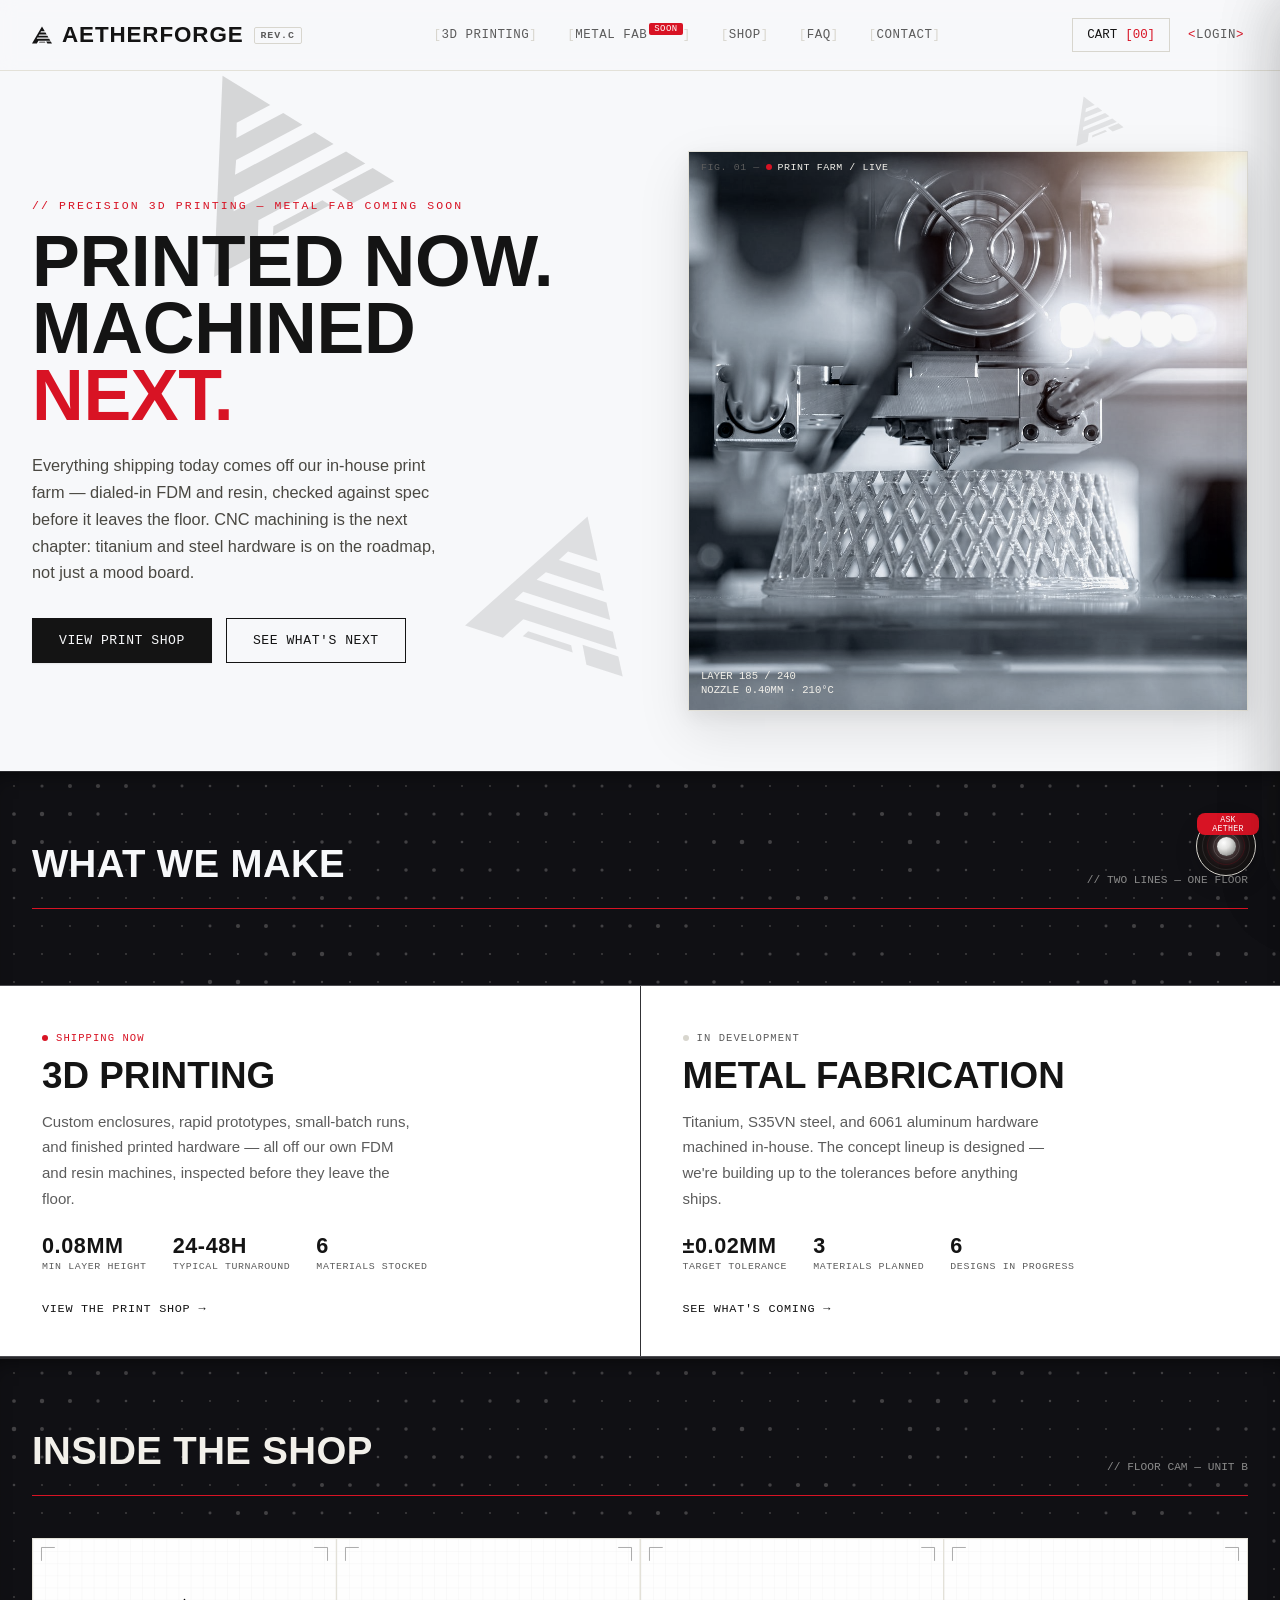
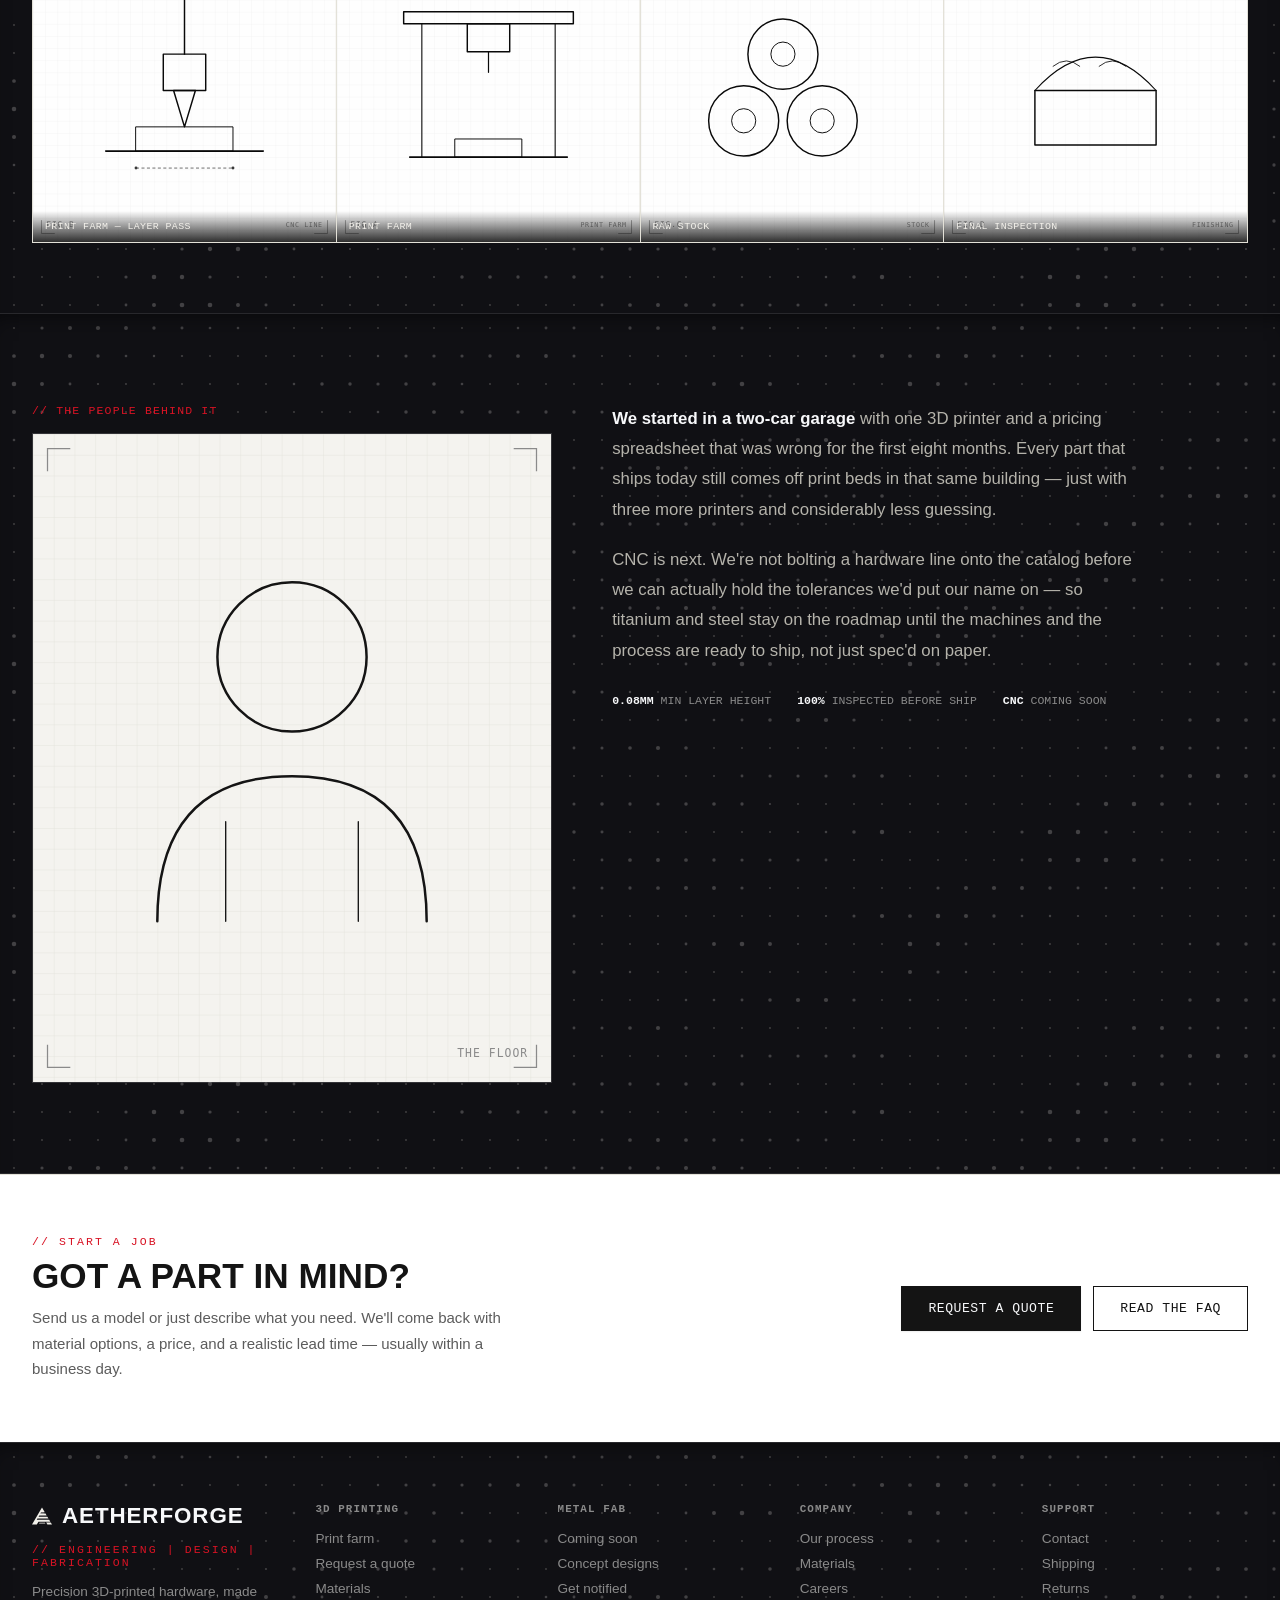
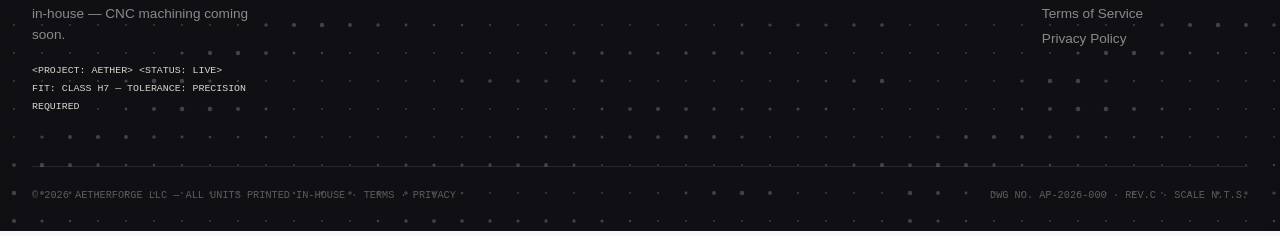
==== index.html @ 7ed47fed "Add files via upload" ====
<!DOCTYPE html>
<html lang="en">
<head>
<meta charset="UTF-8">
<meta name="viewport" content="width=device-width, initial-scale=1.0">
<title>AETHERFORGE — Precision 3D Printing (Metal Fab Coming Soon)</title>
<meta name="description" content="In-house 3D printing shop — dialed-in FDM and resin, 24-48h turnaround, shipped from our own floor. CNC metal work coming soon.">
<head>
<meta charset="UTF-8">
<meta name="viewport" content="width=device-width, initial-scale=1.0">
<!-- Baseline CSP: this is a single-file static site with no build step, so
     inline <script> is now FORBIDDEN (all JS lives in /assets), inline
     <style>/style= is still allowed; everything else is locked to the hosts this page
     actually talks to — Google Fonts,
     Formspree (capture forms), and the AETHER chat proxy on Vercel. -->
<meta http-equiv="Content-Security-Policy" content="default-src 'self'; script-src 'self'; style-src 'self' 'unsafe-inline' https://fonts.googleapis.com; font-src https://fonts.gstatic.com; img-src 'self' data:; connect-src 'self' https://formspree.io https://aether-tts-proxy.vercel.app https://zxzoxzzbktlxdoacxupa.supabase.co; form-action 'self' https://formspree.io; base-uri 'self'; object-src 'none';">

<!-- Open Graph / social link previews. og:image is a placeholder photo (1200x630,
     the standard OG ratio) — swap for a real branded image when you have one. -->
<meta property="og:type" content="website">
<meta property="og:url" content="https://www.aetherforgeco.com/">
<meta property="og:title" content="AETHERFORGE — Precision 3D Printing">
<meta property="og:description" content="In-house 3D printing shop — dialed-in FDM and resin, 24-48h turnaround, shipped from our own floor. CNC metal work coming soon.">
<meta property="og:image" content="https://www.aetherforgeco.com/images/hero-print.jpg">
<meta property="og:image:width" content="1100">
<meta property="og:image:height" content="1100">
<meta name="twitter:card" content="summary_large_image">
<meta name="twitter:title" content="AETHERFORGE — Precision 3D Printing">
<meta name="twitter:description" content="In-house 3D printing shop — dialed-in FDM and resin, 24-48h turnaround, shipped from our own floor. CNC metal work coming soon.">
<meta name="twitter:image" content="https://www.aetherforgeco.com/images/hero-print.jpg">
<link rel="icon" type="image/png" sizes="32x32" href="[data-uri]">
<link rel="icon" type="image/png" sizes="16x16" href="[data-uri]">
<link rel="apple-touch-icon" sizes="180x180" href="[data-uri]">
<link rel="preconnect" href="https://fonts.googleapis.com">
<link href="https://fonts.googleapis.com/css2?family=Rajdhani:wght@500;600;700&family=Inter:wght@400;500;600&family=JetBrains+Mono:wght@400;500;700&display=swap" rel="stylesheet">
<!--
  // AETHERFORGE.SITE — BUILD LOG
  // rev.C — if you're reading the source, you're the kind of person we build for.
  // three of us started this in a garage with one CNC and no idea how to price titanium.
  // we're always looking for machinists who read HTML comments. hiring@aetherforge.example
-->
<link rel="stylesheet" href="assets/site.css">
</head>
<body>

<header>
  <nav>
    <a href="index.html" class="logo" style="cursor:pointer;"><span class="logo__mark"><svg viewBox="0 0 72.84 62.11" xmlns="http://www.w3.org/2000/svg">
  <path d="M 17.46 62.11 L 23.49 51.61 L 66.72 51.61 L 62.63 44.66 L 17.17 44.66 L 19.72 40.19 L 59.96 40.19 L 55.98 33.35 L 23.72 33.35 L 26.56 28.88 L 53.35 28.88 L 49.29 21.98 L 30.33 21.98 L 33.00 17.23 L 46.57 17.23 L 36.42 0.00 L 0.00 62.11 Z" fill="#141414"/>
  <path d="M 25.57 58.80 L 48.66 58.80 L 47.03 56.02 L 27.20 56.02 Z" fill="#141414"/>
  <path d="M 51.73 54.28 L 56.08 62.11 L 72.84 62.11 L 68.29 54.28 Z" fill="#141414"/>
</svg></span>AETHERFORGE <span class="logo__rev" id="revStamp">REV.C</span></a>
    <div class="navlinks">
      <a href="printing.html">3D PRINTING</a>
      <a href="metal-fab.html">METAL FAB<span class="nav-badge">SOON</span></a>
      <a href="shop.html">SHOP</a>
      <a href="faq.html">FAQ</a>
      <a href="index.html#contact">CONTACT</a>
    </div>
    <div class="nav-actions">
      <button class="cart-btn" id="cartBtn" aria-label="Cart">CART <span class="cart-count" id="cartCount">[00]</span></button>
      <button class="account-link" id="accountBtn" style="display:none;" aria-label="Account">LOGIN</button>
    </div>
    <button class="hamburger-btn" id="hamburgerBtn" aria-label="Open menu" aria-expanded="false">
      <span></span><span></span><span></span>
    </button>
  </nav>
</header>

<div class="mobile-nav-overlay" id="mobileNavOverlay"></div>
<div class="mobile-nav-drawer" id="mobileNavDrawer">
  <div class="mobile-nav-drawer__header">
    <div class="mono" style="font-size:0.7rem; color:var(--af-grey); letter-spacing:0.1em;">// MENU</div>
    <button class="cart-drawer__close" id="mobileNavClose">CLOSE // ESC</button>
  </div>
  <div class="mobile-nav-drawer__links">
    <a href="printing.html">3D PRINTING</a>
    <a href="metal-fab.html">METAL FAB<span class="nav-badge">SOON</span></a>
    <a href="shop.html">SHOP</a>
    <a href="faq.html">FAQ</a>
    <a href="index.html#contact">CONTACT</a>
    <a href="account.html">MY ACCOUNT</a>
  </div>
</div>


<section class="hero">
  <div class="hero__left">
    <div class="eyebrow">// PRECISION 3D PRINTING — METAL FAB COMING SOON</div>
    <h1>PRINTED NOW.<br>MACHINED<br><span class="accent">NEXT.</span></h1>
    <p class="lede">Everything shipping today comes off our in-house print farm — dialed-in FDM and resin, checked against spec before it leaves the floor. CNC machining is the next chapter: titanium and steel hardware is on the roadmap, not just a mood board.</p>
    <div class="hero__cta">
      <a href="printing.html#printCatalog" class="btn">VIEW PRINT SHOP</a>
      <a href="metal-fab.html" class="btn btn--ghost">SEE WHAT'S NEXT</a>
    </div>
  </div>

  <div class="hero__right">
    <div class="blueprint" id="blueprint">
      <div class="blueprint__frame-label">FIG. 01 — <span><span class="live-dot"></span>PRINT FARM / LIVE</span></div>
      <div class="blueprint__crosshair" id="crosshair"></div>
      <div class="blueprint__coord" id="coordReadout">X 000.0 · Y 000.0</div>
      <img src="images/hero-print.jpg" alt="3D printer actively printing a lattice-pattern part" class="hero-photo hero-photo--color">
      <div class="print-visual__readout" style="position:absolute; bottom:12px; left:12px;">
        <div id="layerReadout">LAYER 184 / 240</div>
        <div>NOZZLE 0.40MM · <span id="tempReadout">210°C</span></div>
      </div>
    </div>
  </div>
</section>


<section class="route-cards-wrap dark-zone">
  <div class="section-inner" style="padding-top:70px; padding-bottom:34px;">
    <div class="section-head reveal">
      <h2>What We Make</h2>
      <div class="tag mono">// TWO LINES — ONE FLOOR</div>
    </div>
  </div>
  <div class="route-cards reveal">
    <a class="route-card" href="printing.html">
      <div class="route-card__label is-live"><span class="dot"></span>SHIPPING NOW</div>
      <h3>3D Printing</h3>
      <p>Custom enclosures, rapid prototypes, small-batch runs, and finished printed hardware — all off our own FDM and resin machines, inspected before they leave the floor.</p>
      <div class="route-card__meta">
        <div><strong>0.08MM</strong>Min layer height</div>
        <div><strong>24-48H</strong>Typical turnaround</div>
        <div><strong>6</strong>Materials stocked</div>
      </div>
      <span class="route-card__go">VIEW THE PRINT SHOP <span class="arr">→</span></span>
    </a>
    <a class="route-card" href="metal-fab.html">
      <div class="route-card__label is-soon"><span class="dot"></span>IN DEVELOPMENT</div>
      <h3>Metal Fabrication</h3>
      <p>Titanium, S35VN steel, and 6061 aluminum hardware machined in-house. The concept lineup is designed — we're building up to the tolerances before anything ships.</p>
      <div class="route-card__meta">
        <div><strong>±0.02MM</strong>Target tolerance</div>
        <div><strong>3</strong>Materials planned</div>
        <div><strong>6</strong>Designs in progress</div>
      </div>
      <span class="route-card__go">SEE WHAT'S COMING <span class="arr">→</span></span>
    </a>
  </div>
</section>

<section class="gallery-strip">
  <div class="section-inner" style="padding-top:70px; padding-bottom:70px;">
    <div class="section-head reveal" style="border-color:var(--af-grey-dim);">
      <h2 style="color:#f2f0ea;">Inside The Shop</h2>
      <div class="tag mono" style="color:#8a8a8a;">// FLOOR CAM — UNIT B</div>
    </div>
    <div class="gallery-grid reveal-stagger">
      <div class="gallery-item">
        <img src="assets/img/gallery-cnc.svg" alt="Print farm running on the shop floor" loading="lazy">
        <div class="gallery-item__cap">PRINT FARM — LAYER PASS</div>
      </div>
      <div class="gallery-item">
        <img src="assets/img/gallery-printfarm.svg" alt="Print farm running" loading="lazy">
        <div class="gallery-item__cap">PRINT FARM</div>
      </div>
      <div class="gallery-item">
        <img src="assets/img/gallery-material.svg" alt="Raw material stock" loading="lazy">
        <div class="gallery-item__cap">RAW STOCK</div>
      </div>
      <div class="gallery-item">
        <img src="assets/img/gallery-finishing.svg" alt="Finished parts inspection" loading="lazy">
        <div class="gallery-item__cap">FINAL INSPECTION</div>
      </div>
    </div>
  </div>
</section>

<section id="manifesto" class="manifesto">
  <div class="section-inner">
    <div class="manifesto__people">
      <div class="manifesto__people-label">// THE PEOPLE BEHIND IT</div>
      <img src="assets/img/team-photo.svg" alt="The people behind Aetherforge — photo coming soon" class="manifesto__photo">
    </div>
    <div class="manifesto__body reveal">
      <p><strong>We started in a two-car garage</strong> with one 3D printer and a pricing spreadsheet that was wrong for the first eight months. Every part that ships today still comes off print beds in that same building — just with three more printers and considerably less guessing.</p>
      <p>CNC is next. We're not bolting a hardware line onto the catalog before we can actually hold the tolerances we'd put our name on — so titanium and steel stay on the roadmap until the machines and the process are ready to ship, not just spec'd on paper.</p>
      <div class="tol-list">
        <div><b>0.08MM</b> MIN LAYER HEIGHT</div>
        <div><b>100%</b> INSPECTED BEFORE SHIP</div>
        <div><b>CNC</b> COMING SOON</div>
      </div>
    </div>
  </div>
</section>


<section class="cta-band">
  <div class="cta-band__inner">
    <div class="cta-band__copy">
      <div class="eyebrow">// START A JOB</div>
      <h2>Got a part in mind?</h2>
      <p>Send us a model or just describe what you need. We'll come back with material options, a price, and a realistic lead time — usually within a business day.</p>
    </div>
    <div class="cta-band__actions">
      <a href="printing.html#printCatalog" class="btn">REQUEST A QUOTE</a>
      <a href="faq.html" class="btn btn--ghost">READ THE FAQ</a>
    </div>
  </div>
</section>

<footer id="contact" class="dark-zone-footer">
  <div class="footer-inner">
    <div class="footer-top">
      <div class="footer-brand">
        <div class="logo"><span class="logo__mark"><svg viewBox="0 0 72.84 62.11" xmlns="http://www.w3.org/2000/svg">
  <path d="M 17.46 62.11 L 23.49 51.61 L 66.72 51.61 L 62.63 44.66 L 17.17 44.66 L 19.72 40.19 L 59.96 40.19 L 55.98 33.35 L 23.72 33.35 L 26.56 28.88 L 53.35 28.88 L 49.29 21.98 L 30.33 21.98 L 33.00 17.23 L 46.57 17.23 L 36.42 0.00 L 0.00 62.11 Z" fill="#141414"/>
  <path d="M 25.57 58.80 L 48.66 58.80 L 47.03 56.02 L 27.20 56.02 Z" fill="#141414"/>
  <path d="M 51.73 54.28 L 56.08 62.11 L 72.84 62.11 L 68.29 54.28 Z" fill="#141414"/>
</svg></span>AETHERFORGE</div>
        <div class="eyebrow" style="margin:6px 0 12px;">// Engineering | Design | Fabrication</div>
        <p>Precision 3D-printed hardware, made in-house — CNC machining coming soon.</p>
        <div class="mono" style="font-size:0.62rem; color:var(--af-grey-dim); margin-top:16px; line-height:1.8;">
          &lt;PROJECT: AETHER&gt; &lt;STATUS: LIVE&gt;<br>
          FIT: CLASS H7 — TOLERANCE: PRECISION REQUIRED
        </div>
      </div>
      <div class="footer-col">
        <h4>3D Printing</h4>
        <a href="printing.html">Print farm</a>
        <a href="printing.html#printCatalog">Request a quote</a>
        <a href="printing.html#printCatalog">Materials</a>
      </div>
      <div class="footer-col">
        <h4>Metal Fab</h4>
        <a href="metal-fab.html">Coming soon</a>
        <a href="metal-fab.html">Concept designs</a>
        <a href="metal-fab.html#contact">Get notified</a>
      </div>
      <div class="footer-col">
        <h4>Company</h4>
        <a href="index.html#manifesto">Our process</a>
        <a href="metal-fab.html#materials">Materials</a>
        <a href="index.html#contact">Careers</a>
      </div>
      <div class="footer-col">
        <h4>Support</h4>
        <a href="index.html#contact">Contact</a>
        <a href="faq.html">Shipping</a>
        <a href="faq.html">Returns</a>
        <a href="/terms.html">Terms of Service</a>
        <a href="/privacy.html">Privacy Policy</a>
      </div>
    </div>
    <div class="footer-bottom">
      <div>© 2026 AETHERFORGE LLC — ALL UNITS PRINTED IN-HOUSE · <a href="/terms.html" style="color:inherit;">TERMS</a> · <a href="/privacy.html" style="color:inherit;">PRIVACY</a></div>
      <div class="coords mono" title="you found it">DWG NO. AF-2026-000 · REV.C · SCALE N.T.S.</div>
    </div>
  </div>
</footer>

<div class="cart-overlay-bg" id="cartOverlayBg"></div>

<div class="cart-drawer" id="cartDrawer">
  <div class="cart-drawer__header">
    <h3>Cart</h3>
    <button class="cart-drawer__close" id="cartClose">CLOSE // ESC</button>
  </div>
  <div class="cart-drawer__items" id="cartItems"></div>
  <div class="cart-drawer__footer">
    <div class="cart-subtotal"><span>SUBTOTAL</span><span id="cartSubtotal">$0</span></div>
    <button class="btn" id="checkoutBtn">PROCEED TO CHECKOUT</button>
    <button class="btn btn--ghost" id="continueShoppingBtn">CONTINUE SHOPPING</button>
  </div>
</div>

<div class="checkout-modal" id="checkoutModal">
  <div class="checkout-box" id="checkoutBox">
    <button class="checkout-box__close" id="checkoutClose">CLOSE // ESC</button>
    <div id="checkoutContent"></div>
  </div>
</div>

<div class="checkout-modal" id="captureModal">
  <div class="checkout-box" id="captureBox">
    <button class="checkout-box__close" id="captureClose">CLOSE // ESC</button>
    <div id="captureContent"></div>
  </div>
</div>

<div class="checkout-modal" id="authModal">
  <div class="checkout-box" id="authBox">
    <button class="checkout-box__close" id="authClose">CLOSE // ESC</button>
    <div id="authContent"></div>
  </div>
</div>

<button class="aether-launcher" id="aetherLauncher" aria-label="Open AETHER">
  <span class="aether-orb">
    <span class="aether-orb__ring r1"></span>
    <span class="aether-orb__ring r2"></span>
    <span class="aether-orb__ring r3"></span>
    <span class="aether-orb__core"></span>
  </span>
  <span class="aether-launcher__badge">ASK AETHER</span>
</button>

<div class="aether-panel" id="aetherPanel">
  <div class="aether-panel__header">
    <span class="aether-panel__core"></span>
    <div class="aether-panel__title">
      <h4>AETHER</h4>
      <span>// AGENT STATUS: ONLINE</span>
    </div>
    <button class="aether-panel__close" id="aetherClose">CLOSE // ESC</button>
  </div>
  <div class="aether-panel__body" id="aetherBody">
    <div class="aether-msg bot"><span class="tag-mini">AETHER</span>Hey — ask me about materials, turnaround times, or what's coming with the metal work line. Order tracking isn't connected yet, so for that use the contact form below.</div>
  </div>
  <div class="aether-chips">
    <button class="aether-chip" data-q="Track my order">TRACK ORDER</button>
    <button class="aether-chip" data-q="Get a print quote">GET A QUOTE</button>
    <button class="aether-chip" data-q="What materials do you stock?">MATERIALS</button>
  </div>
  <div class="aether-panel__inputrow">
    <input type="text" id="aetherInput" placeholder="Ask AETHER something...">
    <button id="aetherSend">SEND</button>
  </div>
</div>

<div class="egg-overlay" id="eggOverlay">
  <pre id="eggArt"></pre>
  <p id="eggMsg">SYSTEM ACCESS: GRANTED<br>You typed the word. Most people just scroll.<br>Take 10% off with code <strong style="color:#d81324;">AETHER10</strong> — we'll actually honor it.</p>
  <button id="eggClose">CLOSE // ESC</button>
</div>

<script src="assets/supabase.js"></script>
<script src="assets/auth.js"></script>
<script src="assets/site.js"></script>
</body>
</html>
---- assets/site.css ----
:root{
  --af-black:#f7f8fa;
  --af-panel:#ffffff;
  --af-white:#141414;
  --af-white-pure:#000000;
  --af-red:#d81324;
  --af-grey:#5c5c5c;
  --af-grey-dim:#d8d6ce;
  --af-border:#e3e1d8;
  --mono: 'JetBrains Mono', monospace;
  --disp: 'Rajdhani', sans-serif;
  --body: 'Inter', sans-serif;
  --shadow-sm: 0 1px 2px rgba(20,20,20,0.04), 0 1px 1px rgba(20,20,20,0.03);
  --shadow-md: 0 6px 16px rgba(20,20,20,0.06), 0 2px 6px rgba(20,20,20,0.04);
  --shadow-lg: 0 20px 50px rgba(20,20,20,0.10), 0 6px 18px rgba(20,20,20,0.06);
  --shadow-red: 0 10px 28px rgba(216,19,36,0.16);
  /* One canonical dark surface. Every dark zone on every page uses this so
     adjacent dark sections never show a seam and pages read consistently. */
  --surface-dark:#101014;
  /* Dot-grid texture shared by every dark zone. Defined once here rather
     than embedded in each rule — it was duplicated six times, which alone
     accounted for 73% of this stylesheet. */
  --dot-grid: url("data:image/svg+xml,%3Csvg%20xmlns='http://www.w3.org/2000/svg'%20width='896'%20height='280'%3E%3Cg%20fill='rgba(245,243,238,0.22)'%3E%3Ccircle%20cx='14'%20cy='14'%20r='.9'/%3E%3Ccircle%20cx='42'%20cy='14'%20r='1.55'/%3E%3Ccircle%20cx='70'%20cy='14'%20r='1.99'/%3E%3Ccircle%20cx='98'%20cy='14'%20r='2.11'/%3E%3Ccircle%20cx='126'%20cy='14'%20r='1.95'/%3E%3Ccircle%20cx='154'%20cy='14'%20r='1.68'/%3E%3Ccircle%20cx='182'%20cy='14'%20r='1.47'/%3E%3Ccircle%20cx='210'%20cy='14'%20r='1.37'/%3E%3Ccircle%20cx='238'%20cy='14'%20r='1.33'/%3E%3Ccircle%20cx='266'%20cy='14'%20r='1.21'/%3E%3Ccircle%20cx='294'%20cy='14'%20r='.9'/%3E%3Ccircle%20cx='322'%20cy='14'%20r='.9'/%3E%3Ccircle%20cx='350'%20cy='14'%20r='.9'/%3E%3Ccircle%20cx='378'%20cy='14'%20r='.9'/%3E%3Ccircle%20cx='406'%20cy='14'%20r='.9'/%3E%3Ccircle%20cx='434'%20cy='14'%20r='.9'/%3E%3Ccircle%20cx='462'%20cy='14'%20r='.9'/%3E%3Ccircle%20cx='490'%20cy='14'%20r='.9'/%3E%3Ccircle%20cx='518'%20cy='14'%20r='1.28'/%3E%3Ccircle%20cx='546'%20cy='14'%20r='1.45'/%3E%3Ccircle%20cx='574'%20cy='14'%20r='1.48'/%3E%3Ccircle%20cx='602'%20cy='14'%20r='1.5'/%3E%3Ccircle%20cx='630'%20cy='14'%20r='1.64'/%3E%3Ccircle%20cx='658'%20cy='14'%20r='1.85'/%3E%3Ccircle%20cx='686'%20cy='14'%20r='2.01'/%3E%3Ccircle%20cx='714'%20cy='14'%20r='1.96'/%3E%3Ccircle%20cx='742'%20cy='14'%20r='1.59'/%3E%3Ccircle%20cx='770'%20cy='14'%20r='.97'/%3E%3Ccircle%20cx='798'%20cy='14'%20r='.9'/%3E%3Ccircle%20cx='826'%20cy='14'%20r='.9'/%3E%3Ccircle%20cx='854'%20cy='14'%20r='.9'/%3E%3Ccircle%20cx='882'%20cy='14'%20r='.9'/%3E%3Ccircle%20cx='14'%20cy='42'%20r='1.85'/%3E%3Ccircle%20cx='42'%20cy='42'%20r='2.19'/%3E%3Ccircle%20cx='70'%20cy='42'%20r='2.05'/%3E%3Ccircle%20cx='98'%20cy='42'%20r='1.66'/%3E%3Ccircle%20cx='126'%20cy='42'%20r='1.33'/%3E%3Ccircle%20cx='154'%20cy='42'%20r='1.2'/%3E%3Ccircle%20cx='182'%20cy='42'%20r='1.1'/%3E%3Ccircle%20cx='210'%20cy='42'%20r='.9'/%3E%3Ccircle%20cx='238'%20cy='42'%20r='.9'/%3E%3Ccircle%20cx='266'%20cy='42'%20r='.9'/%3E%3Ccircle%20cx='294'%20cy='42'%20r='.9'/%3E%3Ccircle%20cx='322'%20cy='42'%20r='.9'/%3E%3Ccircle%20cx='350'%20cy='42'%20r='.9'/%3E%3Ccircle%20cx='378'%20cy='42'%20r='1.17'/%3E%3Ccircle%20cx='406'%20cy='42'%20r='1.55'/%3E%3Ccircle%20cx='434'%20cy='42'%20r='1.61'/%3E%3Ccircle%20cx='462'%20cy='42'%20r='1.57'/%3E%3Ccircle%20cx='490'%20cy='42'%20r='1.67'/%3E%3Ccircle%20cx='518'%20cy='42'%20r='1.86'/%3E%3Ccircle%20cx='546'%20cy='42'%20r='1.89'/%3E%3Ccircle%20cx='574'%20cy='42'%20r='1.5'/%3E%3Ccircle%20cx='602'%20cy='42'%20r='.9'/%3E%3Ccircle%20cx='630'%20cy='42'%20r='.9'/%3E%3Ccircle%20cx='658'%20cy='42'%20r='.9'/%3E%3Ccircle%20cx='686'%20cy='42'%20r='.9'/%3E%3Ccircle%20cx='714'%20cy='42'%20r='.9'/%3E%3Ccircle%20cx='742'%20cy='42'%20r='.9'/%3E%3Ccircle%20cx='770'%20cy='42'%20r='.9'/%3E%3Ccircle%20cx='798'%20cy='42'%20r='.9'/%3E%3Ccircle%20cx='826'%20cy='42'%20r='1.05'/%3E%3Ccircle%20cx='854'%20cy='42'%20r='1.53'/%3E%3Ccircle%20cx='882'%20cy='42'%20r='2.08'/%3E%3Ccircle%20cx='14'%20cy='70'%20r='2.27'/%3E%3Ccircle%20cx='42'%20cy='70'%20r='1.96'/%3E%3Ccircle%20cx='70'%20cy='70'%20r='1.41'/%3E%3Ccircle%20cx='98'%20cy='70'%20r='1.09'/%3E%3Ccircle%20cx='126'%20cy='70'%20r='.96'/%3E%3Ccircle%20cx='154'%20cy='70'%20r='.9'/%3E%3Ccircle%20cx='182'%20cy='70'%20r='.9'/%3E%3Ccircle%20cx='210'%20cy='70'%20r='.9'/%3E%3Ccircle%20cx='238'%20cy='70'%20r='.9'/%3E%3Ccircle%20cx='266'%20cy='70'%20r='.9'/%3E%3Ccircle%20cx='294'%20cy='70'%20r='1.28'/%3E%3Ccircle%20cx='322'%20cy='70'%20r='1.72'/%3E%3Ccircle%20cx='350'%20cy='70'%20r='1.69'/%3E%3Ccircle%20cx='378'%20cy='70'%20r='1.61'/%3E%3Ccircle%20cx='406'%20cy='70'%20r='1.73'/%3E%3Ccircle%20cx='434'%20cy='70'%20r='1.77'/%3E%3Ccircle%20cx='462'%20cy='70'%20r='1.33'/%3E%3Ccircle%20cx='490'%20cy='70'%20r='.9'/%3E%3Ccircle%20cx='518'%20cy='70'%20r='.9'/%3E%3Ccircle%20cx='546'%20cy='70'%20r='.9'/%3E%3Ccircle%20cx='574'%20cy='70'%20r='.9'/%3E%3Ccircle%20cx='602'%20cy='70'%20r='.9'/%3E%3Ccircle%20cx='630'%20cy='70'%20r='.9'/%3E%3Ccircle%20cx='658'%20cy='70'%20r='1.03'/%3E%3Ccircle%20cx='686'%20cy='70'%20r='1.38'/%3E%3Ccircle%20cx='714'%20cy='70'%20r='1.96'/%3E%3Ccircle%20cx='742'%20cy='70'%20r='2.29'/%3E%3Ccircle%20cx='770'%20cy='70'%20r='1.93'/%3E%3Ccircle%20cx='798'%20cy='70'%20r='1.03'/%3E%3Ccircle%20cx='826'%20cy='70'%20r='.9'/%3E%3Ccircle%20cx='854'%20cy='70'%20r='.9'/%3E%3Ccircle%20cx='882'%20cy='70'%20r='.9'/%3E%3Ccircle%20cx='14'%20cy='98'%20r='2'/%3E%3Ccircle%20cx='42'%20cy='98'%20r='1.57'/%3E%3Ccircle%20cx='70'%20cy='98'%20r='1.17'/%3E%3Ccircle%20cx='98'%20cy='98'%20r='.94'/%3E%3Ccircle%20cx='126'%20cy='98'%20r='.9'/%3E%3Ccircle%20cx='154'%20cy='98'%20r='.9'/%3E%3Ccircle%20cx='182'%20cy='98'%20r='.9'/%3E%3Ccircle%20cx='210'%20cy='98'%20r='.9'/%3E%3Ccircle%20cx='238'%20cy='98'%20r='.9'/%3E%3Ccircle%20cx='266'%20cy='98'%20r='.9'/%3E%3Ccircle%20cx='294'%20cy='98'%20r='.9'/%3E%3Ccircle%20cx='322'%20cy='98'%20r='.9'/%3E%3Ccircle%20cx='350'%20cy='98'%20r='.9'/%3E%3Ccircle%20cx='378'%20cy='98'%20r='1.29'/%3E%3Ccircle%20cx='406'%20cy='98'%20r='1.72'/%3E%3Ccircle%20cx='434'%20cy='98'%20r='1.87'/%3E%3Ccircle%20cx='462'%20cy='98'%20r='1.8'/%3E%3Ccircle%20cx='490'%20cy='98'%20r='1.66'/%3E%3Ccircle%20cx='518'%20cy='98'%20r='1.6'/%3E%3Ccircle%20cx='546'%20cy='98'%20r='1.63'/%3E%3Ccircle%20cx='574'%20cy='98'%20r='1.66'/%3E%3Ccircle%20cx='602'%20cy='98'%20r='1.54'/%3E%3Ccircle%20cx='630'%20cy='98'%20r='1.18'/%3E%3Ccircle%20cx='658'%20cy='98'%20r='.9'/%3E%3Ccircle%20cx='686'%20cy='98'%20r='.9'/%3E%3Ccircle%20cx='714'%20cy='98'%20r='.9'/%3E%3Ccircle%20cx='742'%20cy='98'%20r='.9'/%3E%3Ccircle%20cx='770'%20cy='98'%20r='.9'/%3E%3Ccircle%20cx='798'%20cy='98'%20r='.9'/%3E%3Ccircle%20cx='826'%20cy='98'%20r='.9'/%3E%3Ccircle%20cx='854'%20cy='98'%20r='.95'/%3E%3Ccircle%20cx='882'%20cy='98'%20r='1.09'/%3E%3Ccircle%20cx='14'%20cy='126'%20r='1.33'/%3E%3Ccircle%20cx='42'%20cy='126'%20r='.9'/%3E%3Ccircle%20cx='70'%20cy='126'%20r='.9'/%3E%3Ccircle%20cx='98'%20cy='126'%20r='.9'/%3E%3Ccircle%20cx='126'%20cy='126'%20r='.9'/%3E%3Ccircle%20cx='154'%20cy='126'%20r='.9'/%3E%3Ccircle%20cx='182'%20cy='126'%20r='.9'/%3E%3Ccircle%20cx='210'%20cy='126'%20r='.9'/%3E%3Ccircle%20cx='238'%20cy='126'%20r='.9'/%3E%3Ccircle%20cx='266'%20cy='126'%20r='1.04'/%3E%3Ccircle%20cx='294'%20cy='126'%20r='1.72'/%3E%3Ccircle%20cx='322'%20cy='126'%20r='1.99'/%3E%3Ccircle%20cx='350'%20cy='126'%20r='1.86'/%3E%3Ccircle%20cx='378'%20cy='126'%20r='1.63'/%3E%3Ccircle%20cx='406'%20cy='126'%20r='1.52'/%3E%3Ccircle%20cx='434'%20cy='126'%20r='1.52'/%3E%3Ccircle%20cx='462'%20cy='126'%20r='1.39'/%3E%3Ccircle%20cx='490'%20cy='126'%20r='.93'/%3E%3Ccircle%20cx='518'%20cy='126'%20r='.9'/%3E%3Ccircle%20cx='546'%20cy='126'%20r='.9'/%3E%3Ccircle%20cx='574'%20cy='126'%20r='.9'/%3E%3Ccircle%20cx='602'%20cy='126'%20r='.9'/%3E%3Ccircle%20cx='630'%20cy='126'%20r='.9'/%3E%3Ccircle%20cx='658'%20cy='126'%20r='.98'/%3E%3Ccircle%20cx='686'%20cy='126'%20r='1.24'/%3E%3Ccircle%20cx='714'%20cy='126'%20r='1.31'/%3E%3Ccircle%20cx='742'%20cy='126'%20r='1.45'/%3E%3Ccircle%20cx='770'%20cy='126'%20r='1.76'/%3E%3Ccircle%20cx='798'%20cy='126'%20r='2.08'/%3E%3Ccircle%20cx='826'%20cy='126'%20r='2.09'/%3E%3Ccircle%20cx='854'%20cy='126'%20r='1.61'/%3E%3Ccircle%20cx='882'%20cy='126'%20r='.9'/%3E%3Ccircle%20cx='14'%20cy='154'%20r='.9'/%3E%3Ccircle%20cx='42'%20cy='154'%20r='.9'/%3E%3Ccircle%20cx='70'%20cy='154'%20r='.9'/%3E%3Ccircle%20cx='98'%20cy='154'%20r='.9'/%3E%3Ccircle%20cx='126'%20cy='154'%20r='.9'/%3E%3Ccircle%20cx='154'%20cy='154'%20r='.9'/%3E%3Ccircle%20cx='182'%20cy='154'%20r='.9'/%3E%3Ccircle%20cx='210'%20cy='154'%20r='1.47'/%3E%3Ccircle%20cx='238'%20cy='154'%20r='2.05'/%3E%3Ccircle%20cx='266'%20cy='154'%20r='1.98'/%3E%3Ccircle%20cx='294'%20cy='154'%20r='1.62'/%3E%3Ccircle%20cx='322'%20cy='154'%20r='1.41'/%3E%3Ccircle%20cx='350'%20cy='154'%20r='1.35'/%3E%3Ccircle%20cx='378'%20cy='154'%20r='1.06'/%3E%3Ccircle%20cx='406'%20cy='154'%20r='.9'/%3E%3Ccircle%20cx='434'%20cy='154'%20r='.9'/%3E%3Ccircle%20cx='462'%20cy='154'%20r='.9'/%3E%3Ccircle%20cx='490'%20cy='154'%20r='.9'/%3E%3Ccircle%20cx='518'%20cy='154'%20r='.9'/%3E%3Ccircle%20cx='546'%20cy='154'%20r='1.33'/%3E%3Ccircle%20cx='574'%20cy='154'%20r='1.44'/%3E%3Ccircle%20cx='602'%20cy='154'%20r='1.52'/%3E%3Ccircle%20cx='630'%20cy='154'%20r='1.81'/%3E%3Ccircle%20cx='658'%20cy='154'%20r='2.05'/%3E%3Ccircle%20cx='686'%20cy='154'%20r='1.77'/%3E%3Ccircle%20cx='714'%20cy='154'%20r='.9'/%3E%3Ccircle%20cx='742'%20cy='154'%20r='.9'/%3E%3Ccircle%20cx='770'%20cy='154'%20r='.9'/%3E%3Ccircle%20cx='798'%20cy='154'%20r='.9'/%3E%3Ccircle%20cx='826'%20cy='154'%20r='.9'/%3E%3Ccircle%20cx='854'%20cy='154'%20r='.9'/%3E%3Ccircle%20cx='882'%20cy='154'%20r='.9'/%3E%3Ccircle%20cx='14'%20cy='182'%20r='.9'/%3E%3Ccircle%20cx='42'%20cy='182'%20r='.9'/%3E%3Ccircle%20cx='70'%20cy='182'%20r='.9'/%3E%3Ccircle%20cx='98'%20cy='182'%20r='.9'/%3E%3Ccircle%20cx='126'%20cy='182'%20r='.9'/%3E%3Ccircle%20cx='154'%20cy='182'%20r='.9'/%3E%3Ccircle%20cx='182'%20cy='182'%20r='.9'/%3E%3Ccircle%20cx='210'%20cy='182'%20r='.9'/%3E%3Ccircle%20cx='238'%20cy='182'%20r='1.03'/%3E%3Ccircle%20cx='266'%20cy='182'%20r='1.67'/%3E%3Ccircle%20cx='294'%20cy='182'%20r='2.09'/%3E%3Ccircle%20cx='322'%20cy='182'%20r='2.17'/%3E%3Ccircle%20cx='350'%20cy='182'%20r='1.97'/%3E%3Ccircle%20cx='378'%20cy='182'%20r='1.66'/%3E%3Ccircle%20cx='406'%20cy='182'%20r='1.4'/%3E%3Ccircle%20cx='434'%20cy='182'%20r='1.26'/%3E%3Ccircle%20cx='462'%20cy='182'%20r='1.2'/%3E%3Ccircle%20cx='490'%20cy='182'%20r='1.08'/%3E%3Ccircle%20cx='518'%20cy='182'%20r='.9'/%3E%3Ccircle%20cx='546'%20cy='182'%20r='.9'/%3E%3Ccircle%20cx='574'%20cy='182'%20r='.9'/%3E%3Ccircle%20cx='602'%20cy='182'%20r='.9'/%3E%3Ccircle%20cx='630'%20cy='182'%20r='.9'/%3E%3Ccircle%20cx='658'%20cy='182'%20r='.9'/%3E%3Ccircle%20cx='686'%20cy='182'%20r='.9'/%3E%3Ccircle%20cx='714'%20cy='182'%20r='1.01'/%3E%3Ccircle%20cx='742'%20cy='182'%20r='1.41'/%3E%3Ccircle%20cx='770'%20cy='182'%20r='1.57'/%3E%3Ccircle%20cx='798'%20cy='182'%20r='1.57'/%3E%3Ccircle%20cx='826'%20cy='182'%20r='1.56'/%3E%3Ccircle%20cx='854'%20cy='182'%20r='1.65'/%3E%3Ccircle%20cx='882'%20cy='182'%20r='1.82'/%3E%3Ccircle%20cx='14'%20cy='210'%20r='.9'/%3E%3Ccircle%20cx='42'%20cy='210'%20r='.9'/%3E%3Ccircle%20cx='70'%20cy='210'%20r='.9'/%3E%3Ccircle%20cx='98'%20cy='210'%20r='.9'/%3E%3Ccircle%20cx='126'%20cy='210'%20r='.9'/%3E%3Ccircle%20cx='154'%20cy='210'%20r='.9'/%3E%3Ccircle%20cx='182'%20cy='210'%20r='1.61'/%3E%3Ccircle%20cx='210'%20cy='210'%20r='2.16'/%3E%3Ccircle%20cx='238'%20cy='210'%20r='2.21'/%3E%3Ccircle%20cx='266'%20cy='210'%20r='1.85'/%3E%3Ccircle%20cx='294'%20cy='210'%20r='1.41'/%3E%3Ccircle%20cx='322'%20cy='210'%20r='1.14'/%3E%3Ccircle%20cx='350'%20cy='210'%20r='1.03'/%3E%3Ccircle%20cx='378'%20cy='210'%20r='.9'/%3E%3Ccircle%20cx='406'%20cy='210'%20r='.9'/%3E%3Ccircle%20cx='434'%20cy='210'%20r='.9'/%3E%3Ccircle%20cx='462'%20cy='210'%20r='.9'/%3E%3Ccircle%20cx='490'%20cy='210'%20r='.9'/%3E%3Ccircle%20cx='518'%20cy='210'%20r='.9'/%3E%3Ccircle%20cx='546'%20cy='210'%20r='.96'/%3E%3Ccircle%20cx='574'%20cy='210'%20r='1.53'/%3E%3Ccircle%20cx='602'%20cy='210'%20r='1.72'/%3E%3Ccircle%20cx='630'%20cy='210'%20r='1.65'/%3E%3Ccircle%20cx='658'%20cy='210'%20r='1.61'/%3E%3Ccircle%20cx='686'%20cy='210'%20r='1.72'/%3E%3Ccircle%20cx='714'%20cy='210'%20r='1.82'/%3E%3Ccircle%20cx='742'%20cy='210'%20r='1.64'/%3E%3Ccircle%20cx='770'%20cy='210'%20r='1.04'/%3E%3Ccircle%20cx='798'%20cy='210'%20r='.9'/%3E%3Ccircle%20cx='826'%20cy='210'%20r='.9'/%3E%3Ccircle%20cx='854'%20cy='210'%20r='.9'/%3E%3Ccircle%20cx='882'%20cy='210'%20r='.9'/%3E%3Ccircle%20cx='14'%20cy='238'%20r='.9'/%3E%3Ccircle%20cx='42'%20cy='238'%20r='.9'/%3E%3Ccircle%20cx='70'%20cy='238'%20r='.9'/%3E%3Ccircle%20cx='98'%20cy='238'%20r='.9'/%3E%3Ccircle%20cx='126'%20cy='238'%20r='1.59'/%3E%3Ccircle%20cx='154'%20cy='238'%20r='2.25'/%3E%3Ccircle%20cx='182'%20cy='238'%20r='2.19'/%3E%3Ccircle%20cx='210'%20cy='238'%20r='1.62'/%3E%3Ccircle%20cx='238'%20cy='238'%20r='1.1'/%3E%3Ccircle%20cx='266'%20cy='238'%20r='.9'/%3E%3Ccircle%20cx='294'%20cy='238'%20r='.9'/%3E%3Ccircle%20cx='322'%20cy='238'%20r='.9'/%3E%3Ccircle%20cx='350'%20cy='238'%20r='.9'/%3E%3Ccircle%20cx='378'%20cy='238'%20r='.9'/%3E%3Ccircle%20cx='406'%20cy='238'%20r='.9'/%3E%3Ccircle%20cx='434'%20cy='238'%20r='1'/%3E%3Ccircle%20cx='462'%20cy='238'%20r='1.7'/%3E%3Ccircle%20cx='490'%20cy='238'%20r='1.83'/%3E%3Ccircle%20cx='518'%20cy='238'%20r='1.66'/%3E%3Ccircle%20cx='546'%20cy='238'%20r='1.61'/%3E%3Ccircle%20cx='574'%20cy='238'%20r='1.69'/%3E%3Ccircle%20cx='602'%20cy='238'%20r='1.49'/%3E%3Ccircle%20cx='630'%20cy='238'%20r='.9'/%3E%3Ccircle%20cx='658'%20cy='238'%20r='.9'/%3E%3Ccircle%20cx='686'%20cy='238'%20r='.9'/%3E%3Ccircle%20cx='714'%20cy='238'%20r='.9'/%3E%3Ccircle%20cx='742'%20cy='238'%20r='.9'/%3E%3Ccircle%20cx='770'%20cy='238'%20r='.92'/%3E%3Ccircle%20cx='798'%20cy='238'%20r='1.09'/%3E%3Ccircle%20cx='826'%20cy='238'%20r='1.27'/%3E%3Ccircle%20cx='854'%20cy='238'%20r='1.72'/%3E%3Ccircle%20cx='882'%20cy='238'%20r='2.18'/%3E%3Ccircle%20cx='14'%20cy='266'%20r='.9'/%3E%3Ccircle%20cx='42'%20cy='266'%20r='.9'/%3E%3Ccircle%20cx='70'%20cy='266'%20r='.9'/%3E%3Ccircle%20cx='98'%20cy='266'%20r='.9'/%3E%3Ccircle%20cx='126'%20cy='266'%20r='1.38'/%3E%3Ccircle%20cx='154'%20cy='266'%20r='1.97'/%3E%3Ccircle%20cx='182'%20cy='266'%20r='2.31'/%3E%3Ccircle%20cx='210'%20cy='266'%20r='2.3'/%3E%3Ccircle%20cx='238'%20cy='266'%20r='1.97'/%3E%3Ccircle%20cx='266'%20cy='266'%20r='1.49'/%3E%3Ccircle%20cx='294'%20cy='266'%20r='1.07'/%3E%3Ccircle%20cx='322'%20cy='266'%20r='.9'/%3E%3Ccircle%20cx='350'%20cy='266'%20r='.9'/%3E%3Ccircle%20cx='378'%20cy='266'%20r='.9'/%3E%3Ccircle%20cx='406'%20cy='266'%20r='.9'/%3E%3Ccircle%20cx='434'%20cy='266'%20r='.9'/%3E%3Ccircle%20cx='462'%20cy='266'%20r='.9'/%3E%3Ccircle%20cx='490'%20cy='266'%20r='.9'/%3E%3Ccircle%20cx='518'%20cy='266'%20r='.9'/%3E%3Ccircle%20cx='546'%20cy='266'%20r='.9'/%3E%3Ccircle%20cx='574'%20cy='266'%20r='.9'/%3E%3Ccircle%20cx='602'%20cy='266'%20r='1.41'/%3E%3Ccircle%20cx='630'%20cy='266'%20r='1.84'/%3E%3Ccircle%20cx='658'%20cy='266'%20r='1.96'/%3E%3Ccircle%20cx='686'%20cy='266'%20r='1.85'/%3E%3Ccircle%20cx='714'%20cy='266'%20r='1.67'/%3E%3Ccircle%20cx='742'%20cy='266'%20r='1.56'/%3E%3Ccircle%20cx='770'%20cy='266'%20r='1.55'/%3E%3Ccircle%20cx='798'%20cy='266'%20r='1.55'/%3E%3Ccircle%20cx='826'%20cy='266'%20r='1.42'/%3E%3Ccircle%20cx='854'%20cy='266'%20r='1.05'/%3E%3Ccircle%20cx='882'%20cy='266'%20r='.9'/%3E%3C/g%3E%3C/svg%3E");
  --ease: cubic-bezier(0.22, 1, 0.36, 1);
}
*{margin:0;padding:0;box-sizing:border-box;}
html{scroll-behavior:smooth;}
body{
  background:var(--af-black);
  color:var(--af-white);
  font-family:var(--body);
  /* clip, not hidden: `hidden` turns this into a scroll container, which
     silently breaks position:sticky on the header. `clip` blocks the same
     sideways overflow without that side effect. */
  overflow-x:hidden;   /* fallback for pre-2022 browsers */
  overflow-x:clip;
  position:relative;
}
/* body::before dot layer removed — every section now has its own explicit
   background (gradient/watermark up top, dark dot-grid sections below), so
   this global layer was only ever leaking through behind the hero. */
@media (prefers-reduced-motion: reduce){
  *{animation-duration:0.01ms !important; animation-iteration-count:1 !important; transition-duration:0.01ms !important; scroll-behavior:auto !important;}
}
a{color:inherit; text-decoration:none;}
button{font-family:inherit; cursor:pointer;}
:focus-visible{outline:2px solid var(--af-red); outline-offset:3px;}

.mono{font-family:var(--mono);}
.reveal{
  opacity:0; transform:translateY(22px);
  transition:opacity 0.7s var(--ease), transform 0.7s var(--ease);
}
.reveal.in-view{ opacity:1; transform:translateY(0); }
.reveal-stagger > *{
  opacity:0; transform:translateY(16px);
  transition:opacity 0.6s var(--ease), transform 0.6s var(--ease);
}
.reveal-stagger.in-view > *{ opacity:1; transform:translateY(0); }
.reveal-stagger.in-view > *:nth-child(1){ transition-delay:0.02s; }
.reveal-stagger.in-view > *:nth-child(2){ transition-delay:0.08s; }
.reveal-stagger.in-view > *:nth-child(3){ transition-delay:0.14s; }
.reveal-stagger.in-view > *:nth-child(4){ transition-delay:0.20s; }
.reveal-stagger.in-view > *:nth-child(5){ transition-delay:0.26s; }
.reveal-stagger.in-view > *:nth-child(6){ transition-delay:0.32s; }
@media (prefers-reduced-motion: reduce){
  .reveal, .reveal-stagger > *{ opacity:1 !important; transform:none !important; transition:none !important; }
}

.eyebrow{
  font-family:var(--mono);
  font-size:0.72rem;
  letter-spacing:0.18em;
  text-transform:uppercase;
  color:var(--af-red);
}

/* ===== NAV ===== */
header{
  position:sticky; top:0; z-index:40;
  background:rgba(247,248,250,0.88);
  backdrop-filter:blur(8px);
  border-bottom:1px solid var(--af-border);
  transition:box-shadow .3s var(--ease);
}
header.scrolled{ box-shadow:0 8px 24px rgba(20,20,20,0.06); }
nav{
  max-width:1280px; margin:0 auto;
  display:flex; align-items:center; justify-content:space-between;
  padding:18px 32px;
}
.logo{
  display:flex; align-items:center; gap:10px;
  font-family:var(--disp); font-weight:700;
  font-size:1.4rem; letter-spacing:0.04em;
  user-select:none;
}
.logo__mark{ width:20px; height:20px; flex-shrink:0; }
.logo__mark svg{ width:100%; height:100%; display:block; }
.logo__rev{
  font-family:var(--mono); font-size:0.62rem;
  color:var(--af-grey); border:1px solid var(--af-grey-dim);
  padding:2px 6px; border-radius:2px; cursor:help;
  position:relative;
}
.logo__rev:hover::after{
  content:"A · CONCEPT — B · MATERIAL CHANGE (STEEL→TI) — C · CURRENT";
  position:absolute; top:130%; left:0;
  background:#000; border:1px solid var(--af-red);
  color:#f2f0ea; font-size:0.62rem; padding:8px 10px;
  width:240px; white-space:normal; line-height:1.4; z-index:60;
}
.navlinks{ display:flex; gap:6px; font-family:var(--mono); font-size:0.78rem; letter-spacing:0.04em;}
.navlinks a{
  padding:8px 12px; color:var(--af-grey);
  transition:color .15s;
}
.navlinks a:hover{ color:var(--af-white); }
.navlinks a::before{ content:"["; color:var(--af-grey-dim); }
.navlinks a::after{ content:"]"; color:var(--af-grey-dim); }
.navlinks a:hover::before, .navlinks a:hover::after{ color:var(--af-red); }
.nav-actions{ display:flex; align-items:center; gap:14px; }
.account-link{
  font-family:var(--mono); font-size:0.78rem; letter-spacing:0.04em;
  color:var(--af-grey); background:transparent; border:none; padding:8px 4px; cursor:pointer;
  transition:color .15s;
}
.account-link:hover{ color:var(--af-white); }
.account-link::before{ content:"<"; color:var(--af-red); }
.account-link::after{ content:">"; color:var(--af-red); }
.cart-btn{
  display:flex; align-items:center; gap:8px;
  font-family:var(--mono); font-size:0.78rem;
  border:1px solid var(--af-grey-dim); background:transparent; color:var(--af-white);
  padding:9px 14px;
}
.cart-btn:hover{ border-color:var(--af-red); color:var(--af-red); }

/* ===== MOBILE NAV ===== */
.hamburger-btn{
  display:none; flex-direction:column; justify-content:center; gap:5px;
  width:38px; height:38px; background:transparent; border:1px solid var(--af-grey-dim);
  cursor:pointer; padding:0; margin-left:8px;
}
.hamburger-btn span{ display:block; width:18px; height:1.5px; background:var(--af-white); margin:0 auto; transition:transform .3s var(--ease), opacity .3s var(--ease); }
.hamburger-btn:hover{ border-color:var(--af-red); }
.hamburger-btn[aria-expanded="true"] span:nth-child(1){ transform:translateY(6.5px) rotate(45deg); }
.hamburger-btn[aria-expanded="true"] span:nth-child(2){ opacity:0; }
.hamburger-btn[aria-expanded="true"] span:nth-child(3){ transform:translateY(-6.5px) rotate(-45deg); }

.mobile-nav-overlay{
  position:fixed; inset:0; background:rgba(10,10,10,0.4); z-index:140;
  opacity:0; pointer-events:none; transition:opacity .3s var(--ease);
}
.mobile-nav-overlay.open{ opacity:1; pointer-events:auto; }
.mobile-nav-drawer{
  position:fixed; top:0; right:-320px; width:300px; max-width:88vw; height:100vh;
  background:var(--af-panel); border-left:1px solid var(--af-border); z-index:150;
  transition:right .4s var(--ease); display:flex; flex-direction:column;
  box-shadow:-24px 0 60px rgba(20,20,20,0.14);
}
.mobile-nav-drawer.open{ right:0; }
.mobile-nav-drawer__header{ padding:20px 22px; border-bottom:1px solid var(--af-border); display:flex; justify-content:space-between; align-items:center; }
.mobile-nav-drawer__links{ display:flex; flex-direction:column; padding:10px 0; }
.mobile-nav-drawer__links a{
  padding:16px 22px; font-family:var(--mono); font-size:0.85rem; letter-spacing:0.04em;
  color:var(--af-white); border-bottom:1px solid var(--af-border);
  display:flex; align-items:center; gap:8px;
}
.mobile-nav-drawer__links a:hover{ color:var(--af-red); background:var(--af-black); }

.cart-count{ color:var(--af-red); }
.navlinks-mobile{display:none;}

/* ===== HERO ===== */
.hero{
  position:relative; z-index:1;
  max-width:1280px; margin:0 auto;
  padding:80px 32px 60px;
  display:grid; grid-template-columns:1.1fr 1fr; gap:40px;
  align-items:center;
  background-image: url("[data-uri]");
  background-size: 100% 100%;
  background-repeat: no-repeat;
  box-shadow: 0 26px 40px -22px rgba(20,20,20,0.22);
}
.hero__left{ position:relative; }
.coord-ticks{
  position:absolute; left:-24px; top:0; bottom:0; width:20px;
  display:flex; flex-direction:column; justify-content:space-between;
  font-family:var(--mono); font-size:0.6rem; color:var(--af-grey-dim);
}
.hero h1{
  font-family:var(--disp); font-weight:700;
  font-size:clamp(2.7rem, 5.6vw, 4.8rem);
  line-height:0.94; letter-spacing:-0.005em;
  text-transform:uppercase;
  margin:16px 0 22px;
}
.hero h1 .accent{ color:var(--af-red); }
.hero p.lede{
  font-size:1.02rem; line-height:1.65; color:#4a4842; max-width:46ch; margin-bottom:32px;
}
.hero__cta{ display:flex; gap:14px; flex-wrap:wrap; }
.btn{
  font-family:var(--mono); font-size:0.82rem; letter-spacing:0.04em;
  padding:14px 26px; border:1px solid var(--af-white);
  background:var(--af-white); color:var(--af-black);
  transition:transform .3s var(--ease), background .25s var(--ease), color .25s var(--ease), border-color .25s var(--ease), box-shadow .3s var(--ease);
  box-shadow:var(--shadow-sm);
}
.btn:hover{ transform:translateY(-2px); background:var(--af-red); border-color:var(--af-red); color:#fff; box-shadow:var(--shadow-red); }
.btn:active{ transform:translateY(0); }
.btn--ghost{ background:transparent; color:var(--af-white); border-color:var(--af-white); box-shadow:none; }
.btn--ghost:hover{ background:var(--af-white); color:#fff; border-color:var(--af-white); box-shadow:var(--shadow-sm); }

.spec-strip{
  margin-top:44px; display:flex; gap:32px; flex-wrap:wrap;
  font-family:var(--mono); font-size:0.7rem; color:var(--af-grey);
}
.spec-strip strong{ display:block; color:var(--af-white); font-size:0.95rem; margin-bottom:2px; }

/* ===== BLUEPRINT SIGNATURE ===== */
.blueprint{
  position:relative;
  border:1px solid var(--af-border);
  background:
    radial-gradient(circle, var(--af-grey-dim) 1.8px, transparent 1.8px) 0 0/26px 26px,
    #f7f8fa;
  aspect-ratio:1/1;
  overflow:hidden;
  box-shadow:var(--shadow-lg);
}
.blueprint__frame-label{
  position:absolute; top:10px; left:12px;
  font-family:var(--mono); font-size:0.62rem; color:var(--af-grey);
  letter-spacing:0.06em; z-index:3;
}
.blueprint__frame-label span{ color:#f2f0ea; }
.live-dot{
  display:inline-block; width:6px; height:6px; border-radius:50%; background:var(--af-red);
  margin-right:5px; animation:live-pulse 1.6s ease-in-out infinite;
}
@keyframes live-pulse{ 0%,100%{ opacity:1; } 50%{ opacity:0.25; } }
.blueprint__crosshair{
  position:absolute; width:26px; height:26px; pointer-events:none;
  transform:translate(-50%,-50%);
  z-index:5; opacity:0; transition:opacity .2s;
}
.blueprint:hover .blueprint__crosshair{ opacity:1; }
.blueprint__crosshair::before, .blueprint__crosshair::after{
  content:""; position:absolute; background:#f2f0ea;
}
.blueprint__crosshair::before{ left:50%; top:0; width:1px; height:100%; transform:translateX(-50%); }
.blueprint__crosshair::after{ top:50%; left:0; height:1px; width:100%; transform:translateY(-50%); }
.blueprint__coord{
  position:absolute; bottom:12px; right:12px;
  font-family:var(--mono); font-size:0.66rem; color:#f2f0ea;
  z-index:4; opacity:0; transition:opacity .2s;
}
.blueprint:hover .blueprint__coord{ opacity:1; }
.blueprint svg{ position:relative; z-index:2; width:100%; height:100%; }
.blueprint canvas{ position:relative; z-index:2; width:100%; height:100%; display:block; }
.hero-photo{
  position:relative; z-index:2; width:100%; height:100%; object-fit:cover; display:block;
  filter:grayscale(1) contrast(1.08);
}
/* Desaturated rather than full color or full grayscale — keeps it reading
   as a real, documentary photo of the shop floor without its amber/blue
   tones clashing against the site's black/white/red system. */
.hero-photo--color{ filter:saturate(0.32) contrast(1.12) brightness(0.97); }
.draw-path{
  stroke-dasharray:1000; stroke-dashoffset:1000;
  animation:draw 2.2s ease forwards;
}
.draw-path.d1{ animation-delay:0.1s; }
.draw-path.d2{ animation-delay:0.5s; }
.draw-path.d3{ animation-delay:0.9s; }
.draw-path.d4{ animation-delay:1.3s; }
@keyframes draw{ to{ stroke-dashoffset:0; } }
.fade-in-label{ opacity:0; animation:fadeIn 0.6s ease forwards; }
.fade-in-label.f1{ animation-delay:1.6s; }
.fade-in-label.f2{ animation-delay:1.8s; }
.fade-in-label.f3{ animation-delay:2s; }
@keyframes fadeIn{ to{ opacity:1; } }

/* ===== SECTION SHELLS ===== */
section{ position:relative; z-index:1; }
.section-inner{ max-width:1280px; margin:0 auto; padding:90px 32px; position:relative; z-index:1; }
.section-head{ display:flex; align-items:flex-end; justify-content:space-between; margin-bottom:42px; flex-wrap:wrap; gap:16px; border-bottom:1px solid var(--af-border); padding-bottom:22px; }
.section-head h2{ font-family:var(--disp); font-weight:700; font-size:clamp(1.8rem,3vw,2.6rem); text-transform:uppercase; letter-spacing:0.01em; }
.section-head .tag{ font-family:var(--mono); font-size:0.7rem; color:var(--af-grey); }

/* ===== 3D PRINT LAB ===== */
/* Clean white-to-black gradient (weighted so content stays on the light
   portion, only merging into dark right at the seam into the next section)
   with the real logo mark scattered faintly across it as a watermark. */
.print-lab{
  background-image:
    url("[data-uri]"),
    linear-gradient(to bottom, rgba(20,20,20,0.10), transparent 220px);
  background-color: var(--af-black);
  background-repeat: repeat, no-repeat;
  background-size: 900px 900px, 100% 100%;
  border-top:1px solid var(--af-border); border-bottom:none;
  position:relative;
}
/* fades the line-grid in only within the darkening zone, so the pattern
   itself ramps up in sync with the color instead of snapping on at the
   section boundary — hands off seamlessly into the gallery strip's grid */
.print-lab::after{ content:none; }
.metalwork-bg{
  background:
    var(--dot-grid) 0 0/896px 280px,
    var(--surface-dark) !important;
}
/* ===== DARK ZONE =====
   The Metal Fab treatment, generalised: dotted grid on the shared dark
   surface, used for the mid-page content of every page so the rhythm is
   always white header -> dark body -> white CTA -> dark footer.
   Everything below re-colours the components that normally sit on a light
   background so they stay legible inside one of these zones. */
.dark-zone{
  background:
    var(--dot-grid) 0 0/896px 280px,
    var(--surface-dark);
  border-top:1px solid rgba(247,248,250,0.10);
  border-bottom:1px solid rgba(247,248,250,0.10);
  box-shadow: inset 0 14px 26px -18px rgba(0,0,0,0.85);
}
.dark-zone .section-head{ border-color:rgba(247,248,250,0.12); }
.dark-zone .section-head h2,
.dark-zone .print-copy h2,
.dark-zone h2{ color:var(--af-black); }
.dark-zone .section-head .tag{ color:#8a8a8a; }
.dark-zone .tag a{ color:var(--af-red); }
.dark-zone .print-copy .lede,
.dark-zone .print-copy .lede-sm,
.dark-zone > .section-inner > p{ color:#b5b3ab; }
.dark-zone .print-copy .lede-sm strong{ color:var(--af-black); }
.dark-zone .print-stats{ color:#8a8a8a; }
.dark-zone .print-stats strong{ color:var(--af-black); }
.dark-zone .btn--ghost{ color:var(--af-black); border-color:rgba(247,248,250,0.25); }
.dark-zone .btn--ghost:hover{ background:transparent; color:var(--af-red); border-color:var(--af-red); }
.dark-zone .check-list li{ color:#b5b3ab; }
.dark-zone .check-list li strong{ color:var(--af-black); }
/* spec sheets keep white rows, but their frame needs to read on dark */
.dark-zone .spec-sheet{ background:rgba(247,248,250,0.14); border-color:rgba(247,248,250,0.14); }
.dark-zone .shop-empty{ background:transparent; border-color:rgba(247,248,250,0.18); color:#b5b3ab; }
.dark-zone .grid{ background:rgba(247,248,250,0.14); border-color:rgba(247,248,250,0.14); }
.dark-zone .howitworks{ background:rgba(247,248,250,0.14); border-color:rgba(247,248,250,0.14); }

#metalwork .section-head{ border-color:rgba(247,248,250,0.12); }
#metalwork .section-head h2, #metalwork .print-copy h2{ color:var(--af-black); }
#metalwork .section-head .tag{ color:#8a8a8a; }
#metalwork .print-copy .lede{ color:#b5b3ab; }
#metalwork .print-stats{ color:#8a8a8a; }
#metalwork .print-stats strong{ color:var(--af-black); }
#metalwork .btn--ghost{ color:var(--af-black); border-color:rgba(247,248,250,0.25); }
#metalwork .btn--ghost:hover{ color:var(--af-red); border-color:var(--af-red); }
.nav-badge{
  font-family:var(--mono); font-size:0.56rem; letter-spacing:0.06em;
  background:var(--af-red); color:#fff; padding:1px 5px; border-radius:2px;
  position:relative; top:-7px; margin-left:2px;
}
.print-top{ display:grid; grid-template-columns:1fr 1fr; gap:48px; align-items:center; margin-bottom:56px; }
.print-intro{ max-width:70ch; margin-bottom:50px; }
.print-intro .lede{ margin-bottom:26px; }
.print-copy p.lede{ margin-bottom:26px; }
.print-stats{ display:flex; gap:30px; flex-wrap:wrap; font-family:var(--mono); font-size:0.7rem; color:var(--af-grey); margin-bottom:30px; }
.print-stats strong{ display:block; color:var(--af-white); font-size:1.05rem; margin-bottom:2px; }
.print-visual{
  position:relative; border:1px solid var(--af-border);
  background:
    radial-gradient(circle, var(--af-grey-dim) 1.8px, transparent 1.8px) 0 0/26px 26px,
    #f7f8fa;
  aspect-ratio:1/1; overflow:hidden;
  box-shadow:var(--shadow-lg);
}
.print-visual__label{ position:absolute; top:10px; left:12px; font-family:var(--mono); font-size:0.62rem; color:var(--af-grey); letter-spacing:0.06em; z-index:3; }
.print-visual__label span{ color:var(--af-red); }
.print-visual__readout{ position:absolute; bottom:12px; left:12px; font-family:var(--mono); font-size:0.66rem; color:#f2f0ea; z-index:4; }
.print-visual__readout div{ margin-bottom:2px; }
.print-visual svg{ position:relative; z-index:2; width:100%; height:100%; }
.print-visual canvas{ position:relative; z-index:2; width:100%; height:100%; display:block; }
.layer-ring{ opacity:0; transform:scaleX(0.4); transform-box:fill-box; transform-origin:center; animation:layerRise 0.5s ease forwards; }
@keyframes layerRise{ to{ opacity:1; transform:scaleX(1); } }
.nozzle{ animation:nozzleSweep 3.2s ease-in-out infinite; transform-box:fill-box; transform-origin:center; }
@keyframes nozzleSweep{ 0%,100%{ transform:translateX(-34px);} 50%{ transform:translateX(34px);} }

/* ===== HOW IT WORKS ===== */
.howitworks{ display:grid; grid-template-columns:repeat(4,1fr); gap:1px; background:var(--af-border); border:1px solid var(--af-border); margin-bottom:56px; }
.step{ background:var(--af-panel); padding:22px 20px; position:relative; }
.step__num{ font-family:var(--mono); font-size:0.7rem; color:#5c5c5c; margin-bottom:10px; }
.step h4{ font-family:var(--disp); font-weight:600; font-size:1.05rem; text-transform:uppercase; margin-bottom:6px; }
.step p{ font-size:0.8rem; color:var(--af-grey); line-height:1.5; }

/* ===== GALLERY ===== */
.gallery-strip{
  background:
    var(--dot-grid) 0 0/896px 280px,
    var(--surface-dark);
}
.gallery-grid{ display:grid; grid-template-columns:repeat(4,1fr); gap:1px; background:var(--af-border); border:1px solid var(--af-border); }
.gallery-item{ position:relative; overflow:hidden; aspect-ratio:1/1; transition:box-shadow .3s var(--ease); }
.gallery-item:hover{ box-shadow:var(--shadow-lg); z-index:2; }
.gallery-item img{ width:100%; height:100%; object-fit:cover; display:block; filter:grayscale(1) contrast(1.1); transition:transform .4s ease, filter .4s ease; }
.gallery-item:hover img{ transform:scale(1.06); filter:grayscale(0.4) contrast(1.1); }
.gallery-item__cap{
  position:absolute; bottom:0; left:0; right:0; padding:10px 12px;
  background:linear-gradient(to top, rgba(10,10,10,0.85), transparent);
  font-family:var(--mono); font-size:0.62rem; color:#f2f0ea; letter-spacing:0.04em;
}

/* ===== PRODUCT GRID ===== */
.grid{ display:grid; grid-template-columns:repeat(3,1fr); gap:1px; background:var(--af-border); border:1px solid var(--af-border); }
.card{
  background:var(--af-panel); padding:32px 28px 28px; position:relative;
  transition:background .3s var(--ease), transform .3s var(--ease), box-shadow .3s var(--ease);
  box-shadow:var(--shadow-sm);
  z-index:1;
}
.card:hover{ background:#fbfaf7; transform:translateY(-3px); box-shadow:var(--shadow-lg); z-index:2; }
.card__id{ font-family:var(--mono); font-size:0.68rem; color:var(--af-grey); display:flex; justify-content:space-between; margin-bottom:18px; }
.card__id .status{ color:var(--af-red); }
.card__icon{ width:100%; height:110px; display:flex; align-items:center; justify-content:center; margin-bottom:18px; }
.card__photo-wrap{ position:relative; margin-bottom:18px; overflow:hidden; border:1px solid var(--af-border); background:var(--af-black); box-shadow:inset 0 0 0 1px rgba(255,255,255,0.4); }
.card__photo-wrap img{ width:100%; height:150px; object-fit:cover; display:block; filter:grayscale(1) contrast(1.08); transition:transform .5s var(--ease), filter .5s var(--ease); }
.card__photo-wrap::after{ content:""; position:absolute; inset:0; background:var(--af-red); mix-blend-mode:multiply; opacity:0; transition:opacity .3s var(--ease); pointer-events:none; }
.card:hover .card__photo-wrap::after{ opacity:0.13; }
.card:hover .card__photo-wrap img{ transform:scale(1.06); filter:grayscale(0.55) contrast(1.08); }
.card__icon-badge{ position:absolute; bottom:8px; right:8px; width:32px; height:32px; background:var(--af-panel); border:1px solid var(--af-border); display:flex; align-items:center; justify-content:center; padding:6px; box-shadow:var(--shadow-sm); transition:transform .3s var(--ease); }
.card:hover .card__icon-badge{ transform:scale(1.08); }
.card__icon-badge svg{ width:100%; height:100%; }
.photo-tag{ position:absolute; top:8px; left:8px; font-family:var(--mono); font-size:0.58rem; color:var(--af-white); background:rgba(247,248,250,0.85); padding:2px 6px; letter-spacing:0.05em; }
.card__icon svg{ width:90%; height:90%; }
.card h3{ font-family:var(--disp); font-weight:600; font-size:1.3rem; text-transform:uppercase; margin-bottom:6px; }
.card p.desc{ font-size:0.86rem; color:#54524c; line-height:1.5; margin-bottom:16px; min-height:42px;}
.card__specs{ font-family:var(--mono); font-size:0.66rem; margin-bottom:18px; border-top:1px dashed var(--af-grey-dim); padding-top:10px; }
.spec-row{ display:flex; justify-content:space-between; align-items:baseline; gap:10px; padding:3px 0; }
.spec-row__label{ color:var(--af-grey); letter-spacing:0.04em; white-space:nowrap; }
.spec-row__value{ color:var(--af-white); font-weight:700; text-align:right; }
.concept-ribbon{
  font-family:var(--mono); font-size:0.62rem; letter-spacing:0.04em; text-transform:uppercase;
  color:var(--af-red); border:1px dashed var(--af-red); background:rgba(216,19,36,0.05);
  padding:6px 8px; text-align:center; margin-bottom:16px;
}
.card__footer{ display:flex; align-items:center; justify-content:space-between; margin-top:6px; padding-top:16px; border-top:1px dashed var(--af-grey-dim); }
.card__price{ font-family:var(--mono); font-size:1.3rem; font-weight:700; color:var(--af-white); letter-spacing:0.01em; }
.card__add{
  font-family:var(--mono); font-size:0.68rem; letter-spacing:0.05em;
  border:1px solid var(--af-grey-dim); background:transparent; color:var(--af-white);
  padding:9px 14px; transition:border-color .25s var(--ease), background .25s var(--ease), color .25s var(--ease), transform .25s var(--ease);
}
.card__add:hover{ border-color:var(--af-red); background:var(--af-red); color:#fff; }
/* Instant-buy CTA: solid fill by default, not just on hover — gives a
   customer scanning the grid an immediate visual cue for "buyable now"
   vs the outline treatment used for quote-request/notify buttons. */
.card__add--buy{ background:var(--af-red); border-color:var(--af-red); color:#fff; }
.card__add--buy:hover{ background:#a80f1c; border-color:#a80f1c; transform:translateY(-1px); }
.card__corner{ position:absolute; width:11px; height:11px; border-color:var(--af-grey-dim); opacity:0; transition:opacity .3s var(--ease), border-color .3s var(--ease), transform .3s var(--ease); }
.card:hover .card__corner{ opacity:1; border-color:var(--af-red); }
.card:hover .card__corner.tl{ transform:translate(-2px,-2px); }
.card:hover .card__corner.tr{ transform:translate(2px,-2px); }
.card:hover .card__corner.bl{ transform:translate(-2px,2px); }
.card:hover .card__corner.br{ transform:translate(2px,2px); }
.card__corner.tl{ top:8px; left:8px; border-top:1px solid; border-left:1px solid; }
.card__corner.tr{ top:8px; right:8px; border-top:1px solid; border-right:1px solid; }
.card__corner.bl{ bottom:8px; left:8px; border-bottom:1px solid; border-left:1px solid; }
.card__corner.br{ bottom:8px; right:8px; border-bottom:1px solid; border-right:1px solid; }

/* ===== FAQ ===== */
.dark-zone-faq{
  background:
    var(--dot-grid) 0 0/896px 280px,
    var(--surface-dark);
}
#faq .section-head{ border-color:rgba(247,248,250,0.12); }
#faq .section-head h2{ color:var(--af-black); }
#faq .section-head .tag{ color:#8a8a8a; }
.faq-layout{ display:grid; grid-template-columns:260px 1fr; gap:50px; align-items:start; }
.faq-col{ min-width:0; }
.faq-tabs-vertical{ display:flex; flex-direction:column; gap:2px; position:sticky; top:96px; }
.faq-tab{
  text-align:left; background:transparent; border:1px solid transparent; border-left:3px solid transparent;
  color:#8a8a8a; font-family:var(--body); font-size:0.92rem; padding:12px 14px; cursor:pointer;
  transition:color .15s, border-color .15s, background .15s;
}
.faq-tab:hover{ color:#f2f0ea; }
.faq-tab.is-active{
  color:#fff; border-color:rgba(247,248,250,0.14); border-left-color:var(--af-red);
  background:rgba(247,248,250,0.04);
}
@media (max-width:880px){
  .faq-layout{ grid-template-columns:1fr; }
  .faq-tabs-vertical{ position:static; flex-direction:row; flex-wrap:wrap; }
  .faq-tab{ border-left:1px solid transparent; border-bottom:2px solid transparent; }
  .faq-tab.is-active{ border-left-color:transparent; border-bottom-color:var(--af-red); }
}
.faq-group{ display:none; margin-bottom:44px; }
.faq-group.is-active{ display:block; }
.faq-group:last-child{ margin-bottom:0; }
.faq-item{ border-bottom:1px solid rgba(247,248,250,0.1); }
.faq-item summary{
  list-style:none; cursor:pointer; padding:18px 0;
  display:flex; justify-content:space-between; align-items:center; gap:16px;
  font-family:var(--disp); font-weight:600; font-size:1.05rem;
  color:var(--af-black);
}
.faq-item summary::-webkit-details-marker{ display:none; }
.faq-item summary::after{
  content:''; width:8px; height:8px; flex-shrink:0; margin-top:-4px;
  border-right:1.5px solid var(--af-red); border-bottom:1.5px solid var(--af-red);
  transform:rotate(45deg); transition:transform .3s var(--ease), margin-top .3s var(--ease);
}
.faq-item[open] summary::after{ transform:rotate(-135deg); margin-top:4px; }
.faq-item__body{ padding:0 0 20px; color:#b5b3ab; font-size:0.92rem; line-height:1.65; max-width:68ch; }

/* ===== MANIFESTO STRIP ===== */
.manifesto{
  background:
    var(--dot-grid) 0 0/896px 280px,
    var(--surface-dark);
  border-top:1px solid rgba(247,248,250,0.1); border-bottom:1px solid rgba(247,248,250,0.1);
}
.manifesto .section-inner{ padding:90px 32px; display:grid; grid-template-columns:0.9fr 1.1fr; gap:60px; align-items:start; }
.manifesto__people-label{ font-family:var(--mono); font-size:0.72rem; color:var(--af-red); letter-spacing:0.1em; text-transform:uppercase; margin-bottom:16px; }
.manifesto__photo{ width:100%; aspect-ratio:4/5; object-fit:cover; display:block; border:1px solid rgba(247,248,250,0.15); }
.manifesto__body p{ font-size:1.05rem; line-height:1.8; color:#b5b3ab; margin-bottom:20px; max-width:56ch; }
.manifesto__body p:last-child{ margin-bottom:0; }
.manifesto__body strong{ color:var(--af-black); }
.tol-list{ font-family:var(--mono); font-size:0.72rem; color:#8a8a8a; margin-top:28px; display:flex; gap:26px; flex-wrap:wrap; }
.tol-list b{ color:var(--af-black); }

/* ===== FOOTER ===== */
footer{
  background:
    var(--dot-grid) 0 0/896px 280px,
    var(--surface-dark);
  border-top:1px solid rgba(247,248,250,0.1); position:relative; z-index:1;
}
.footer-inner{ max-width:1280px; margin:0 auto; padding:60px 32px 30px; }
.footer-top{ display:grid; grid-template-columns:1.2fr 1fr 1fr 1fr 1fr; gap:36px; margin-bottom:50px; }
.footer-brand .logo{ margin-bottom:14px; color:var(--af-black); }
footer .logo__mark path{ fill:#f2f0ea; }
.footer-brand p{ font-size:0.85rem; color:#8a8a8a; max-width:32ch; line-height:1.6; }
.footer-col h4{ font-family:var(--mono); font-size:0.68rem; letter-spacing:0.1em; color:#8a8a8a; text-transform:uppercase; margin-bottom:16px; }
.footer-col a{ display:block; font-size:0.85rem; color:#8a8a8a; margin-bottom:10px; transition:color .15s; }
.footer-col a:hover{ color:var(--af-black); }
.footer-bottom{
  display:flex; justify-content:space-between; align-items:center; flex-wrap:wrap; gap:12px;
  border-top:1px solid rgba(247,248,250,0.1); padding-top:22px;
  font-family:var(--mono); font-size:0.64rem; color:#5c5c5c;
}
.footer-bottom .coords{ cursor:default; }

/* ===== CART DRAWER ===== */
.cart-overlay-bg{ position:fixed; inset:0; background:rgba(10,10,10,0.35); z-index:140; opacity:0; pointer-events:none; transition:opacity .25s; }
.cart-overlay-bg.open{ opacity:1; pointer-events:auto; }
.cart-drawer{
  /* Slides on `transform`, not `right`. Animating `right` re-runs layout on
     every frame; a transform is handled by the compositor, so the drawer
     opens smoothly even on a long page. */
  position:fixed; top:0; right:0; width:400px; max-width:92vw; height:100vh;
  transform:translateX(105%);
  background:var(--af-panel); border-left:1px solid var(--af-border); z-index:150;
  transition:transform .4s var(--ease); display:flex; flex-direction:column;
  box-shadow:-24px 0 60px rgba(20,20,20,0.14);
  will-change:transform;
}
.cart-drawer.open{ transform:translateX(0); }
.cart-drawer__header{ padding:20px 22px; border-bottom:1px solid var(--af-border); display:flex; justify-content:space-between; align-items:center; }
.cart-drawer__header h3{ font-family:var(--disp); text-transform:uppercase; font-size:1.1rem; letter-spacing:0.02em; }
.cart-drawer__close{ background:transparent; border:1px solid var(--af-grey-dim); color:var(--af-white); font-family:var(--mono); font-size:0.7rem; padding:6px 10px; transition:border-color .2s, color .2s; }
.cart-drawer__close:hover{ border-color:var(--af-red); color:var(--af-red); }
.cart-drawer__items{ flex:1; overflow-y:auto; padding:6px 22px; }
.cart-line{ display:flex; gap:12px; padding:16px 0; border-bottom:1px dashed var(--af-grey-dim); }
.cart-line img{ width:56px; height:56px; object-fit:cover; filter:grayscale(1) contrast(1.08); border:1px solid var(--af-border); flex-shrink:0; }
.cart-line__info{ flex:1; min-width:0; }
.cart-line__info .cid{ font-family:var(--mono); font-size:0.6rem; color:var(--af-grey); }
.cart-line__info h4{ font-family:var(--disp); font-size:0.95rem; text-transform:uppercase; margin:2px 0 8px; }
.cart-line__qty{ display:flex; align-items:center; gap:8px; font-family:var(--mono); font-size:0.75rem; }
.cart-line__qty button{ width:22px; height:22px; border:1px solid var(--af-grey-dim); background:transparent; color:var(--af-white); line-height:1; transition:border-color .2s, color .2s, transform .15s; }
.cart-line__qty button:active{ transform:scale(0.9); }
.cart-line__qty button:hover{ border-color:var(--af-red); color:var(--af-red); }
.cart-line__right{ display:flex; flex-direction:column; align-items:flex-end; justify-content:space-between; }
.cart-line__price{ font-family:var(--mono); font-size:0.85rem; }
.cart-line__remove{ background:transparent; border:none; color:var(--af-grey); font-family:var(--mono); font-size:0.62rem; cursor:pointer; letter-spacing:0.04em; }
.cart-line__remove:hover{ color:var(--af-red); }
.cart-empty{ text-align:center; color:var(--af-grey); font-family:var(--mono); font-size:0.8rem; padding:70px 16px; line-height:1.6; }
.cart-drawer__footer{ padding:18px 22px 24px; border-top:1px solid var(--af-border); }
.cart-subtotal{ display:flex; justify-content:space-between; font-family:var(--mono); font-size:0.9rem; margin-bottom:16px; }
.cart-drawer__footer .btn{ width:100%; text-align:center; display:block; margin-bottom:10px; }

/* ===== CHECKOUT MODAL ===== */
.checkout-modal{ position:fixed; inset:0; background:rgba(247,248,250,0.97); z-index:200; display:none; align-items:flex-start; justify-content:center; overflow-y:auto; padding:70px 20px; }
.checkout-modal.show{ display:flex; }
.checkout-box{ background:var(--af-panel); border:1px solid var(--af-border); max-width:620px; width:100%; padding:38px; position:relative; box-shadow:var(--shadow-lg); }
.checkout-box__close{ position:absolute; top:16px; right:16px; background:transparent; border:1px solid var(--af-grey-dim); color:var(--af-white); font-family:var(--mono); font-size:0.7rem; padding:6px 10px; }
.checkout-box__close:hover{ border-color:var(--af-red); color:var(--af-red); }
.checkout-eyebrow{ font-family:var(--mono); font-size:0.66rem; color:var(--af-red); letter-spacing:0.1em; margin-bottom:8px; }
.checkout-box h2{ font-family:var(--disp); font-weight:700; font-size:1.6rem; text-transform:uppercase; margin-bottom:6px; }
.checkout-summary{ margin:22px 0; border-top:1px dashed var(--af-grey-dim); border-bottom:1px dashed var(--af-grey-dim); padding:16px 0; }
.checkout-summary__line{ display:flex; justify-content:space-between; font-family:var(--mono); font-size:0.78rem; margin-bottom:8px; color:var(--af-grey); }
.checkout-summary__total{ display:flex; justify-content:space-between; font-family:var(--mono); font-size:1.05rem; color:var(--af-white); margin-top:10px; padding-top:10px; border-top:1px solid var(--af-border); }
.checkout-form label{ display:block; font-family:var(--mono); font-size:0.62rem; letter-spacing:0.06em; color:var(--af-grey); margin-bottom:6px; text-transform:uppercase; }
.checkout-form input{ width:100%; background:transparent; border:1px solid var(--af-grey-dim); color:var(--af-white); font-family:var(--body); font-size:0.9rem; padding:10px 12px; margin-bottom:16px; }
.checkout-form input:focus{ outline:none; border-color:var(--af-red); }
.checkout-row{ display:grid; grid-template-columns:1fr 1fr; gap:14px; }
.checkout-note{ font-family:var(--mono); font-size:0.62rem; color:var(--af-grey); margin-bottom:18px; line-height:1.5; }
.order-confirm{ text-align:center; padding:10px 0 4px; }
.order-confirm .stamp{ font-family:var(--mono); font-size:0.7rem; color:var(--af-red); border:1px solid var(--af-red); display:inline-block; padding:4px 12px; margin-bottom:20px; letter-spacing:0.08em; }
.order-confirm h2{ margin-bottom:10px; }
.order-confirm p{ color:var(--af-grey); font-size:0.88rem; line-height:1.6; margin-bottom:24px; }

/* ===== AETHER CHAT PLACEHOLDER ===== */
.aether-launcher{
  position:fixed; bottom:24px; right:24px; z-index:120;
  width:60px; height:60px; border-radius:50%;
  background:var(--af-white); border:1px solid var(--af-grey-dim);
  display:flex; align-items:center; justify-content:center;
  cursor:pointer; box-shadow:0 6px 22px rgba(20,20,20,0.18);
  transition:transform .3s var(--ease), box-shadow .3s var(--ease);
}
.aether-launcher:hover{ transform:scale(1.07); box-shadow:0 10px 30px rgba(20,20,20,0.24); }

/* Mirrors the real AETHER dashboard's center hub: three concentric rings at
   different sizes/speeds/colors around a glowing gradient core, scaled down
   from the dashboard's 280px orb to fit a 48px launcher icon. */
.aether-orb{ position:relative; width:48px; height:48px; display:flex; align-items:center; justify-content:center; }
.aether-orb__ring{ position:absolute; border-radius:50%; border:1px solid; opacity:0.55; }
.aether-orb__ring.r1{ width:48px; height:48px; border-color:rgba(247,248,250,0.18); animation:orbSpin 22s linear infinite; }
.aether-orb__ring.r2{ width:38px; height:38px; border-color:rgba(216,19,36,0.28); animation:orbSpin 16s linear infinite reverse; }
.aether-orb__ring.r3{ width:27px; height:27px; border-color:rgba(247,248,250,0.3); animation:orbPulseRing 3s ease-in-out infinite; }
@keyframes orbSpin{ from{ transform:rotate(0deg); } to{ transform:rotate(360deg); } }
@keyframes orbPulseRing{ 0%,100%{ transform:scale(1); opacity:0.4; } 50%{ transform:scale(1.06); opacity:0.75; } }
@keyframes orbPulse{
  0%{ box-shadow:0 0 0 0 rgba(216,19,36,0.45); }
  70%{ box-shadow:0 0 0 14px rgba(216,19,36,0); }
  100%{ box-shadow:0 0 0 0 rgba(216,19,36,0); }
}

.aether-orb__core{
  width:19px; height:19px; border-radius:50%;
  background:radial-gradient(circle at 35% 30%, #ffffff 0%, #e5e5e3 35%, #a6a6a4 70%, #3a3a3a 100%);
  box-shadow:0 0 11px 2px rgba(255,255,255,0.3), 0 0 19px 5px rgba(216,19,36,0.16);
  animation:orbBreathe 4s ease-in-out infinite;
  display:flex; align-items:center; justify-content:center;
}
@keyframes orbBreathe{ 0%,100%{ transform:scale(1); } 50%{ transform:scale(1.04); } }

.aether-launcher__badge{
  position:absolute; top:-4px; right:-4px; background:var(--af-red); color:#fff;
  font-family:var(--mono); font-size:0.52rem; letter-spacing:0.03em;
  padding:2px 5px; border-radius:8px;
}
.aether-panel{
  position:fixed; bottom:96px; right:24px; width:360px; max-width:90vw;
  height:480px; max-height:70vh; background:var(--af-panel); border:1px solid var(--af-border);
  z-index:121; display:none; flex-direction:column; box-shadow:0 14px 44px rgba(20,20,20,0.2);
}
.aether-panel.open{ display:flex; }
.aether-panel__header{ padding:16px 18px; border-bottom:1px solid var(--af-border); display:flex; align-items:center; gap:10px; }
.aether-panel__core{ width:9px; height:9px; border-radius:50%; background:var(--af-red); animation:orbPulse 2.4s ease-in-out infinite; flex-shrink:0; }
.aether-panel__title{ flex:1; min-width:0; }
.aether-panel__title h4{ font-family:var(--disp); font-weight:700; text-transform:uppercase; font-size:1rem; letter-spacing:0.03em; }
.aether-panel__title span{ font-family:var(--mono); font-size:0.6rem; color:var(--af-grey); }
.aether-panel__close{ background:transparent; border:1px solid var(--af-grey-dim); color:var(--af-white); font-family:var(--mono); font-size:0.62rem; padding:5px 8px; flex-shrink:0; }
.aether-panel__close:hover{ border-color:var(--af-red); color:var(--af-red); }
.aether-panel__body{ flex:1; overflow-y:auto; padding:16px 18px; display:flex; flex-direction:column; gap:12px; }
.aether-msg{ max-width:86%; font-size:0.83rem; line-height:1.5; padding:10px 12px; border:1px solid var(--af-border); }
.aether-msg.bot{ background:var(--af-black); align-self:flex-start; }
.aether-msg.user{ background:var(--af-white); color:var(--af-black); align-self:flex-end; border-color:var(--af-white); }
.aether-msg .tag-mini{ display:block; font-family:var(--mono); font-size:0.55rem; color:var(--af-red); margin-bottom:4px; letter-spacing:0.05em; }
.aether-msg.user .tag-mini{ color:var(--af-red); }
.aether-chips{ display:flex; flex-wrap:wrap; gap:8px; padding:0 18px 12px; }
.aether-chip{ font-family:var(--mono); font-size:0.64rem; border:1px solid var(--af-grey-dim); background:transparent; color:var(--af-white); padding:7px 10px; transition:border-color .25s var(--ease), color .25s var(--ease), transform .25s var(--ease); }
.aether-chip:hover{ transform:translateY(-1px); }
.aether-chip:hover{ border-color:var(--af-red); color:var(--af-red); }
.aether-panel__inputrow{ display:flex; gap:8px; padding:14px 18px; border-top:1px solid var(--af-border); }
.aether-panel__inputrow input{ flex:1; min-width:0; background:transparent; border:1px solid var(--af-grey-dim); color:var(--af-white); font-family:var(--body); font-size:0.85rem; padding:9px 10px; }
.aether-panel__inputrow input:focus{ outline:none; border-color:var(--af-red); }
.aether-panel__inputrow button{ font-family:var(--mono); font-size:0.68rem; border:1px solid var(--af-white); background:var(--af-white); color:var(--af-black); padding:0 14px; flex-shrink:0; }
.aether-panel__inputrow button:hover{ background:var(--af-red); border-color:var(--af-red); color:#fff; }
@media (max-width: 480px){
  .aether-panel{ right:12px; bottom:88px; width:calc(100vw - 24px); }
  .aether-launcher{ right:16px; bottom:16px; }
}

/* ===== EASTER EGG OVERLAY ===== */
.egg-overlay{
  position:fixed; inset:0; background:rgba(247,248,250,0.97); z-index:200;
  display:none; align-items:center; justify-content:center; flex-direction:column;
  font-family:var(--mono); text-align:center; padding:24px;
}
.egg-overlay.show{ display:flex; }
.egg-overlay pre{ color:var(--af-red); font-size:0.7rem; line-height:1.3; margin-bottom:24px; }
.egg-overlay p{ color:var(--af-white); font-size:0.95rem; max-width:44ch; line-height:1.6; margin-bottom:20px; }
.egg-overlay button{ font-family:var(--mono); background:transparent; border:1px solid var(--af-red); color:var(--af-red); padding:10px 20px; font-size:0.75rem; }
.egg-overlay button:hover{ background:var(--af-red); color:#fff; }

@media (max-width: 880px){
  .hero{ grid-template-columns:1fr; padding-top:50px; }
  .navlinks{ display:none; }
  .hamburger-btn{ display:flex; }
  .grid{ grid-template-columns:1fr; }
  .print-top{ grid-template-columns:1fr; }
  .howitworks{ grid-template-columns:1fr 1fr; }
  .gallery-grid{ grid-template-columns:1fr 1fr; }
  .manifesto .section-inner{ grid-template-columns:1fr; }
  .footer-top{ grid-template-columns:1fr 1fr; }
}

/* ===== MULTI-PAGE NAV STATE ===== */
/* Marks which page you're currently on in the header nav. */
.navlinks a.is-current, .mobile-nav-drawer__links a.is-current{ color:var(--af-white); }
.navlinks a.is-current::before, .navlinks a.is-current::after{ color:var(--af-red); }

/* ===== PAGE HEADER (sub-pages) ===== */
/* Compact intro block that opens each interior page, in place of the
   full-height hero that only the home page carries. */
.page-head{ border-bottom:1px solid var(--af-border); background:var(--af-panel); }
.page-head__inner{ max-width:1280px; margin:0 auto; padding:64px 32px 56px; }
.page-head .eyebrow{ margin-bottom:14px; }
.page-head h1{
  font-family:var(--disp); font-weight:700; text-transform:uppercase;
  font-size:clamp(2.4rem,5.5vw,4rem); line-height:0.95; letter-spacing:-0.01em; margin-bottom:18px;
}
.page-head p{ max-width:62ch; color:var(--af-grey); font-size:1rem; line-height:1.7; }

/* ===== ROUTE CARDS (home: send people into the service pages) ===== */
.route-cards{ display:grid; grid-template-columns:1fr 1fr; gap:1px; background:var(--af-border); border-top:1px solid var(--af-border); border-bottom:1px solid var(--af-border); }
.route-card{ background:var(--af-panel); padding:46px 42px 40px; position:relative; display:block; transition:background .3s var(--ease); }
.route-card:hover{ background:#fff; }
.route-card__label{ font-family:var(--mono); font-size:0.66rem; letter-spacing:0.1em; margin-bottom:14px; display:flex; align-items:center; gap:8px; }
.route-card__label .dot{ width:6px; height:6px; border-radius:50%; background:var(--af-red); display:inline-block; }
.route-card__label.is-live{ color:var(--af-red); }
.route-card__label.is-soon{ color:var(--af-grey); }
.route-card__label.is-soon .dot{ background:var(--af-grey-dim); }
.route-card h3{ font-family:var(--disp); font-weight:700; font-size:clamp(1.7rem,3vw,2.3rem); text-transform:uppercase; line-height:1; margin-bottom:14px; }
.route-card p{ color:var(--af-grey); font-size:0.94rem; line-height:1.7; max-width:44ch; margin-bottom:22px; }
.route-card__meta{ display:flex; gap:26px; margin-bottom:26px; flex-wrap:wrap; }
.route-card__meta div{ font-family:var(--mono); font-size:0.62rem; color:var(--af-grey); letter-spacing:0.06em; text-transform:uppercase; }
.route-card__meta strong{ display:block; font-family:var(--disp); font-size:1.35rem; color:var(--af-white); font-weight:700; margin-bottom:2px; }
.route-card__go{ font-family:var(--mono); font-size:0.74rem; letter-spacing:0.06em; color:var(--af-white); display:inline-flex; align-items:center; gap:8px; }
.route-card:hover .route-card__go{ color:var(--af-red); }
.route-card__go .arr{ transition:transform .25s var(--ease); display:inline-block; }
.route-card:hover .route-card__go .arr{ transform:translateX(5px); }
@media (max-width:820px){ .route-cards{ grid-template-columns:1fr; } .route-card{ padding:34px 26px; } }

/* ===== SPEC SHEET (printing: hard capability numbers) ===== */
.spec-sheet{ display:grid; grid-template-columns:1fr 1fr; gap:1px; background:var(--af-border); border:1px solid var(--af-border); }
.spec-sheet__row{ background:var(--af-panel); padding:16px 20px; display:flex; justify-content:space-between; align-items:baseline; gap:16px; }
.spec-sheet__key{ font-family:var(--mono); font-size:0.66rem; color:var(--af-grey); letter-spacing:0.06em; text-transform:uppercase; white-space:nowrap; }
.spec-sheet__val{ font-family:var(--mono); font-size:0.78rem; color:var(--af-white); font-weight:700; text-align:right; }
@media (max-width:700px){ .spec-sheet{ grid-template-columns:1fr; } }

/* ===== ROADMAP (metal fab: what has to happen before launch) ===== */
.roadmap{ display:grid; grid-template-columns:repeat(4,1fr); gap:1px; background:rgba(247,248,250,0.14); border:1px solid rgba(247,248,250,0.14); }
.roadmap__step{ background:#141414; padding:26px 22px 24px; position:relative; }
.roadmap__num{ font-family:var(--mono); font-size:0.62rem; color:var(--af-grey); letter-spacing:0.1em; margin-bottom:10px; }
.roadmap__step h4{ font-family:var(--disp); font-weight:600; font-size:1.05rem; text-transform:uppercase; color:#f2f0ea; margin-bottom:8px; }
.roadmap__step p{ font-size:0.82rem; line-height:1.6; color:#b5b3ab; margin:0 0 14px; }
.roadmap__status{ font-family:var(--mono); font-size:0.58rem; letter-spacing:0.08em; text-transform:uppercase; padding:3px 7px; border:1px solid rgba(247,248,250,0.2); color:#8a8a8a; display:inline-block; }
.roadmap__step.is-done .roadmap__status{ color:var(--af-red); border-color:var(--af-red); }
.roadmap__step.is-active .roadmap__status{ color:#fff; background:var(--af-red); border-color:var(--af-red); }
@media (max-width:880px){ .roadmap{ grid-template-columns:1fr 1fr; } }
@media (max-width:520px){ .roadmap{ grid-template-columns:1fr; } }

/* ===== CTA BAND (consistent close on every page) ===== */
.cta-band{ border-top:1px solid var(--af-border); background:var(--af-panel); }
.cta-band__inner{ max-width:1280px; margin:0 auto; padding:60px 32px; display:flex; align-items:center; justify-content:space-between; gap:36px; flex-wrap:wrap; }
.cta-band__copy{ max-width:56ch; }
.cta-band .eyebrow{ margin-bottom:10px; }
.cta-band h2{ font-family:var(--disp); font-weight:700; font-size:clamp(1.6rem,3vw,2.2rem); text-transform:uppercase; line-height:1.05; margin-bottom:10px; }
.cta-band p{ color:var(--af-grey); font-size:0.94rem; line-height:1.7; }
.cta-band__actions{ display:flex; gap:12px; flex-wrap:wrap; }

/* ===== NARROW-SCREEN HEADER FIT ===== */
/* At phone widths the logo badge + cart + login + hamburger no longer fit on
   one line and pushed the header past the viewport. Drop the two least
   essential items — the REV badge and the account link (which moves into the
   mobile drawer) — and keep cart and menu, which people actually need. */
@media (max-width: 600px){
  .logo__rev{ display:none; }
  .account-link{ display:none !important; }
  .logo{ font-size:1.05rem; }
  .cart-btn{ padding:8px 10px; font-size:0.72rem; }
}
/* The off-canvas drawer sits outside the viewport by design; make sure it can
   never contribute a horizontal scrollbar on the page itself. */
html{ overflow-x:hidden; overflow-x:clip; }

/* ===== SHOP: FILTER BAR ===== */
.shop-toolbar{ border-bottom:1px solid var(--af-border); background:var(--af-panel); position:sticky; top:72px; z-index:9; }
.shop-toolbar__inner{ max-width:1280px; margin:0 auto; padding:18px 32px; display:flex; align-items:center; gap:22px; flex-wrap:wrap; }
.filter-group{ display:flex; align-items:center; gap:10px; }
.filter-group__label{ font-family:var(--mono); font-size:0.6rem; letter-spacing:0.1em; color:var(--af-grey-dim); text-transform:uppercase; }

/* primary line switch — the 3D printing / metal fab toggle */
.line-switch{ display:flex; gap:1px; background:var(--af-grey-dim); border:1px solid var(--af-grey-dim); }
.line-switch button{
  font-family:var(--mono); font-size:0.72rem; letter-spacing:0.05em; text-transform:uppercase;
  background:var(--af-panel); color:var(--af-grey); border:none; padding:10px 18px;
  transition:background .2s, color .2s;
}
.line-switch button:hover{ color:var(--af-white); }
.line-switch button.is-active{ background:var(--af-white); color:#fff; }

/* secondary availability chips */
.chip{
  font-family:var(--mono); font-size:0.66rem; letter-spacing:0.05em; text-transform:uppercase;
  background:transparent; color:var(--af-grey); border:1px solid var(--af-grey-dim);
  padding:7px 12px; transition:border-color .2s, color .2s, background .2s;
}
.chip:hover{ color:var(--af-white); border-color:var(--af-grey); }
.chip.is-active{ color:var(--af-red); border-color:var(--af-red); background:rgba(216,19,36,0.06); }

.shop-search{
  font-family:var(--mono); font-size:0.74rem; background:transparent;
  border:1px solid var(--af-grey-dim); color:var(--af-white); padding:9px 12px; min-width:190px;
}
.shop-search:focus{ outline:none; border-color:var(--af-red); }
.shop-sort{
  font-family:var(--mono); font-size:0.72rem; background:transparent;
  border:1px solid var(--af-grey-dim); color:var(--af-white); padding:9px 10px; cursor:pointer;
}
.shop-sort:focus{ outline:none; border-color:var(--af-red); }
.shop-count{ font-family:var(--mono); font-size:0.68rem; color:var(--af-grey); letter-spacing:0.06em; margin-left:auto; }

/* line badge on each shop card, so mixed results stay legible */
.shop-line-tag{
  font-family:var(--mono); font-size:0.58rem; letter-spacing:0.1em; color:var(--af-red);
  text-transform:uppercase; margin-bottom:8px;
}
.shop-empty{
  display:none; text-align:center; padding:70px 20px; border:1px dashed var(--af-border);
  background:var(--af-panel); color:var(--af-grey); font-size:0.94rem;
}
@media (max-width:820px){
  .shop-toolbar{ position:static; }
  .shop-toolbar__inner{ padding:16px 22px; gap:14px; }
  .shop-count{ margin-left:0; width:100%; }
  .shop-search{ min-width:0; flex:1; }
}

/* ===== PROCESS CHECKLIST (printing page, beside the hero visual) ===== */
.check-list{ list-style:none; margin:0 0 28px; padding:0; }
.check-list li{
  position:relative; padding-left:26px; margin-bottom:14px;
  font-size:0.92rem; line-height:1.6; color:var(--af-grey);
}
.check-list li strong{ color:var(--af-white); font-weight:600; }
.check-list li::before{
  content:''; position:absolute; left:0; top:6px;
  width:9px; height:5px; border-left:2px solid var(--af-red); border-bottom:2px solid var(--af-red);
  transform:rotate(-45deg);
}
.print-copy .lede-sm{ font-size:0.98rem; line-height:1.7; color:var(--af-grey); margin-bottom:24px; max-width:52ch; }
.print-copy .lede-sm strong{ color:var(--af-white); font-weight:600; }

/* ===== CONSISTENT DARK-ZONE EDGES =====
   Every dark section now shares one surface colour, so the only thing left to
   standardise is how each one meets the section above it. A single hairline
   plus a soft inner shadow makes the transition read the same everywhere,
   instead of each section carrying its own bespoke gradient. */
.gallery-strip, .manifesto, .metalwork-bg, .dark-zone-faq, footer{
  box-shadow: inset 0 14px 26px -18px rgba(0,0,0,0.85);
}
.gallery-strip, .metalwork-bg, .dark-zone-faq{
  border-top:1px solid rgba(247,248,250,0.10);
}

/* Grid gutters are drawn with the light border colour, which reads as bright
   seams once the section behind them goes dark — dim them inside dark zones. */
.dark-zone .route-cards{ background:rgba(247,248,250,0.14); border-color:rgba(247,248,250,0.14); }
.dark-zone .gallery-grid{ background:rgba(247,248,250,0.14); border-color:rgba(247,248,250,0.14); }
.dark-zone .spec-sheet__row{ background:var(--surface-dark); }
.dark-zone .spec-sheet__key{ color:#8a8a8a; }
.dark-zone .spec-sheet__val{ color:var(--af-black); }
.dark-zone .step{ background:var(--surface-dark); }
.dark-zone .step h4{ color:var(--af-black); }
.dark-zone .step p{ color:#b5b3ab; }
.dark-zone .file-hint, .dark-zone .filter-group__label{ color:#6f6f6f; }

/* Small mono labels are #5c5c5c by default, which is fine on the light
   surface but drops to ~2.8:1 against the dark one. Lift them inside dark
   zones so step numbers and phase markers stay readable. */
.dark-zone .step__num,
.dark-zone .roadmap__num{ color:#9a9a9a; }

/* ============================================================
   TRANSITIONS & MOTION
   Everything here sits inside prefers-reduced-motion guards or
   degrades to a plain state, so nothing below is load-bearing.
   ============================================================ */

/* ---- Cross-page transitions -------------------------------
   The site is a real multi-page app now, so every nav click was
   a hard white cut. This hands the browser a snapshot of the old
   page and cross-fades it into the new one. Chromium and Safari
   honour it; anywhere else navigation just works as before. */
@view-transition { navigation: auto; }

::view-transition-old(root),
::view-transition-new(root){ animation-timing-function: var(--ease); }

@media (prefers-reduced-motion: no-preference){
  ::view-transition-old(root){ animation: af-page-out .18s both; }
  ::view-transition-new(root){ animation: af-page-in .34s both; }
}
@keyframes af-page-out{ to   { opacity:0; transform:translateY(-6px); } }
@keyframes af-page-in { from { opacity:0; transform:translateY(10px); } }

/* Chrome the user shouldn't see move between pages: naming these keeps
   them out of the page snapshot so they hold still while the body
   changes underneath, rather than fading out and back in. */
/* Naming the <header> itself broke position:sticky — Chromium gives a
   view-transition-name'd element its own containment, which stops it
   sticking. Name the inner <nav> instead: the bar still carries across a
   page change, and the header goes back to staying pinned while you scroll. */
header > nav{ view-transition-name: af-nav; }
footer{ view-transition-name: af-footer; }
.aether-launcher{ view-transition-name: af-launcher; }

/* ---- Section rule draws itself in -------------------------
   A red line traces along the section divider as it scrolls into
   view — reads like a drafting pen laying down a rule. */
.section-head{ position:relative; }
.section-head::after{
  content:''; position:absolute; left:0; bottom:-1px;
  width:100%; height:1px; background:var(--af-red);
  transform:scaleX(0); transform-origin:left center;
  transition:transform 1.1s var(--ease);
}
.section-head.rule-in::after{ transform:scaleX(1); }

/* ---- Nav brackets open on hover --------------------------- */
.navlinks a::before, .navlinks a::after{
  display:inline-block;
  transition:transform .28s var(--ease), color .15s var(--ease);
}
.navlinks a:hover::before, .navlinks a.is-current::before{ transform:translateX(-3px); }
.navlinks a:hover::after,  .navlinks a.is-current::after { transform:translateX(3px); }

/* ---- Counting stats --------------------------------------- */
/* Tabular figures stop the numbers jittering in width as they climb. */
.print-stats strong, .route-card__meta strong, .spec-strip strong{
  font-variant-numeric: tabular-nums;
}

/* ---- Buttons: accent sweeps across on hover ---------------- */
/* inline-block so the sweep clips correctly even outside a flex container */
.btn{ position:relative; overflow:hidden; display:inline-block; }
.btn::after{
  content:''; position:absolute; inset:0;
  background:linear-gradient(90deg, transparent, rgba(255,255,255,0.18), transparent);
  transform:translateX(-120%);
  transition:transform .55s var(--ease);
  pointer-events:none;
}
.btn:hover::after{ transform:translateX(120%); }

/* ---- Shop filter: cards deal in rather than snapping --------
   Filtering replaces the whole grid at once, which read as a jump
   cut. A short staggered entrance makes it obvious the set changed
   and which cards survived the filter. Enter-only (no fade-out)
   so clicking a filter still feels instant. */
@media (prefers-reduced-motion: no-preference){
  .card-enter{ animation: af-card-in .40s var(--ease) both; }
}
@keyframes af-card-in{
  from{ opacity:0; transform:translateY(12px) scale(0.985); }
  to  { opacity:1; transform:none; }
}

/* ---- Plotter wipe on shop-floor photos ---------------------
   Images uncover left-to-right behind a red rule, the way a print
   head lays down a pass. */
/* The clipped starting state is applied by JS (.plot-ready), never by
   default — so if site.js ever fails to load, the photos are simply
   visible rather than invisible with no way to reveal them. */
.gallery-item img{
  transition: clip-path 1.15s var(--ease), transform .4s ease, filter .4s ease;
}
.gallery-item.plot-ready img{ clip-path: inset(0 100% 0 0); }
.gallery-item.plot-ready.plotted img{ clip-path: inset(0 0 0 0); }
.gallery-item::before{
  content:''; position:absolute; top:0; bottom:0; left:0;
  width:2px; background:var(--af-red); opacity:0; z-index:3; pointer-events:none;
}
.gallery-item.plot-ready.plotted::before{ animation: af-scan 1.15s var(--ease) forwards; }
@keyframes af-scan{
  0%   { left:0;    opacity:0; }
  8%   { opacity:1; }
  92%  { opacity:1; }
  100% { left:100%; opacity:0; }
}
@media (prefers-reduced-motion: reduce){
  .gallery-item img{ clip-path:none; transition:none; }
  .gallery-item::before{ display:none; }
}

/* ---- FAQ answers slide open instead of snapping ------------
   Progressive enhancement: browsers without ::details-content just
   get the normal instant toggle. */
@supports selector(::details-content){
  :root{ interpolate-size: allow-keywords; }
  .faq-item::details-content{
    block-size:0; overflow:hidden;
    transition: block-size .34s var(--ease), content-visibility .34s allow-discrete;
  }
  .faq-item[open]::details-content{ block-size:auto; }
}

/* ---- Scroll progress rule ----------------------------------
   Thin red bar across the very top tracking how far down the page
   you are. Uses a scroll-driven animation, so it costs no JS on
   the scroll path; where that isn't supported it simply stays
   hidden rather than degrading to something broken. */
.scroll-progress{
  position:fixed; top:0; left:0; height:2px; width:100%;
  background:var(--af-red); transform:scaleX(0); transform-origin:0 50%;
  z-index:200; pointer-events:none;
}
@supports (animation-timeline: scroll()){
  .scroll-progress{ animation: af-progress auto linear; animation-timeline: scroll(root block); }
}
@keyframes af-progress{ from{ transform:scaleX(0); } to{ transform:scaleX(1); } }
@media (prefers-reduced-motion: reduce){ .scroll-progress{ display:none; } }

/* ---- Modals ease in instead of popping --------------------
   These carry the quote request and the final step before payment,
   so an abrupt appearance undercuts the moment. display can't be
   transitioned, so the entrance runs as an animation on .show. */
@media (prefers-reduced-motion: no-preference){
  .checkout-modal.show{ animation: af-modal-bg .22s var(--ease) both; }
  .checkout-modal.show .checkout-box{ animation: af-modal-box .36s var(--ease) both; }
}
@keyframes af-modal-bg { from{ opacity:0; } }
@keyframes af-modal-box{ from{ opacity:0; transform:translateY(16px) scale(0.985); } }
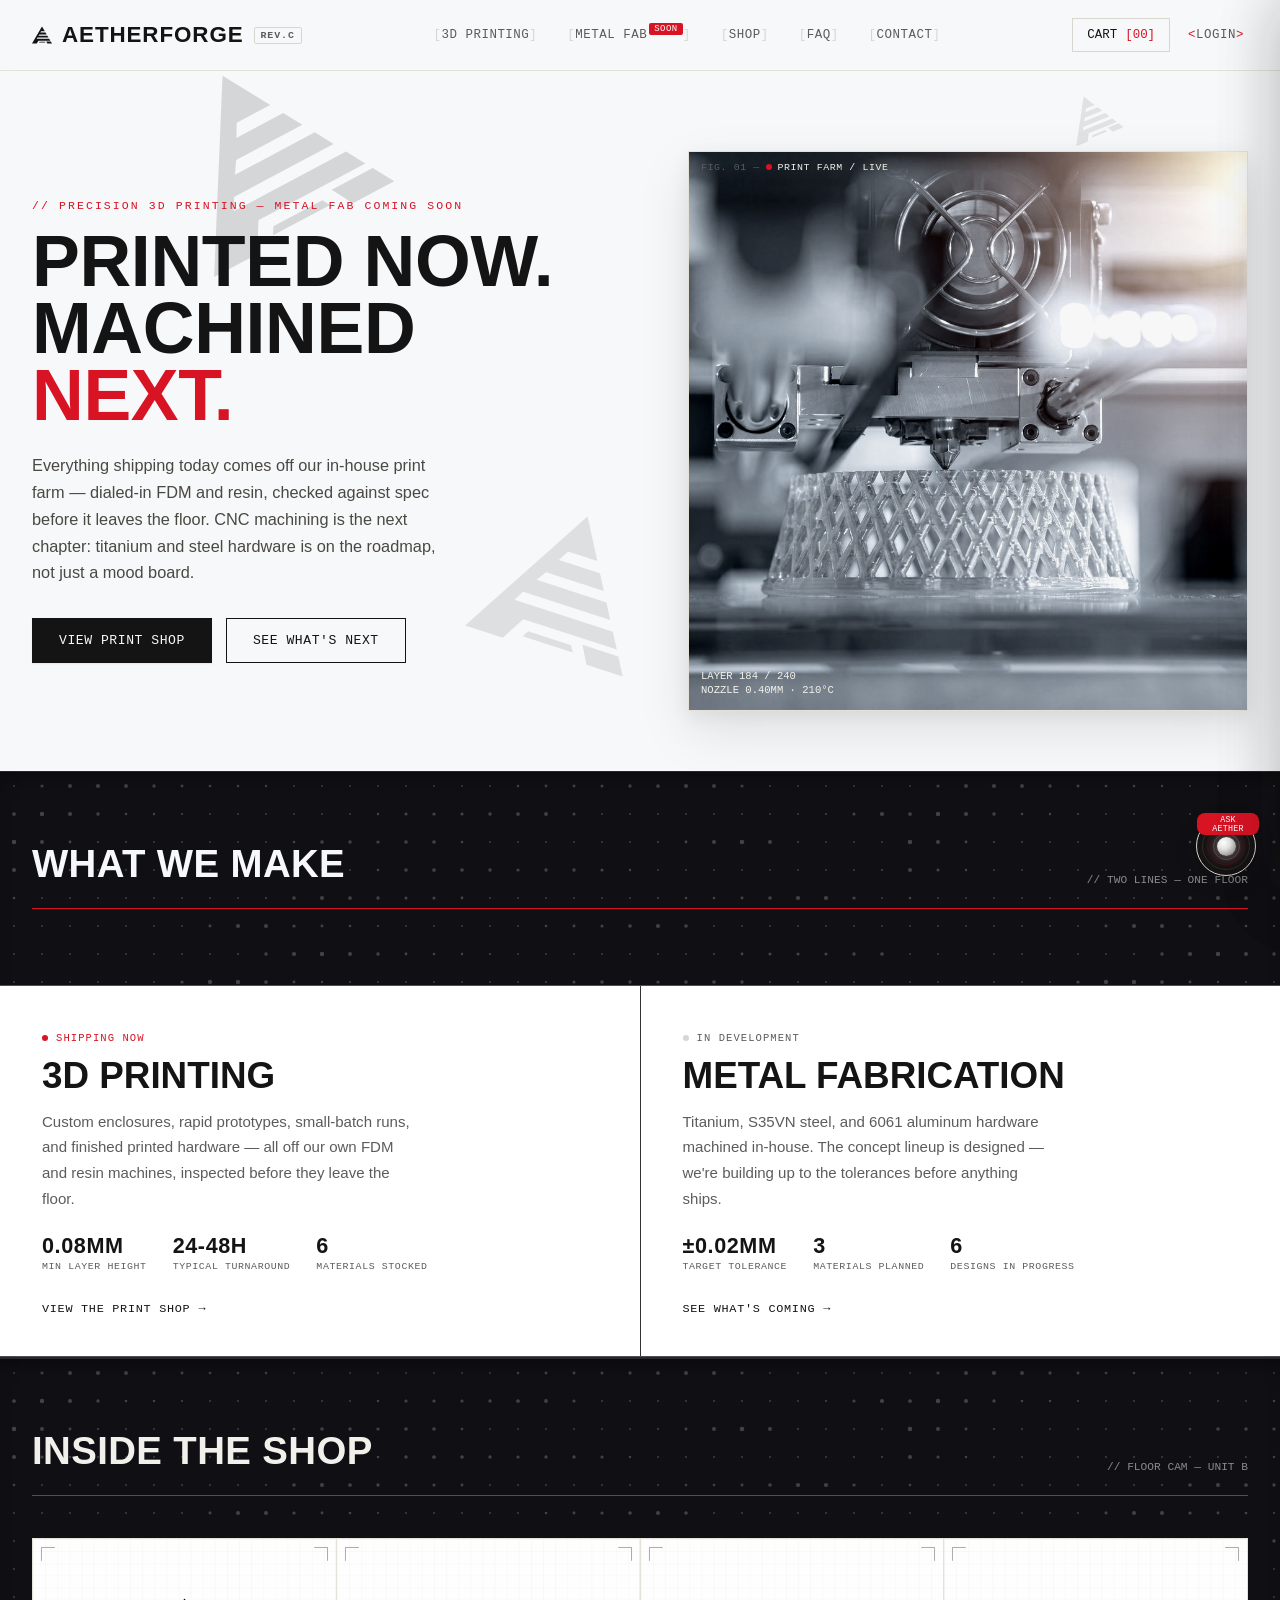
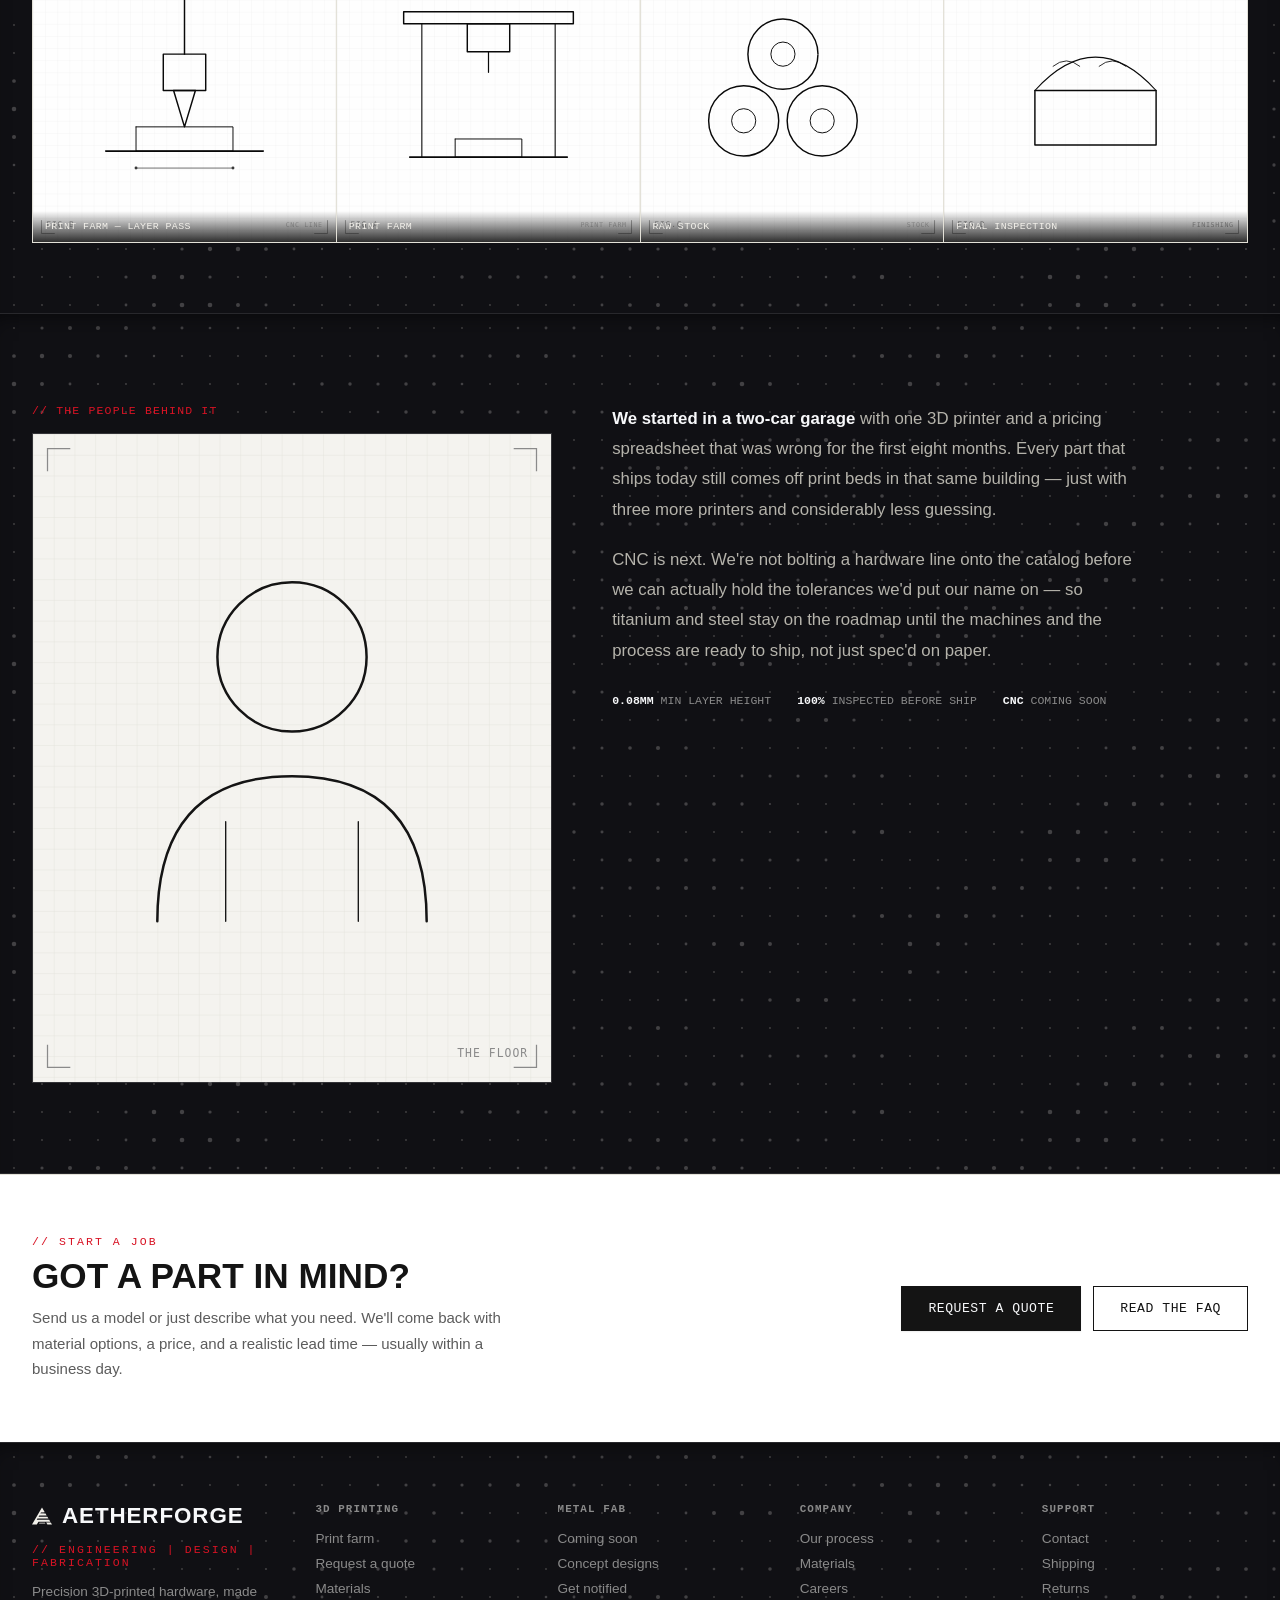
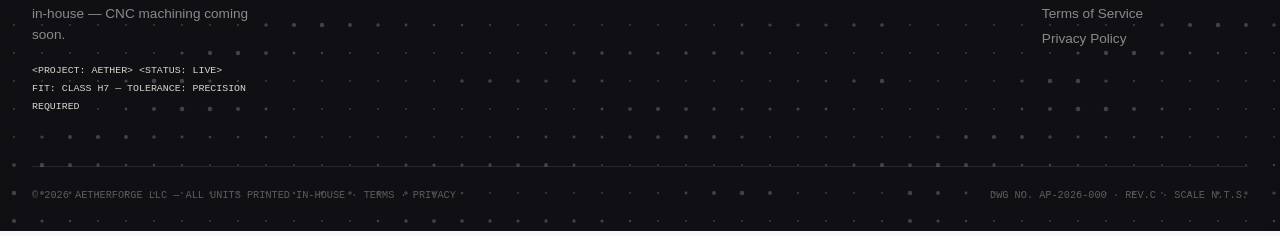
==== commit bba7275b: "Add files via upload" ====
--- a/index.html
+++ b/index.html
@@ -32,7 +32,7 @@
 <link rel="icon" type="image/png" sizes="16x16" href="[data-uri]">
 <link rel="apple-touch-icon" sizes="180x180" href="[data-uri]">
 <link rel="preconnect" href="https://fonts.googleapis.com">
-<link href="https://fonts.googleapis.com/css2?family=Rajdhani:wght@500;600;700&family=Inter:wght@400;500;600&family=JetBrains+Mono:wght@400;500;700&display=swap" rel="stylesheet">
+<link href="https://fonts.googleapis.com/css2?family=Rajdhani:wght@600;700&family=Inter:wght@400;600&family=JetBrains+Mono:wght@400;700&display=swap" rel="stylesheet">
 <!--
   // AETHERFORGE.SITE — BUILD LOG
   // rev.C — if you're reading the source, you're the kind of person we build for.
@@ -100,7 +100,7 @@
       <div class="blueprint__frame-label">FIG. 01 — <span><span class="live-dot"></span>PRINT FARM / LIVE</span></div>
       <div class="blueprint__crosshair" id="crosshair"></div>
       <div class="blueprint__coord" id="coordReadout">X 000.0 · Y 000.0</div>
-      <img src="images/hero-print.jpg" alt="3D printer actively printing a lattice-pattern part" class="hero-photo hero-photo--color">
+      <img src="images/hero-print.jpg" alt="3D printer actively printing a lattice-pattern part" class="hero-photo hero-photo--color" width="900" height="900" fetchpriority="high" decoding="async">
       <div class="print-visual__readout" style="position:absolute; bottom:12px; left:12px;">
         <div id="layerReadout">LAYER 184 / 240</div>
         <div>NOZZLE 0.40MM · <span id="tempReadout">210°C</span></div>
@@ -328,8 +328,6 @@
   <button id="eggClose">CLOSE // ESC</button>
 </div>
 
-<script src="assets/supabase.js"></script>
-<script src="assets/auth.js"></script>
-<script src="assets/site.js"></script>
+<script src="assets/site.js" defer></script>
 </body>
 </html>
--- a/assets/site.css
+++ b/assets/site.css
@@ -1039,3 +1039,65 @@
 }
 @keyframes af-modal-bg { from{ opacity:0; } }
 @keyframes af-modal-box{ from{ opacity:0; transform:translateY(16px) scale(0.985); } }
+
+/* ---- Status dots: the live ones breathe ---------------------
+   The bullet is drawn by CSS now rather than sitting in the text,
+   so only genuinely live states (OPEN / IN STOCK) can pulse while
+   CONCEPT and PLANNED stay still. */
+.status::before{
+  content:'●'; margin-right:5px; display:inline-block;
+}
+@media (prefers-reduced-motion: no-preference){
+  .status.is-live::before{ animation: af-status-pulse 1.9s ease-in-out infinite; }
+}
+@keyframes af-status-pulse{ 0%,100%{ opacity:1; } 50%{ opacity:0.35; } }
+
+/* ---- Header gives space back once you start reading -------- */
+header{ transition: box-shadow .3s var(--ease), padding .25s var(--ease); }
+header nav{ transition: padding .25s var(--ease); }
+.logo{ transition: font-size .25s var(--ease); }
+header.condensed nav{ padding-top:10px; padding-bottom:10px; }
+header.condensed .logo{ font-size:1.02rem; }
+@media (prefers-reduced-motion: reduce){
+  header, header nav, .logo{ transition:none; }
+}
+
+/* ---- Cart badge acknowledges the add ----------------------- */
+.cart-count{ display:inline-block; }
+.cart-count.bump{ animation: af-bump .42s var(--ease); }
+@keyframes af-bump{
+  0%{ transform:scale(1); }
+  35%{ transform:scale(1.28); color:var(--af-red); }
+  100%{ transform:scale(1); }
+}
+
+/* ---- FAQ: one indicator slides between categories ---------- */
+.faq-tabs-vertical{ position:relative; }
+.faq-indicator{
+  position:absolute; left:0; top:0; width:3px; background:var(--af-red);
+  opacity:0; pointer-events:none;
+  transition: transform .34s var(--ease), height .34s var(--ease),
+              width .34s var(--ease), opacity .2s;
+}
+.faq-indicator.is-horizontal{ top:auto; bottom:0; left:0; width:0; height:2px; }
+/* the per-tab border is now the indicator's job */
+.faq-tab.is-active{ border-left-color:transparent; }
+@media (max-width:880px){ .faq-tab.is-active{ border-bottom-color:transparent; } }
+@media (prefers-reduced-motion: reduce){ .faq-indicator{ transition:none; } }
+
+/* ---- Inputs draw their focus rule ------------------------- */
+/* Painted as a background layer rather than a border, so it can grow from
+   the left on focus — inputs can't carry pseudo-elements to animate. */
+.af-form input, .af-form textarea,
+.checkout-form input, .shop-search{
+  background-image:linear-gradient(var(--af-red), var(--af-red));
+  background-repeat:no-repeat;
+  background-position:left bottom;
+  background-size:0% 2px;
+  transition:background-size .34s var(--ease), border-color .2s var(--ease);
+}
+.af-form input:focus, .af-form textarea:focus,
+.checkout-form input:focus, .shop-search:focus{ background-size:100% 2px; }
+@media (prefers-reduced-motion: reduce){
+  .af-form input, .af-form textarea, .checkout-form input, .shop-search{ transition:none; }
+}
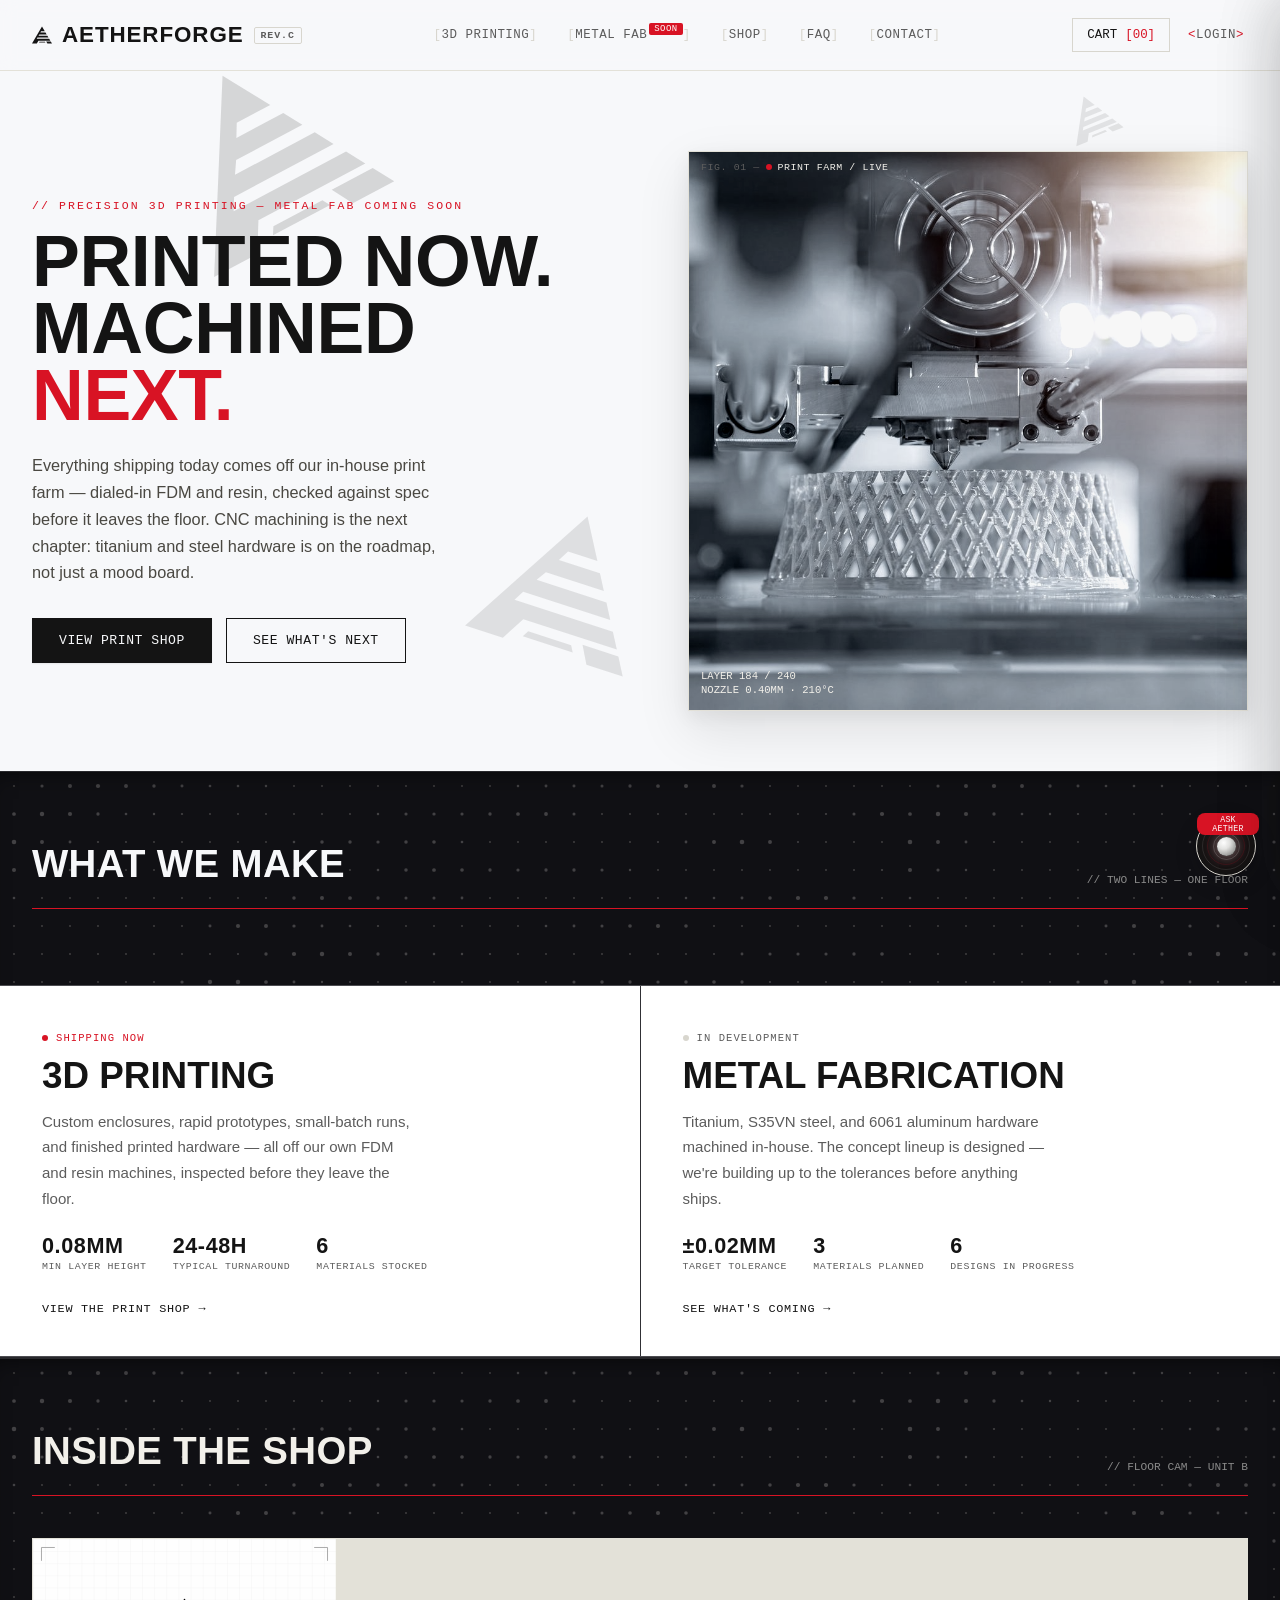
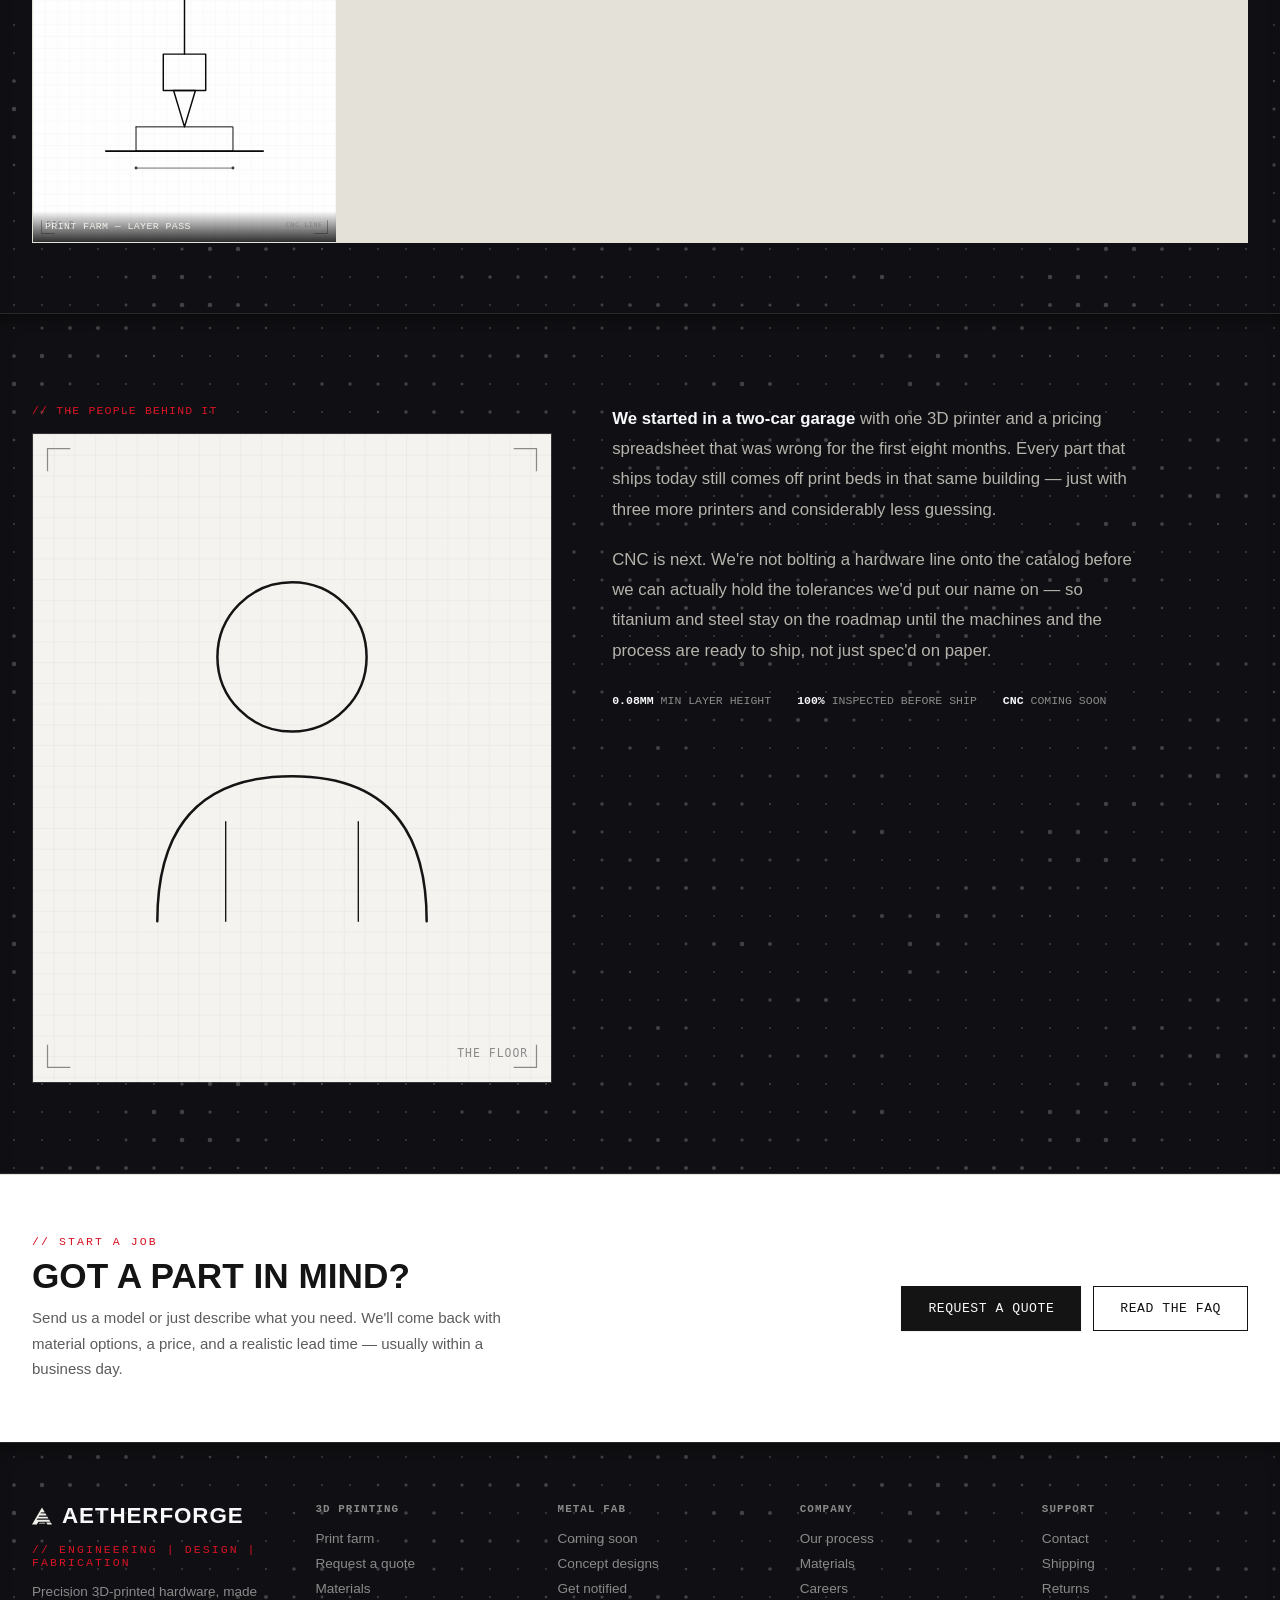
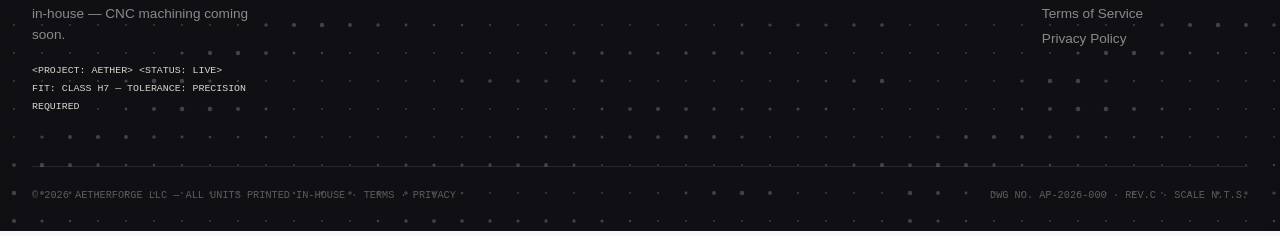
==== commit 5a4a3352: "Add files via upload" ====
--- a/index.html
+++ b/index.html
@@ -328,6 +328,6 @@
   <button id="eggClose">CLOSE // ESC</button>
 </div>
 
-<script src="assets/site.js" defer></script>
+<script src="assets/site.js"></script>
 </body>
 </html>
--- a/assets/site.css
+++ b/assets/site.css
@@ -47,22 +47,29 @@
 :focus-visible{outline:2px solid var(--af-red); outline-offset:3px;}
 
 .mono{font-family:var(--mono);}
-.reveal{
-  opacity:0; transform:translateY(22px);
-  transition:opacity 0.7s var(--ease), transform 0.7s var(--ease);
-}
-.reveal.in-view{ opacity:1; transform:translateY(0); }
-.reveal-stagger > *{
-  opacity:0; transform:translateY(16px);
-  transition:opacity 0.6s var(--ease), transform 0.6s var(--ease);
-}
-.reveal-stagger.in-view > *{ opacity:1; transform:translateY(0); }
-.reveal-stagger.in-view > *:nth-child(1){ transition-delay:0.02s; }
-.reveal-stagger.in-view > *:nth-child(2){ transition-delay:0.08s; }
-.reveal-stagger.in-view > *:nth-child(3){ transition-delay:0.14s; }
-.reveal-stagger.in-view > *:nth-child(4){ transition-delay:0.20s; }
-.reveal-stagger.in-view > *:nth-child(5){ transition-delay:0.26s; }
-.reveal-stagger.in-view > *:nth-child(6){ transition-delay:0.32s; }
+/* Animations, not transitions. A transition only plays if the browser
+   already painted the start state, so on a fast load the class can land in
+   the same frame and the element just snaps to its end state — which is why
+   reveals worked on some page loads and not others. An animation always runs
+   from its own keyframes regardless of what was painted before. */
+.reveal{ opacity:0; }
+.reveal.in-view{ animation: af-reveal 0.7s var(--ease) forwards; }
+@keyframes af-reveal{
+  from{ opacity:0; transform:translateY(22px); }
+  to  { opacity:1; transform:none; }
+}
+.reveal-stagger > *{ opacity:0; }
+.reveal-stagger.in-view > *{ animation: af-reveal-sm 0.6s var(--ease) forwards; }
+@keyframes af-reveal-sm{
+  from{ opacity:0; transform:translateY(16px); }
+  to  { opacity:1; transform:none; }
+}
+.reveal-stagger.in-view > *:nth-child(1){ animation-delay:0.02s; }
+.reveal-stagger.in-view > *:nth-child(2){ animation-delay:0.08s; }
+.reveal-stagger.in-view > *:nth-child(3){ animation-delay:0.14s; }
+.reveal-stagger.in-view > *:nth-child(4){ animation-delay:0.20s; }
+.reveal-stagger.in-view > *:nth-child(5){ animation-delay:0.26s; }
+.reveal-stagger.in-view > *:nth-child(6){ animation-delay:0.32s; }
 @media (prefers-reduced-motion: reduce){
   .reveal, .reveal-stagger > *{ opacity:1 !important; transform:none !important; transition:none !important; }
 }
@@ -931,9 +938,9 @@
   content:''; position:absolute; left:0; bottom:-1px;
   width:100%; height:1px; background:var(--af-red);
   transform:scaleX(0); transform-origin:left center;
-  transition:transform 1.1s var(--ease);
-}
-.section-head.rule-in::after{ transform:scaleX(1); }
+}
+.section-head.rule-in::after{ animation: af-rule 1.1s var(--ease) forwards; }
+@keyframes af-rule{ from{ transform:scaleX(0); } to{ transform:scaleX(1); } }
 
 /* ---- Nav brackets open on hover --------------------------- */
 .navlinks a::before, .navlinks a::after{
@@ -984,7 +991,11 @@
   transition: clip-path 1.15s var(--ease), transform .4s ease, filter .4s ease;
 }
 .gallery-item.plot-ready img{ clip-path: inset(0 100% 0 0); }
-.gallery-item.plot-ready.plotted img{ clip-path: inset(0 0 0 0); }
+.gallery-item.plot-ready.plotted img{ animation: af-plot 1.15s var(--ease) forwards; }
+@keyframes af-plot{
+  from{ clip-path: inset(0 100% 0 0); }
+  to  { clip-path: inset(0 0 0 0); }
+}
 .gallery-item::before{
   content:''; position:absolute; top:0; bottom:0; left:0;
   width:2px; background:var(--af-red); opacity:0; z-index:3; pointer-events:none;
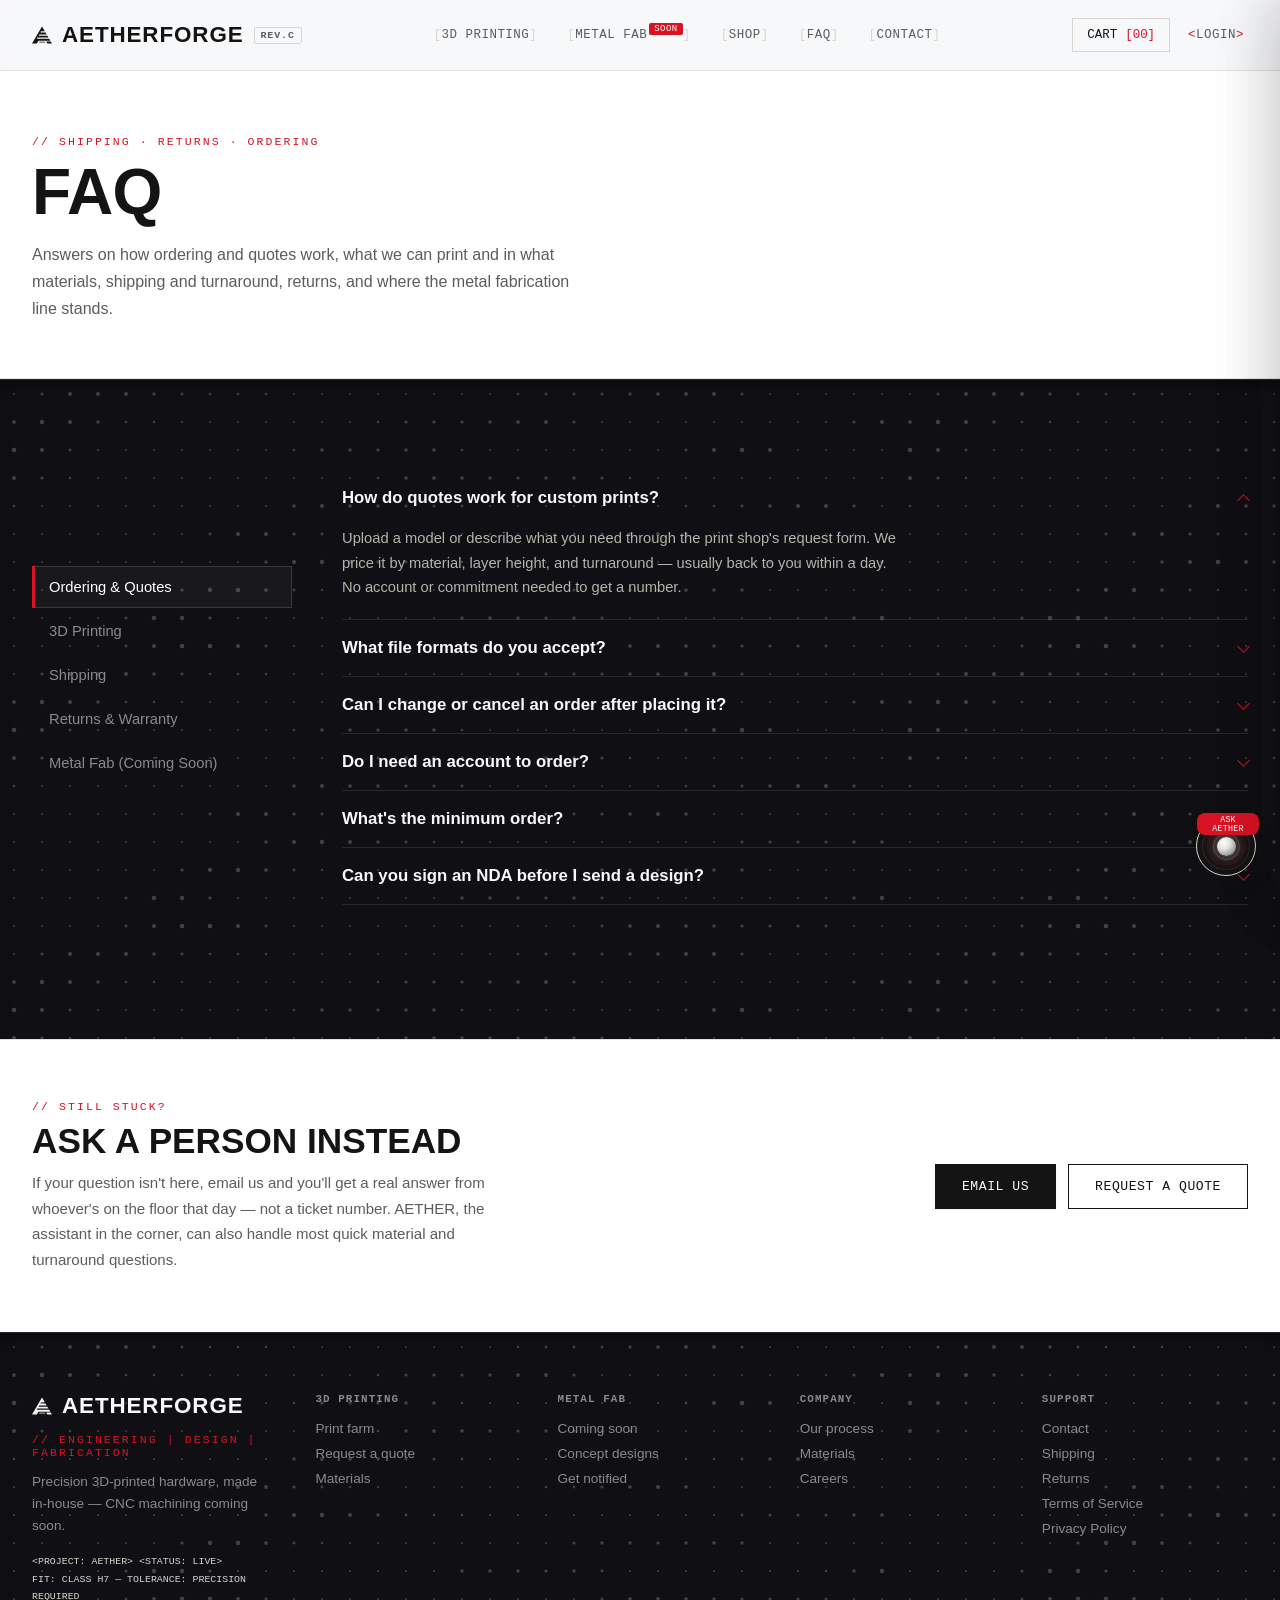
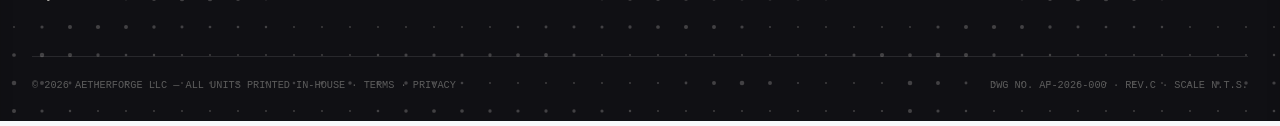
==== commit 79ad4e3e: "Add files via upload" ====
--- a/index.html
+++ b/index.html
@@ -3,8 +3,8 @@
 <head>
 <meta charset="UTF-8">
 <meta name="viewport" content="width=device-width, initial-scale=1.0">
-<title>AETHERFORGE — Precision 3D Printing (Metal Fab Coming Soon)</title>
-<meta name="description" content="In-house 3D printing shop — dialed-in FDM and resin, 24-48h turnaround, shipped from our own floor. CNC metal work coming soon.">
+<title>FAQ — AETHERFORGE</title>
+<meta name="description" content="Answers on ordering and quotes, 3D printing materials and capabilities, shipping, returns and warranty, and the upcoming metal fabrication line.">
 <head>
 <meta charset="UTF-8">
 <meta name="viewport" content="width=device-width, initial-scale=1.0">
@@ -32,7 +32,7 @@
 <link rel="icon" type="image/png" sizes="16x16" href="[data-uri]">
 <link rel="apple-touch-icon" sizes="180x180" href="[data-uri]">
 <link rel="preconnect" href="https://fonts.googleapis.com">
-<link href="https://fonts.googleapis.com/css2?family=Rajdhani:wght@600;700&family=Inter:wght@400;600&family=JetBrains+Mono:wght@400;700&display=swap" rel="stylesheet">
+<link href="https://fonts.googleapis.com/css2?family=Rajdhani:wght@600;700&family=Inter:wght@400..600&family=JetBrains+Mono:wght@400..700&display=swap" rel="stylesheet">
 <!--
   // AETHERFORGE.SITE — BUILD LOG
   // rev.C — if you're reading the source, you're the kind of person we build for.
@@ -84,106 +84,144 @@
 </div>
 
 
-<section class="hero">
-  <div class="hero__left">
-    <div class="eyebrow">// PRECISION 3D PRINTING — METAL FAB COMING SOON</div>
-    <h1>PRINTED NOW.<br>MACHINED<br><span class="accent">NEXT.</span></h1>
-    <p class="lede">Everything shipping today comes off our in-house print farm — dialed-in FDM and resin, checked against spec before it leaves the floor. CNC machining is the next chapter: titanium and steel hardware is on the roadmap, not just a mood board.</p>
-    <div class="hero__cta">
-      <a href="printing.html#printCatalog" class="btn">VIEW PRINT SHOP</a>
-      <a href="metal-fab.html" class="btn btn--ghost">SEE WHAT'S NEXT</a>
-    </div>
-  </div>
-
-  <div class="hero__right">
-    <div class="blueprint" id="blueprint">
-      <div class="blueprint__frame-label">FIG. 01 — <span><span class="live-dot"></span>PRINT FARM / LIVE</span></div>
-      <div class="blueprint__crosshair" id="crosshair"></div>
-      <div class="blueprint__coord" id="coordReadout">X 000.0 · Y 000.0</div>
-      <img src="images/hero-print.jpg" alt="3D printer actively printing a lattice-pattern part" class="hero-photo hero-photo--color" width="900" height="900" fetchpriority="high" decoding="async">
-      <div class="print-visual__readout" style="position:absolute; bottom:12px; left:12px;">
-        <div id="layerReadout">LAYER 184 / 240</div>
-        <div>NOZZLE 0.40MM · <span id="tempReadout">210°C</span></div>
-      </div>
-    </div>
+<section class="page-head">
+  <div class="page-head__inner">
+    <div class="eyebrow">// SHIPPING · RETURNS · ORDERING</div>
+    <h1>FAQ</h1>
+    <p>Answers on how ordering and quotes work, what we can print and in what materials, shipping and turnaround, returns, and where the metal fabrication line stands.</p>
   </div>
 </section>
 
-
-<section class="route-cards-wrap dark-zone">
-  <div class="section-inner" style="padding-top:70px; padding-bottom:34px;">
-    <div class="section-head reveal">
-      <h2>What We Make</h2>
-      <div class="tag mono">// TWO LINES — ONE FLOOR</div>
-    </div>
-  </div>
-  <div class="route-cards reveal">
-    <a class="route-card" href="printing.html">
-      <div class="route-card__label is-live"><span class="dot"></span>SHIPPING NOW</div>
-      <h3>3D Printing</h3>
-      <p>Custom enclosures, rapid prototypes, small-batch runs, and finished printed hardware — all off our own FDM and resin machines, inspected before they leave the floor.</p>
-      <div class="route-card__meta">
-        <div><strong>0.08MM</strong>Min layer height</div>
-        <div><strong>24-48H</strong>Typical turnaround</div>
-        <div><strong>6</strong>Materials stocked</div>
-      </div>
-      <span class="route-card__go">VIEW THE PRINT SHOP <span class="arr">→</span></span>
-    </a>
-    <a class="route-card" href="metal-fab.html">
-      <div class="route-card__label is-soon"><span class="dot"></span>IN DEVELOPMENT</div>
-      <h3>Metal Fabrication</h3>
-      <p>Titanium, S35VN steel, and 6061 aluminum hardware machined in-house. The concept lineup is designed — we're building up to the tolerances before anything ships.</p>
-      <div class="route-card__meta">
-        <div><strong>±0.02MM</strong>Target tolerance</div>
-        <div><strong>3</strong>Materials planned</div>
-        <div><strong>6</strong>Designs in progress</div>
-      </div>
-      <span class="route-card__go">SEE WHAT'S COMING <span class="arr">→</span></span>
-    </a>
-  </div>
-</section>
-
-<section class="gallery-strip">
-  <div class="section-inner" style="padding-top:70px; padding-bottom:70px;">
-    <div class="section-head reveal" style="border-color:var(--af-grey-dim);">
-      <h2 style="color:#f2f0ea;">Inside The Shop</h2>
-      <div class="tag mono" style="color:#8a8a8a;">// FLOOR CAM — UNIT B</div>
-    </div>
-    <div class="gallery-grid reveal-stagger">
-      <div class="gallery-item">
-        <img src="assets/img/gallery-cnc.svg" alt="Print farm running on the shop floor" loading="lazy">
-        <div class="gallery-item__cap">PRINT FARM — LAYER PASS</div>
-      </div>
-      <div class="gallery-item">
-        <img src="assets/img/gallery-printfarm.svg" alt="Print farm running" loading="lazy">
-        <div class="gallery-item__cap">PRINT FARM</div>
-      </div>
-      <div class="gallery-item">
-        <img src="assets/img/gallery-material.svg" alt="Raw material stock" loading="lazy">
-        <div class="gallery-item__cap">RAW STOCK</div>
-      </div>
-      <div class="gallery-item">
-        <img src="assets/img/gallery-finishing.svg" alt="Finished parts inspection" loading="lazy">
-        <div class="gallery-item__cap">FINAL INSPECTION</div>
-      </div>
-    </div>
-  </div>
-</section>
-
-<section id="manifesto" class="manifesto">
+<section id="faq" class="dark-zone-faq">
   <div class="section-inner">
-    <div class="manifesto__people">
-      <div class="manifesto__people-label">// THE PEOPLE BEHIND IT</div>
-      <img src="assets/img/team-photo.svg" alt="The people behind Aetherforge — photo coming soon" class="manifesto__photo">
-    </div>
-    <div class="manifesto__body reveal">
-      <p><strong>We started in a two-car garage</strong> with one 3D printer and a pricing spreadsheet that was wrong for the first eight months. Every part that ships today still comes off print beds in that same building — just with three more printers and considerably less guessing.</p>
-      <p>CNC is next. We're not bolting a hardware line onto the catalog before we can actually hold the tolerances we'd put our name on — so titanium and steel stay on the roadmap until the machines and the process are ready to ship, not just spec'd on paper.</p>
-      <div class="tol-list">
-        <div><b>0.08MM</b> MIN LAYER HEIGHT</div>
-        <div><b>100%</b> INSPECTED BEFORE SHIP</div>
-        <div><b>CNC</b> COMING SOON</div>
-      </div>
+
+    <div class="faq-layout">
+    <div class="faq-tabs-vertical" id="faqTabsVertical">
+      <button class="faq-tab" data-target="faq-ordering">Ordering &amp; Quotes</button>
+      <button class="faq-tab" data-target="faq-printing">3D Printing</button>
+      <button class="faq-tab" data-target="faq-shipping">Shipping</button>
+      <button class="faq-tab" data-target="faq-returns">Returns &amp; Warranty</button>
+      <button class="faq-tab" data-target="faq-metalfab">Metal Fab (Coming Soon)</button>
+    </div>
+
+    <div class="faq-col" id="faqCol">
+
+    <div class="faq-group" id="faq-ordering">
+      <details class="faq-item">
+        <summary>How do quotes work for custom prints?</summary>
+        <div class="faq-item__body">Upload a model or describe what you need through the print shop's request form. We price it by material, layer height, and turnaround — usually back to you within a day. No account or commitment needed to get a number.</div>
+      </details>
+      <details class="faq-item">
+        <summary>What file formats do you accept?</summary>
+        <div class="faq-item__body">STL and STEP cover almost everything. If you're starting from a sketch or photo instead of a file, describe it in the request and we'll work out the rest with you before quoting.</div>
+      </details>
+      <details class="faq-item">
+        <summary>Can I change or cancel an order after placing it?</summary>
+        <div class="faq-item__body">If it hasn't started printing yet, yes — reply to your order confirmation and we'll adjust or cancel it. Once a job is on the bed, we can't stop it partway through.</div>
+      </details>
+      <details class="faq-item">
+        <summary>Do I need an account to order?</summary>
+        <div class="faq-item__body">No. Checkout works fine as a guest. An account is only useful if you want to save designs you're planning to have made, or check an order's status later — you can create one any time from the header.</div>
+      </details>
+      <details class="faq-item">
+        <summary>What's the minimum order?</summary>
+        <div class="faq-item__body">There isn't one for stock items or one-off custom prints — we'll happily print a single part. Small-batch pricing kicks in at 25 units, where the per-unit cost drops because we can queue the whole run at once.</div>
+      </details>
+      <details class="faq-item">
+        <summary>Can you sign an NDA before I send a design?</summary>
+        <div class="faq-item__body">Yes — email us before uploading and we'll get one signed. Regardless of paperwork, we don't share, resell, or reuse customer designs; that's written into our terms, not just a promise.</div>
+      </details>
+    </div>
+
+    <div class="faq-group" id="faq-printing">
+      <details class="faq-item">
+        <summary>What materials do you print in?</summary>
+        <div class="faq-item__body">PLA, PETG, ASA, Nylon-CF, and resin, stocked in-house. Full specs and use cases are in the Material Library over in the print shop.</div>
+      </details>
+      <details class="faq-item">
+        <summary>Do you print functional parts, or just prototypes?</summary>
+        <div class="faq-item__body">Both. Rapid Prototyping is for quick iteration; Custom Enclosures and Printed Accessories are meant to be the actual part you use, not a placeholder for a "real" one later.</div>
+      </details>
+      <details class="faq-item">
+        <summary>How big can you print?</summary>
+        <div class="faq-item__body">Up to 256 × 256 × 256 mm in FDM, and 218 × 123 × 235 mm in resin. Larger parts can be split, printed in sections, and bonded — we'll flag it in the quote if that's the route.</div>
+      </details>
+      <details class="faq-item">
+        <summary>Can you match a specific color?</summary>
+        <div class="faq-item__body">Usually. We stock 12 filament colors outright, and for anything else we can paint and color-match to a Pantone reference or a physical sample as part of the finishing service.</div>
+      </details>
+      <details class="faq-item">
+        <summary>How strong are printed parts, really?</summary>
+        <div class="faq-item__body">Strong enough to be the actual part in most applications — Nylon-CF and PETG hold up well under real load. They are not a drop-in substitute for machined metal, and we'll say so upfront if we think your part should wait for the CNC line.</div>
+      </details>
+      <details class="faq-item">
+        <summary>Do you do design work, or only printing?</summary>
+        <div class="faq-item__body">We print, and we'll give feedback on manufacturability for free — wall thickness, overhangs, orientation, that kind of thing. Full design from scratch is case by case; ask and we'll tell you honestly if it's a fit.</div>
+      </details>
+    </div>
+
+    <div class="faq-group" id="faq-shipping">
+      <details class="faq-item">
+        <summary>Where do orders ship from, and how fast?</summary>
+        <div class="faq-item__body">Everything ships from Bay 4, Unit B. Typical turnaround is 24-48 hours from order to shipment for in-stock print items; custom jobs depend on the queue and we'll give you a specific estimate with your quote.</div>
+      </details>
+      <details class="faq-item">
+        <summary>Do you ship internationally?</summary>
+        <div class="faq-item__body">Domestic shipping only for now. International shipping is on the list as the print farm — and eventually the metal work line — grows.</div>
+      </details>
+      <details class="faq-item">
+        <summary>How much is shipping?</summary>
+        <div class="faq-item__body">Calculated at checkout by weight and destination — you'll see the exact cost before paying. Larger batch runs ship freight and get quoted separately.</div>
+      </details>
+      <details class="faq-item">
+        <summary>Can I get it faster?</summary>
+        <div class="faq-item__body">Sometimes. If a job is small and the queue allows, we can bump it. Email us before ordering with your deadline and we'll tell you straight whether it's doable, rather than take the order and miss it.</div>
+      </details>
+      <details class="faq-item">
+        <summary>Do you offer local pickup?</summary>
+        <div class="faq-item__body">Yes, from Bay 4, Unit B. Mention it when you order and we'll hold it instead of shipping, and refund the shipping cost.</div>
+      </details>
+    </div>
+
+    <div class="faq-group" id="faq-returns">
+      <details class="faq-item">
+        <summary>What's your return policy?</summary>
+        <div class="faq-item__body">If a printed part arrives with a defect — layer separation, warping, a dimension that's off from spec — we'll reprint or refund it, no questions asked. If you just changed your mind on a custom job, reach out and we'll figure out something fair; custom prints can't always go back on the shelf the way stocked items can.</div>
+      </details>
+      <details class="faq-item">
+        <summary>What if my part arrives damaged in shipping?</summary>
+        <div class="faq-item__body">Send a photo through the contact form within 7 days of delivery and we'll get a replacement out — no need to ship the damaged one back first.</div>
+      </details>
+      <details class="faq-item">
+        <summary>What counts as a defect?</summary>
+        <div class="faq-item__body">Layer separation, warping, stringing that changes fit, or any dimension measurably outside what we quoted. Normal layer lines and minor surface texture are inherent to the process rather than defects — if you need a smoother result, that's what the finishing service is for.</div>
+      </details>
+      <details class="faq-item">
+        <summary>Is there a warranty on printed parts?</summary>
+        <div class="faq-item__body">We stand behind the print itself: if it fails from a manufacturing fault, we'll replace it. We can't warranty a part against use it wasn't designed for, and we'll say so during quoting if we think an application is beyond what the material can take.</div>
+      </details>
+    </div>
+
+    <div class="faq-group" id="faq-metalfab">
+      <details class="faq-item">
+        <summary>When will CNC hardware actually be available?</summary>
+        <div class="faq-item__body">No fixed date yet — we're not shipping metal parts before we can hold the tolerances we'd put our name on. The Metal Fab section has the current concept lineup and a "get notified" option for when that changes.</div>
+      </details>
+      <details class="faq-item">
+        <summary>Can I pre-order or reserve a concept design?</summary>
+        <div class="faq-item__body">Not yet, and deliberately so — we're not taking money for hardware we can't promise a date on. Use the notify option on any concept and you'll be first to know when it's real.</div>
+      </details>
+      <details class="faq-item">
+        <summary>Are the concept prices final?</summary>
+        <div class="faq-item__body">No. Every price on the Metal Fab page is an estimate based on current material costs and projected machine time. They'll move before launch — up or down — and nothing is a commitment until the item is actually orderable.</div>
+      </details>
+      <details class="faq-item">
+        <summary>Will you do custom CNC work when the line opens?</summary>
+        <div class="faq-item__body">That's the plan, starting with simpler geometries and expanding as the process gets dialed in. If you have a specific job in mind, send it now — it helps us prioritize what to tool up for first.</div>
+      </details>
+    </div>
+
+    </div>
     </div>
   </div>
 </section>
@@ -192,13 +230,13 @@
 <section class="cta-band">
   <div class="cta-band__inner">
     <div class="cta-band__copy">
-      <div class="eyebrow">// START A JOB</div>
-      <h2>Got a part in mind?</h2>
-      <p>Send us a model or just describe what you need. We'll come back with material options, a price, and a realistic lead time — usually within a business day.</p>
+      <div class="eyebrow">// STILL STUCK?</div>
+      <h2>Ask a person instead</h2>
+      <p>If your question isn't here, email us and you'll get a real answer from whoever's on the floor that day — not a ticket number. AETHER, the assistant in the corner, can also handle most quick material and turnaround questions.</p>
     </div>
     <div class="cta-band__actions">
-      <a href="printing.html#printCatalog" class="btn">REQUEST A QUOTE</a>
-      <a href="faq.html" class="btn btn--ghost">READ THE FAQ</a>
+      <a href="mailto:aetherforge.eng@gmail.com" class="btn">EMAIL US</a>
+      <a href="printing.html#printCatalog" class="btn btn--ghost">REQUEST A QUOTE</a>
     </div>
   </div>
 </section>
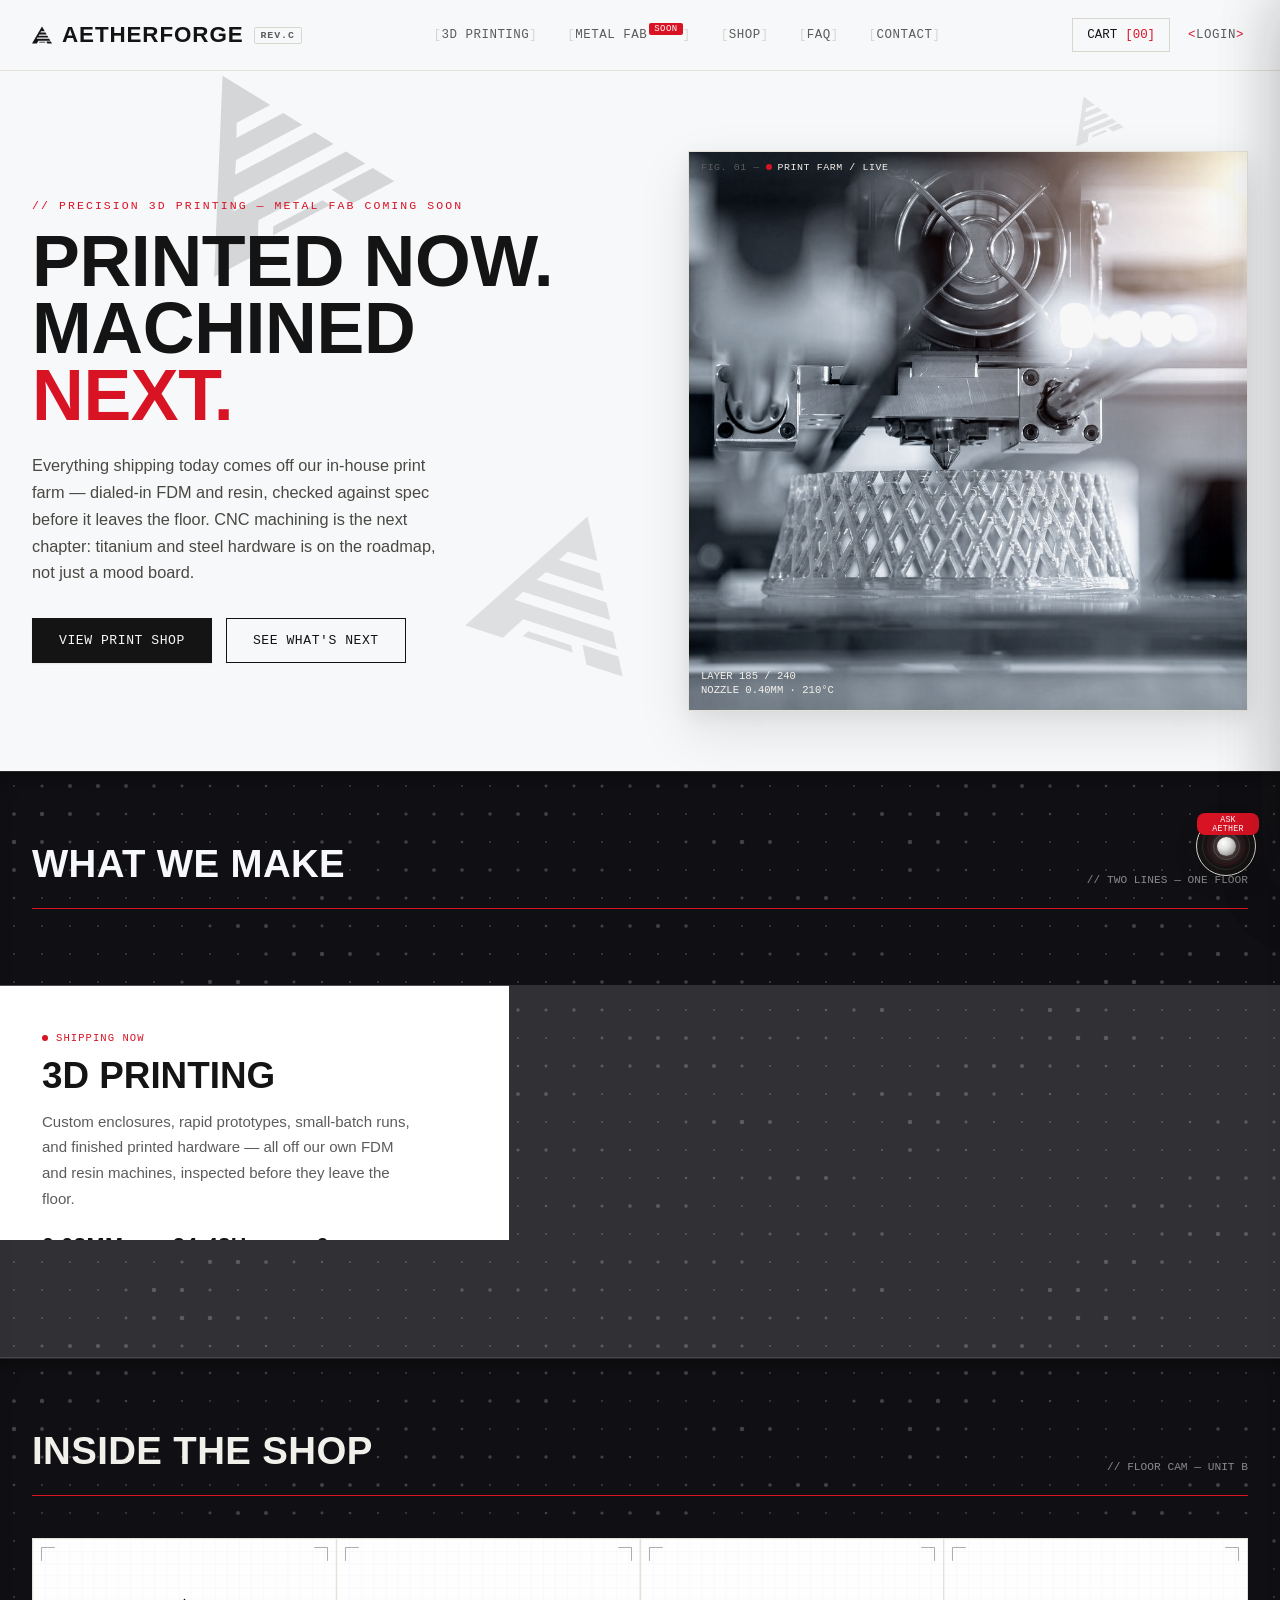
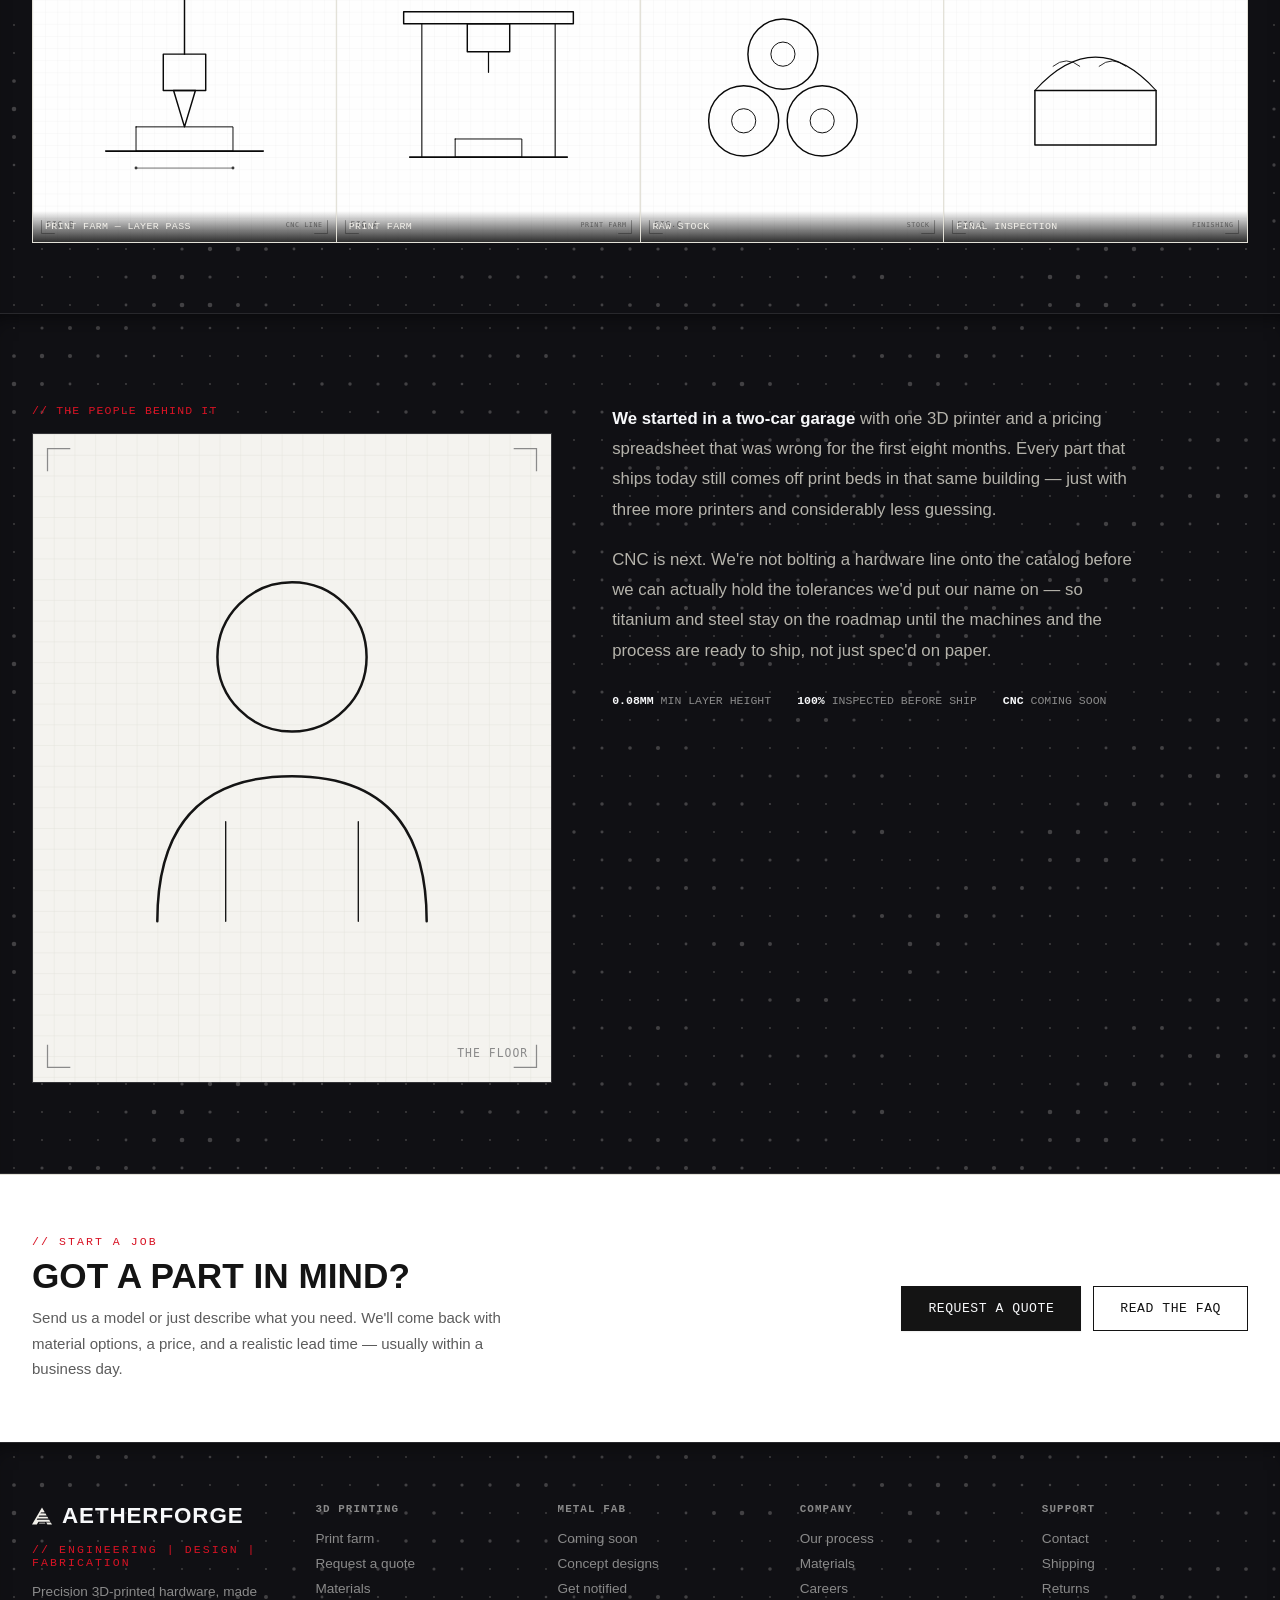
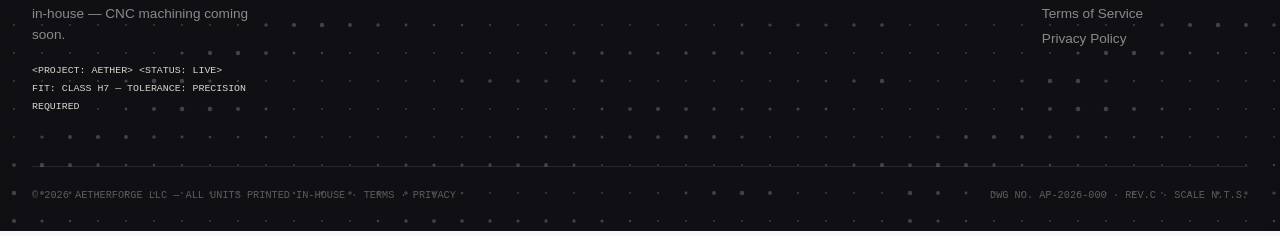
==== commit e8c82e5b: "Add files via upload" ====
--- a/index.html
+++ b/index.html
@@ -3,8 +3,8 @@
 <head>
 <meta charset="UTF-8">
 <meta name="viewport" content="width=device-width, initial-scale=1.0">
-<title>FAQ — AETHERFORGE</title>
-<meta name="description" content="Answers on ordering and quotes, 3D printing materials and capabilities, shipping, returns and warranty, and the upcoming metal fabrication line.">
+<title>AETHERFORGE — Precision 3D Printing (Metal Fab Coming Soon)</title>
+<meta name="description" content="In-house 3D printing shop — dialed-in FDM and resin, 24-48h turnaround, shipped from our own floor. CNC metal work coming soon.">
 <head>
 <meta charset="UTF-8">
 <meta name="viewport" content="width=device-width, initial-scale=1.0">
@@ -84,144 +84,106 @@
 </div>
 
 
-<section class="page-head">
-  <div class="page-head__inner">
-    <div class="eyebrow">// SHIPPING · RETURNS · ORDERING</div>
-    <h1>FAQ</h1>
-    <p>Answers on how ordering and quotes work, what we can print and in what materials, shipping and turnaround, returns, and where the metal fabrication line stands.</p>
-  </div>
-</section>
-
-<section id="faq" class="dark-zone-faq">
+<section class="hero">
+  <div class="hero__left">
+    <div class="eyebrow">// PRECISION 3D PRINTING — METAL FAB COMING SOON</div>
+    <h1>PRINTED NOW.<br>MACHINED<br><span class="accent">NEXT.</span></h1>
+    <p class="lede">Everything shipping today comes off our in-house print farm — dialed-in FDM and resin, checked against spec before it leaves the floor. CNC machining is the next chapter: titanium and steel hardware is on the roadmap, not just a mood board.</p>
+    <div class="hero__cta">
+      <a href="printing.html#printCatalog" class="btn">VIEW PRINT SHOP</a>
+      <a href="metal-fab.html" class="btn btn--ghost">SEE WHAT'S NEXT</a>
+    </div>
+  </div>
+
+  <div class="hero__right">
+    <div class="blueprint" id="blueprint">
+      <div class="blueprint__frame-label">FIG. 01 — <span><span class="live-dot"></span>PRINT FARM / LIVE</span></div>
+      <div class="blueprint__crosshair" id="crosshair"></div>
+      <div class="blueprint__coord" id="coordReadout">X 000.0 · Y 000.0</div>
+      <img src="images/hero-print.jpg" alt="3D printer actively printing a lattice-pattern part" class="hero-photo hero-photo--color" width="900" height="900" fetchpriority="high" decoding="async">
+      <div class="print-visual__readout" style="position:absolute; bottom:12px; left:12px;">
+        <div id="layerReadout">LAYER 184 / 240</div>
+        <div>NOZZLE 0.40MM · <span id="tempReadout">210°C</span></div>
+      </div>
+    </div>
+  </div>
+</section>
+
+
+<section class="route-cards-wrap dark-zone">
+  <div class="section-inner" style="padding-top:70px; padding-bottom:34px;">
+    <div class="section-head reveal">
+      <h2>What We Make</h2>
+      <div class="tag mono">// TWO LINES — ONE FLOOR</div>
+    </div>
+  </div>
+  <div class="route-cards reveal">
+    <a class="route-card" href="printing.html">
+      <div class="route-card__label is-live"><span class="dot"></span>SHIPPING NOW</div>
+      <h3>3D Printing</h3>
+      <p>Custom enclosures, rapid prototypes, small-batch runs, and finished printed hardware — all off our own FDM and resin machines, inspected before they leave the floor.</p>
+      <div class="route-card__meta">
+        <div><strong>0.08MM</strong>Min layer height</div>
+        <div><strong>24-48H</strong>Typical turnaround</div>
+        <div><strong>6</strong>Materials stocked</div>
+      </div>
+      <span class="route-card__go">VIEW THE PRINT SHOP <span class="arr">→</span></span>
+    </a>
+    <a class="route-card" href="metal-fab.html">
+      <div class="route-card__label is-soon"><span class="dot"></span>IN DEVELOPMENT</div>
+      <h3>Metal Fabrication</h3>
+      <p>Titanium, S35VN steel, and 6061 aluminum hardware machined in-house. The concept lineup is designed — we're building up to the tolerances before anything ships.</p>
+      <div class="route-card__meta">
+        <div><strong>±0.02MM</strong>Target tolerance</div>
+        <div><strong>3</strong>Materials planned</div>
+        <div><strong>6</strong>Designs in progress</div>
+      </div>
+      <span class="route-card__go">SEE WHAT'S COMING <span class="arr">→</span></span>
+    </a>
+  </div>
+</section>
+
+<section class="gallery-strip">
+  <div class="section-inner" style="padding-top:70px; padding-bottom:70px;">
+    <div class="section-head reveal" style="border-color:var(--af-grey-dim);">
+      <h2 style="color:#f2f0ea;">Inside The Shop</h2>
+      <div class="tag mono" style="color:#8a8a8a;">// FLOOR CAM — UNIT B</div>
+    </div>
+    <div class="gallery-grid reveal-stagger">
+      <div class="gallery-item">
+        <img src="assets/img/gallery-cnc.svg" alt="Print farm running on the shop floor" loading="lazy">
+        <div class="gallery-item__cap">PRINT FARM — LAYER PASS</div>
+      </div>
+      <div class="gallery-item">
+        <img src="assets/img/gallery-printfarm.svg" alt="Print farm running" loading="lazy">
+        <div class="gallery-item__cap">PRINT FARM</div>
+      </div>
+      <div class="gallery-item">
+        <img src="assets/img/gallery-material.svg" alt="Raw material stock" loading="lazy">
+        <div class="gallery-item__cap">RAW STOCK</div>
+      </div>
+      <div class="gallery-item">
+        <img src="assets/img/gallery-finishing.svg" alt="Finished parts inspection" loading="lazy">
+        <div class="gallery-item__cap">FINAL INSPECTION</div>
+      </div>
+    </div>
+  </div>
+</section>
+
+<section id="manifesto" class="manifesto">
   <div class="section-inner">
-
-    <div class="faq-layout">
-    <div class="faq-tabs-vertical" id="faqTabsVertical">
-      <button class="faq-tab" data-target="faq-ordering">Ordering &amp; Quotes</button>
-      <button class="faq-tab" data-target="faq-printing">3D Printing</button>
-      <button class="faq-tab" data-target="faq-shipping">Shipping</button>
-      <button class="faq-tab" data-target="faq-returns">Returns &amp; Warranty</button>
-      <button class="faq-tab" data-target="faq-metalfab">Metal Fab (Coming Soon)</button>
-    </div>
-
-    <div class="faq-col" id="faqCol">
-
-    <div class="faq-group" id="faq-ordering">
-      <details class="faq-item">
-        <summary>How do quotes work for custom prints?</summary>
-        <div class="faq-item__body">Upload a model or describe what you need through the print shop's request form. We price it by material, layer height, and turnaround — usually back to you within a day. No account or commitment needed to get a number.</div>
-      </details>
-      <details class="faq-item">
-        <summary>What file formats do you accept?</summary>
-        <div class="faq-item__body">STL and STEP cover almost everything. If you're starting from a sketch or photo instead of a file, describe it in the request and we'll work out the rest with you before quoting.</div>
-      </details>
-      <details class="faq-item">
-        <summary>Can I change or cancel an order after placing it?</summary>
-        <div class="faq-item__body">If it hasn't started printing yet, yes — reply to your order confirmation and we'll adjust or cancel it. Once a job is on the bed, we can't stop it partway through.</div>
-      </details>
-      <details class="faq-item">
-        <summary>Do I need an account to order?</summary>
-        <div class="faq-item__body">No. Checkout works fine as a guest. An account is only useful if you want to save designs you're planning to have made, or check an order's status later — you can create one any time from the header.</div>
-      </details>
-      <details class="faq-item">
-        <summary>What's the minimum order?</summary>
-        <div class="faq-item__body">There isn't one for stock items or one-off custom prints — we'll happily print a single part. Small-batch pricing kicks in at 25 units, where the per-unit cost drops because we can queue the whole run at once.</div>
-      </details>
-      <details class="faq-item">
-        <summary>Can you sign an NDA before I send a design?</summary>
-        <div class="faq-item__body">Yes — email us before uploading and we'll get one signed. Regardless of paperwork, we don't share, resell, or reuse customer designs; that's written into our terms, not just a promise.</div>
-      </details>
-    </div>
-
-    <div class="faq-group" id="faq-printing">
-      <details class="faq-item">
-        <summary>What materials do you print in?</summary>
-        <div class="faq-item__body">PLA, PETG, ASA, Nylon-CF, and resin, stocked in-house. Full specs and use cases are in the Material Library over in the print shop.</div>
-      </details>
-      <details class="faq-item">
-        <summary>Do you print functional parts, or just prototypes?</summary>
-        <div class="faq-item__body">Both. Rapid Prototyping is for quick iteration; Custom Enclosures and Printed Accessories are meant to be the actual part you use, not a placeholder for a "real" one later.</div>
-      </details>
-      <details class="faq-item">
-        <summary>How big can you print?</summary>
-        <div class="faq-item__body">Up to 256 × 256 × 256 mm in FDM, and 218 × 123 × 235 mm in resin. Larger parts can be split, printed in sections, and bonded — we'll flag it in the quote if that's the route.</div>
-      </details>
-      <details class="faq-item">
-        <summary>Can you match a specific color?</summary>
-        <div class="faq-item__body">Usually. We stock 12 filament colors outright, and for anything else we can paint and color-match to a Pantone reference or a physical sample as part of the finishing service.</div>
-      </details>
-      <details class="faq-item">
-        <summary>How strong are printed parts, really?</summary>
-        <div class="faq-item__body">Strong enough to be the actual part in most applications — Nylon-CF and PETG hold up well under real load. They are not a drop-in substitute for machined metal, and we'll say so upfront if we think your part should wait for the CNC line.</div>
-      </details>
-      <details class="faq-item">
-        <summary>Do you do design work, or only printing?</summary>
-        <div class="faq-item__body">We print, and we'll give feedback on manufacturability for free — wall thickness, overhangs, orientation, that kind of thing. Full design from scratch is case by case; ask and we'll tell you honestly if it's a fit.</div>
-      </details>
-    </div>
-
-    <div class="faq-group" id="faq-shipping">
-      <details class="faq-item">
-        <summary>Where do orders ship from, and how fast?</summary>
-        <div class="faq-item__body">Everything ships from Bay 4, Unit B. Typical turnaround is 24-48 hours from order to shipment for in-stock print items; custom jobs depend on the queue and we'll give you a specific estimate with your quote.</div>
-      </details>
-      <details class="faq-item">
-        <summary>Do you ship internationally?</summary>
-        <div class="faq-item__body">Domestic shipping only for now. International shipping is on the list as the print farm — and eventually the metal work line — grows.</div>
-      </details>
-      <details class="faq-item">
-        <summary>How much is shipping?</summary>
-        <div class="faq-item__body">Calculated at checkout by weight and destination — you'll see the exact cost before paying. Larger batch runs ship freight and get quoted separately.</div>
-      </details>
-      <details class="faq-item">
-        <summary>Can I get it faster?</summary>
-        <div class="faq-item__body">Sometimes. If a job is small and the queue allows, we can bump it. Email us before ordering with your deadline and we'll tell you straight whether it's doable, rather than take the order and miss it.</div>
-      </details>
-      <details class="faq-item">
-        <summary>Do you offer local pickup?</summary>
-        <div class="faq-item__body">Yes, from Bay 4, Unit B. Mention it when you order and we'll hold it instead of shipping, and refund the shipping cost.</div>
-      </details>
-    </div>
-
-    <div class="faq-group" id="faq-returns">
-      <details class="faq-item">
-        <summary>What's your return policy?</summary>
-        <div class="faq-item__body">If a printed part arrives with a defect — layer separation, warping, a dimension that's off from spec — we'll reprint or refund it, no questions asked. If you just changed your mind on a custom job, reach out and we'll figure out something fair; custom prints can't always go back on the shelf the way stocked items can.</div>
-      </details>
-      <details class="faq-item">
-        <summary>What if my part arrives damaged in shipping?</summary>
-        <div class="faq-item__body">Send a photo through the contact form within 7 days of delivery and we'll get a replacement out — no need to ship the damaged one back first.</div>
-      </details>
-      <details class="faq-item">
-        <summary>What counts as a defect?</summary>
-        <div class="faq-item__body">Layer separation, warping, stringing that changes fit, or any dimension measurably outside what we quoted. Normal layer lines and minor surface texture are inherent to the process rather than defects — if you need a smoother result, that's what the finishing service is for.</div>
-      </details>
-      <details class="faq-item">
-        <summary>Is there a warranty on printed parts?</summary>
-        <div class="faq-item__body">We stand behind the print itself: if it fails from a manufacturing fault, we'll replace it. We can't warranty a part against use it wasn't designed for, and we'll say so during quoting if we think an application is beyond what the material can take.</div>
-      </details>
-    </div>
-
-    <div class="faq-group" id="faq-metalfab">
-      <details class="faq-item">
-        <summary>When will CNC hardware actually be available?</summary>
-        <div class="faq-item__body">No fixed date yet — we're not shipping metal parts before we can hold the tolerances we'd put our name on. The Metal Fab section has the current concept lineup and a "get notified" option for when that changes.</div>
-      </details>
-      <details class="faq-item">
-        <summary>Can I pre-order or reserve a concept design?</summary>
-        <div class="faq-item__body">Not yet, and deliberately so — we're not taking money for hardware we can't promise a date on. Use the notify option on any concept and you'll be first to know when it's real.</div>
-      </details>
-      <details class="faq-item">
-        <summary>Are the concept prices final?</summary>
-        <div class="faq-item__body">No. Every price on the Metal Fab page is an estimate based on current material costs and projected machine time. They'll move before launch — up or down — and nothing is a commitment until the item is actually orderable.</div>
-      </details>
-      <details class="faq-item">
-        <summary>Will you do custom CNC work when the line opens?</summary>
-        <div class="faq-item__body">That's the plan, starting with simpler geometries and expanding as the process gets dialed in. If you have a specific job in mind, send it now — it helps us prioritize what to tool up for first.</div>
-      </details>
-    </div>
-
-    </div>
+    <div class="manifesto__people">
+      <div class="manifesto__people-label">// THE PEOPLE BEHIND IT</div>
+      <img src="assets/img/team-photo.svg" alt="The people behind Aetherforge — photo coming soon" class="manifesto__photo">
+    </div>
+    <div class="manifesto__body reveal">
+      <p><strong>We started in a two-car garage</strong> with one 3D printer and a pricing spreadsheet that was wrong for the first eight months. Every part that ships today still comes off print beds in that same building — just with three more printers and considerably less guessing.</p>
+      <p>CNC is next. We're not bolting a hardware line onto the catalog before we can actually hold the tolerances we'd put our name on — so titanium and steel stay on the roadmap until the machines and the process are ready to ship, not just spec'd on paper.</p>
+      <div class="tol-list">
+        <div><b>0.08MM</b> MIN LAYER HEIGHT</div>
+        <div><b>100%</b> INSPECTED BEFORE SHIP</div>
+        <div><b>CNC</b> COMING SOON</div>
+      </div>
     </div>
   </div>
 </section>
@@ -230,13 +192,13 @@
 <section class="cta-band">
   <div class="cta-band__inner">
     <div class="cta-band__copy">
-      <div class="eyebrow">// STILL STUCK?</div>
-      <h2>Ask a person instead</h2>
-      <p>If your question isn't here, email us and you'll get a real answer from whoever's on the floor that day — not a ticket number. AETHER, the assistant in the corner, can also handle most quick material and turnaround questions.</p>
+      <div class="eyebrow">// START A JOB</div>
+      <h2>Got a part in mind?</h2>
+      <p>Send us a model or just describe what you need. We'll come back with material options, a price, and a realistic lead time — usually within a business day.</p>
     </div>
     <div class="cta-band__actions">
-      <a href="mailto:aetherforge.eng@gmail.com" class="btn">EMAIL US</a>
-      <a href="printing.html#printCatalog" class="btn btn--ghost">REQUEST A QUOTE</a>
+      <a href="printing.html#printCatalog" class="btn">REQUEST A QUOTE</a>
+      <a href="faq.html" class="btn btn--ghost">READ THE FAQ</a>
     </div>
   </div>
 </section>
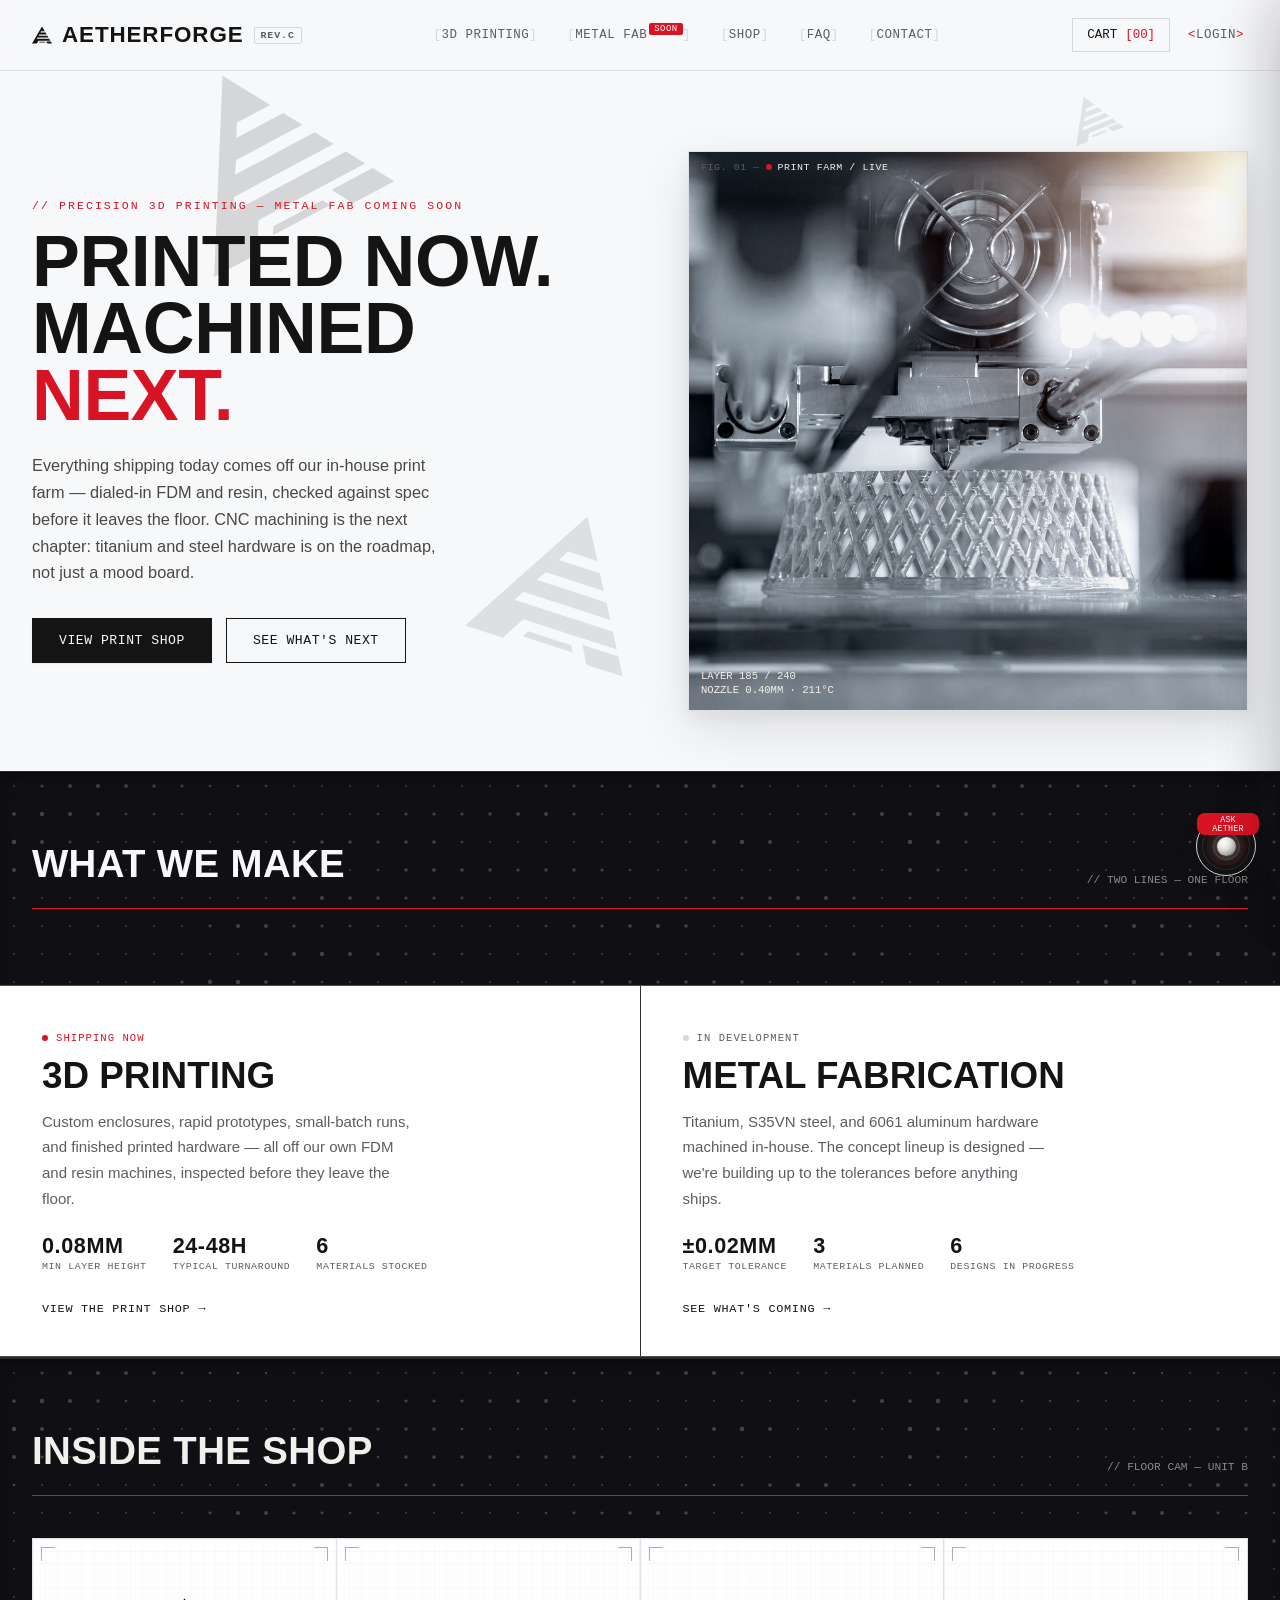
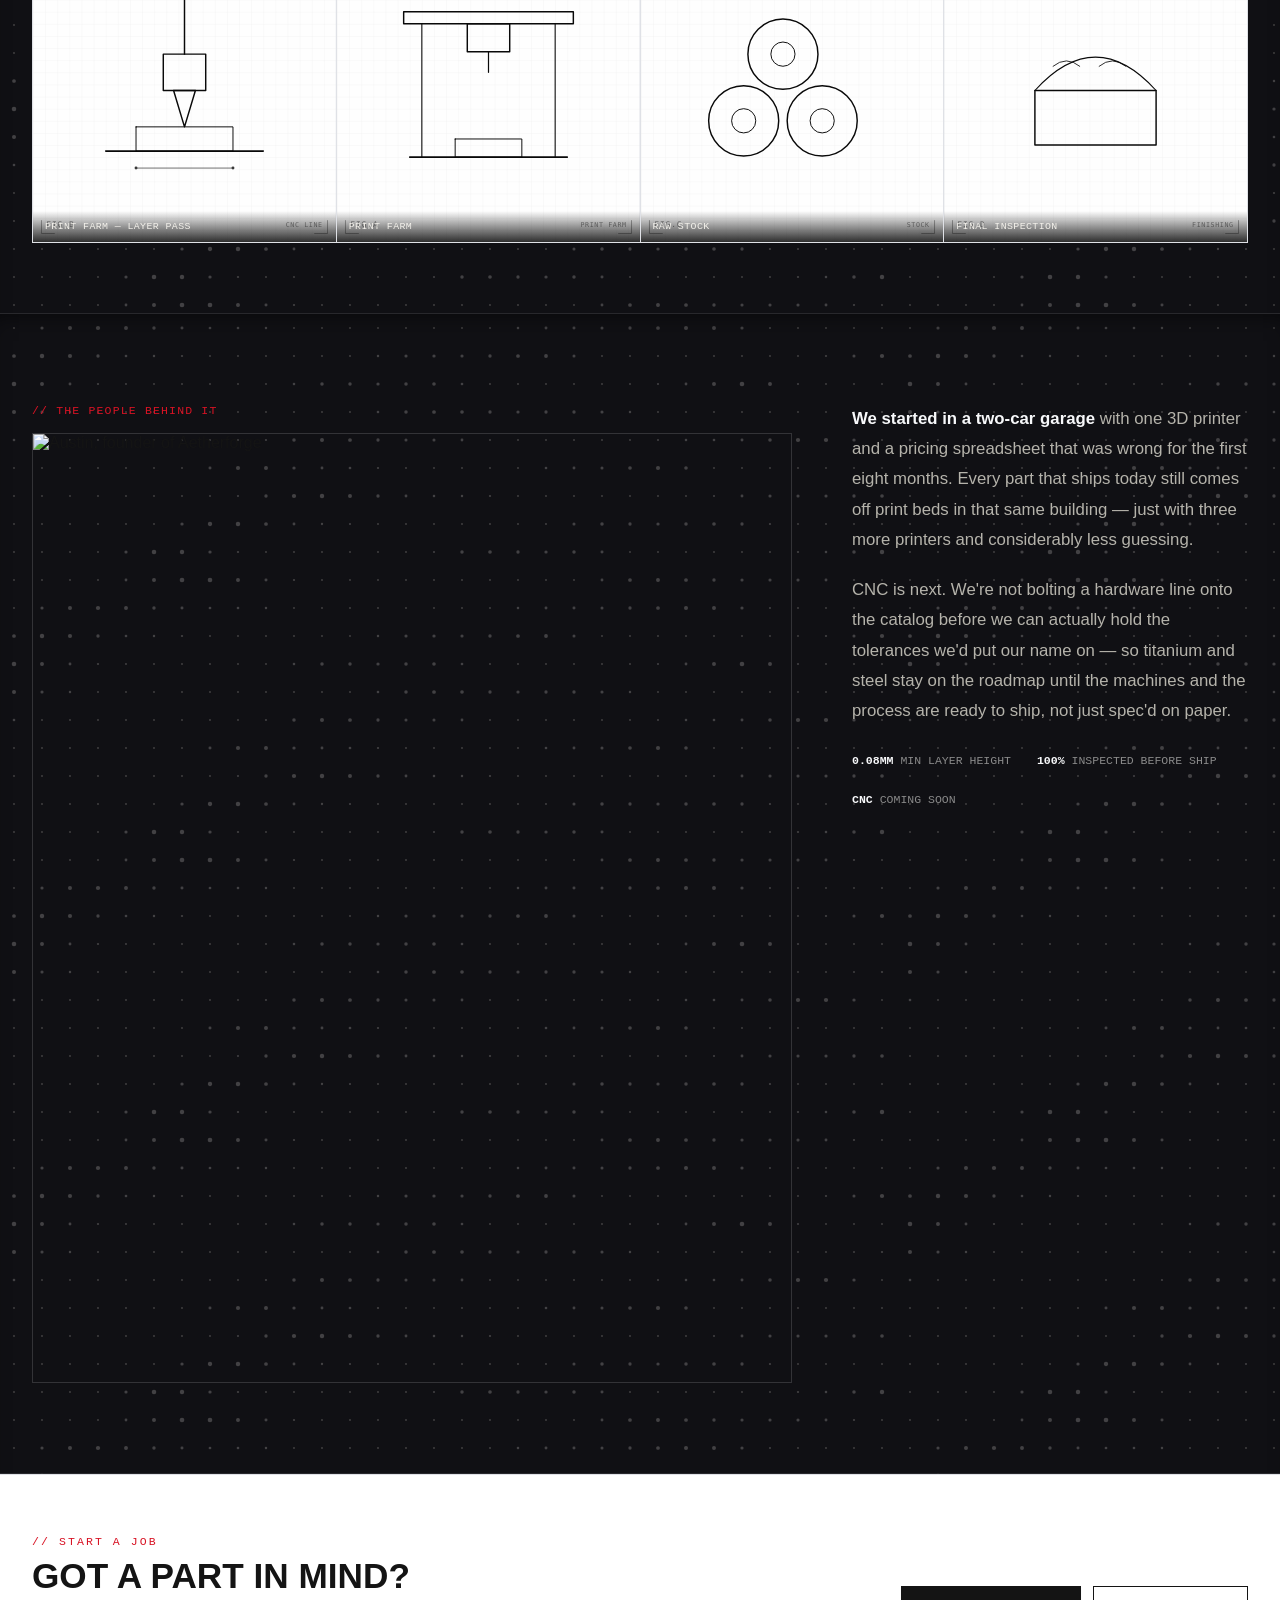
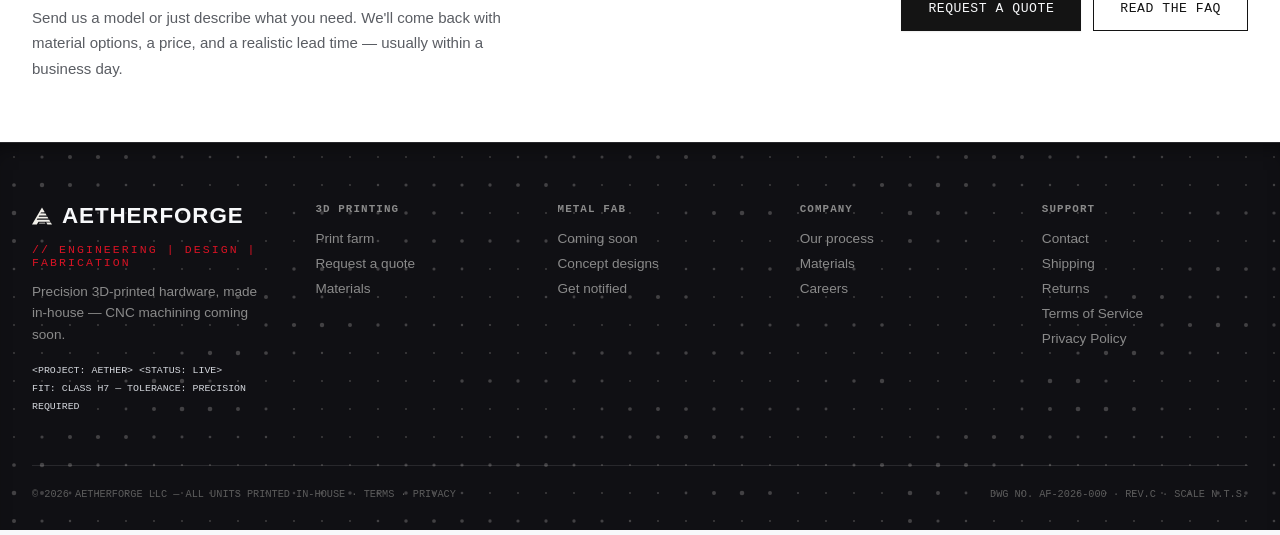
==== commit 306923b9: "Add files via upload" ====
--- a/index.html
+++ b/index.html
@@ -55,7 +55,7 @@
       <a href="metal-fab.html">METAL FAB<span class="nav-badge">SOON</span></a>
       <a href="shop.html">SHOP</a>
       <a href="faq.html">FAQ</a>
-      <a href="index.html#contact">CONTACT</a>
+      <a href="contact.html">CONTACT</a>
     </div>
     <div class="nav-actions">
       <button class="cart-btn" id="cartBtn" aria-label="Cart">CART <span class="cart-count" id="cartCount">[00]</span></button>
@@ -78,7 +78,7 @@
     <a href="metal-fab.html">METAL FAB<span class="nav-badge">SOON</span></a>
     <a href="shop.html">SHOP</a>
     <a href="faq.html">FAQ</a>
-    <a href="index.html#contact">CONTACT</a>
+    <a href="contact.html">CONTACT</a>
     <a href="account.html">MY ACCOUNT</a>
   </div>
 </div>
@@ -174,7 +174,7 @@
   <div class="section-inner">
     <div class="manifesto__people">
       <div class="manifesto__people-label">// THE PEOPLE BEHIND IT</div>
-      <img src="assets/img/team-photo.svg" alt="The people behind Aetherforge — photo coming soon" class="manifesto__photo">
+      <img src="images/austin-portrait.jpg" alt="Austin, founder of Aetherforge" class="manifesto__photo" width="760" height="950" loading="lazy" decoding="async">
     </div>
     <div class="manifesto__body reveal">
       <p><strong>We started in a two-car garage</strong> with one 3D printer and a pricing spreadsheet that was wrong for the first eight months. Every part that ships today still comes off print beds in that same building — just with three more printers and considerably less guessing.</p>
@@ -235,11 +235,11 @@
         <h4>Company</h4>
         <a href="index.html#manifesto">Our process</a>
         <a href="metal-fab.html#materials">Materials</a>
-        <a href="index.html#contact">Careers</a>
+        <a href="contact.html">Careers</a>
       </div>
       <div class="footer-col">
         <h4>Support</h4>
-        <a href="index.html#contact">Contact</a>
+        <a href="contact.html">Contact</a>
         <a href="faq.html">Shipping</a>
         <a href="faq.html">Returns</a>
         <a href="/terms.html">Terms of Service</a>
--- a/assets/site.css
+++ b/assets/site.css
@@ -4,9 +4,12 @@
   --af-white:#141414;
   --af-white-pure:#000000;
   --af-red:#d81324;
-  --af-grey:#5c5c5c;
-  --af-grey-dim:#d8d6ce;
-  --af-border:#e3e1d8;
+  --af-grey:#5a5d63;
+  --af-grey-dim:#d4d7dd;
+  /* Cool-neutral, not beige. These two draw every hairline and every grid
+     gutter on the site (~65 uses), so a warm cast here read as a tint across
+     the whole layout while the surfaces around them are blue-leaning. */
+  --af-border:#dfe1e6;
   --mono: 'JetBrains Mono', monospace;
   --disp: 'Rajdhani', sans-serif;
   --body: 'Inter', sans-serif;
@@ -22,6 +25,9 @@
      accounted for 73% of this stylesheet. */
   --dot-grid: url("data:image/svg+xml,%3Csvg%20xmlns='http://www.w3.org/2000/svg'%20width='896'%20height='280'%3E%3Cg%20fill='rgba(245,243,238,0.22)'%3E%3Ccircle%20cx='14'%20cy='14'%20r='.9'/%3E%3Ccircle%20cx='42'%20cy='14'%20r='1.55'/%3E%3Ccircle%20cx='70'%20cy='14'%20r='1.99'/%3E%3Ccircle%20cx='98'%20cy='14'%20r='2.11'/%3E%3Ccircle%20cx='126'%20cy='14'%20r='1.95'/%3E%3Ccircle%20cx='154'%20cy='14'%20r='1.68'/%3E%3Ccircle%20cx='182'%20cy='14'%20r='1.47'/%3E%3Ccircle%20cx='210'%20cy='14'%20r='1.37'/%3E%3Ccircle%20cx='238'%20cy='14'%20r='1.33'/%3E%3Ccircle%20cx='266'%20cy='14'%20r='1.21'/%3E%3Ccircle%20cx='294'%20cy='14'%20r='.9'/%3E%3Ccircle%20cx='322'%20cy='14'%20r='.9'/%3E%3Ccircle%20cx='350'%20cy='14'%20r='.9'/%3E%3Ccircle%20cx='378'%20cy='14'%20r='.9'/%3E%3Ccircle%20cx='406'%20cy='14'%20r='.9'/%3E%3Ccircle%20cx='434'%20cy='14'%20r='.9'/%3E%3Ccircle%20cx='462'%20cy='14'%20r='.9'/%3E%3Ccircle%20cx='490'%20cy='14'%20r='.9'/%3E%3Ccircle%20cx='518'%20cy='14'%20r='1.28'/%3E%3Ccircle%20cx='546'%20cy='14'%20r='1.45'/%3E%3Ccircle%20cx='574'%20cy='14'%20r='1.48'/%3E%3Ccircle%20cx='602'%20cy='14'%20r='1.5'/%3E%3Ccircle%20cx='630'%20cy='14'%20r='1.64'/%3E%3Ccircle%20cx='658'%20cy='14'%20r='1.85'/%3E%3Ccircle%20cx='686'%20cy='14'%20r='2.01'/%3E%3Ccircle%20cx='714'%20cy='14'%20r='1.96'/%3E%3Ccircle%20cx='742'%20cy='14'%20r='1.59'/%3E%3Ccircle%20cx='770'%20cy='14'%20r='.97'/%3E%3Ccircle%20cx='798'%20cy='14'%20r='.9'/%3E%3Ccircle%20cx='826'%20cy='14'%20r='.9'/%3E%3Ccircle%20cx='854'%20cy='14'%20r='.9'/%3E%3Ccircle%20cx='882'%20cy='14'%20r='.9'/%3E%3Ccircle%20cx='14'%20cy='42'%20r='1.85'/%3E%3Ccircle%20cx='42'%20cy='42'%20r='2.19'/%3E%3Ccircle%20cx='70'%20cy='42'%20r='2.05'/%3E%3Ccircle%20cx='98'%20cy='42'%20r='1.66'/%3E%3Ccircle%20cx='126'%20cy='42'%20r='1.33'/%3E%3Ccircle%20cx='154'%20cy='42'%20r='1.2'/%3E%3Ccircle%20cx='182'%20cy='42'%20r='1.1'/%3E%3Ccircle%20cx='210'%20cy='42'%20r='.9'/%3E%3Ccircle%20cx='238'%20cy='42'%20r='.9'/%3E%3Ccircle%20cx='266'%20cy='42'%20r='.9'/%3E%3Ccircle%20cx='294'%20cy='42'%20r='.9'/%3E%3Ccircle%20cx='322'%20cy='42'%20r='.9'/%3E%3Ccircle%20cx='350'%20cy='42'%20r='.9'/%3E%3Ccircle%20cx='378'%20cy='42'%20r='1.17'/%3E%3Ccircle%20cx='406'%20cy='42'%20r='1.55'/%3E%3Ccircle%20cx='434'%20cy='42'%20r='1.61'/%3E%3Ccircle%20cx='462'%20cy='42'%20r='1.57'/%3E%3Ccircle%20cx='490'%20cy='42'%20r='1.67'/%3E%3Ccircle%20cx='518'%20cy='42'%20r='1.86'/%3E%3Ccircle%20cx='546'%20cy='42'%20r='1.89'/%3E%3Ccircle%20cx='574'%20cy='42'%20r='1.5'/%3E%3Ccircle%20cx='602'%20cy='42'%20r='.9'/%3E%3Ccircle%20cx='630'%20cy='42'%20r='.9'/%3E%3Ccircle%20cx='658'%20cy='42'%20r='.9'/%3E%3Ccircle%20cx='686'%20cy='42'%20r='.9'/%3E%3Ccircle%20cx='714'%20cy='42'%20r='.9'/%3E%3Ccircle%20cx='742'%20cy='42'%20r='.9'/%3E%3Ccircle%20cx='770'%20cy='42'%20r='.9'/%3E%3Ccircle%20cx='798'%20cy='42'%20r='.9'/%3E%3Ccircle%20cx='826'%20cy='42'%20r='1.05'/%3E%3Ccircle%20cx='854'%20cy='42'%20r='1.53'/%3E%3Ccircle%20cx='882'%20cy='42'%20r='2.08'/%3E%3Ccircle%20cx='14'%20cy='70'%20r='2.27'/%3E%3Ccircle%20cx='42'%20cy='70'%20r='1.96'/%3E%3Ccircle%20cx='70'%20cy='70'%20r='1.41'/%3E%3Ccircle%20cx='98'%20cy='70'%20r='1.09'/%3E%3Ccircle%20cx='126'%20cy='70'%20r='.96'/%3E%3Ccircle%20cx='154'%20cy='70'%20r='.9'/%3E%3Ccircle%20cx='182'%20cy='70'%20r='.9'/%3E%3Ccircle%20cx='210'%20cy='70'%20r='.9'/%3E%3Ccircle%20cx='238'%20cy='70'%20r='.9'/%3E%3Ccircle%20cx='266'%20cy='70'%20r='.9'/%3E%3Ccircle%20cx='294'%20cy='70'%20r='1.28'/%3E%3Ccircle%20cx='322'%20cy='70'%20r='1.72'/%3E%3Ccircle%20cx='350'%20cy='70'%20r='1.69'/%3E%3Ccircle%20cx='378'%20cy='70'%20r='1.61'/%3E%3Ccircle%20cx='406'%20cy='70'%20r='1.73'/%3E%3Ccircle%20cx='434'%20cy='70'%20r='1.77'/%3E%3Ccircle%20cx='462'%20cy='70'%20r='1.33'/%3E%3Ccircle%20cx='490'%20cy='70'%20r='.9'/%3E%3Ccircle%20cx='518'%20cy='70'%20r='.9'/%3E%3Ccircle%20cx='546'%20cy='70'%20r='.9'/%3E%3Ccircle%20cx='574'%20cy='70'%20r='.9'/%3E%3Ccircle%20cx='602'%20cy='70'%20r='.9'/%3E%3Ccircle%20cx='630'%20cy='70'%20r='.9'/%3E%3Ccircle%20cx='658'%20cy='70'%20r='1.03'/%3E%3Ccircle%20cx='686'%20cy='70'%20r='1.38'/%3E%3Ccircle%20cx='714'%20cy='70'%20r='1.96'/%3E%3Ccircle%20cx='742'%20cy='70'%20r='2.29'/%3E%3Ccircle%20cx='770'%20cy='70'%20r='1.93'/%3E%3Ccircle%20cx='798'%20cy='70'%20r='1.03'/%3E%3Ccircle%20cx='826'%20cy='70'%20r='.9'/%3E%3Ccircle%20cx='854'%20cy='70'%20r='.9'/%3E%3Ccircle%20cx='882'%20cy='70'%20r='.9'/%3E%3Ccircle%20cx='14'%20cy='98'%20r='2'/%3E%3Ccircle%20cx='42'%20cy='98'%20r='1.57'/%3E%3Ccircle%20cx='70'%20cy='98'%20r='1.17'/%3E%3Ccircle%20cx='98'%20cy='98'%20r='.94'/%3E%3Ccircle%20cx='126'%20cy='98'%20r='.9'/%3E%3Ccircle%20cx='154'%20cy='98'%20r='.9'/%3E%3Ccircle%20cx='182'%20cy='98'%20r='.9'/%3E%3Ccircle%20cx='210'%20cy='98'%20r='.9'/%3E%3Ccircle%20cx='238'%20cy='98'%20r='.9'/%3E%3Ccircle%20cx='266'%20cy='98'%20r='.9'/%3E%3Ccircle%20cx='294'%20cy='98'%20r='.9'/%3E%3Ccircle%20cx='322'%20cy='98'%20r='.9'/%3E%3Ccircle%20cx='350'%20cy='98'%20r='.9'/%3E%3Ccircle%20cx='378'%20cy='98'%20r='1.29'/%3E%3Ccircle%20cx='406'%20cy='98'%20r='1.72'/%3E%3Ccircle%20cx='434'%20cy='98'%20r='1.87'/%3E%3Ccircle%20cx='462'%20cy='98'%20r='1.8'/%3E%3Ccircle%20cx='490'%20cy='98'%20r='1.66'/%3E%3Ccircle%20cx='518'%20cy='98'%20r='1.6'/%3E%3Ccircle%20cx='546'%20cy='98'%20r='1.63'/%3E%3Ccircle%20cx='574'%20cy='98'%20r='1.66'/%3E%3Ccircle%20cx='602'%20cy='98'%20r='1.54'/%3E%3Ccircle%20cx='630'%20cy='98'%20r='1.18'/%3E%3Ccircle%20cx='658'%20cy='98'%20r='.9'/%3E%3Ccircle%20cx='686'%20cy='98'%20r='.9'/%3E%3Ccircle%20cx='714'%20cy='98'%20r='.9'/%3E%3Ccircle%20cx='742'%20cy='98'%20r='.9'/%3E%3Ccircle%20cx='770'%20cy='98'%20r='.9'/%3E%3Ccircle%20cx='798'%20cy='98'%20r='.9'/%3E%3Ccircle%20cx='826'%20cy='98'%20r='.9'/%3E%3Ccircle%20cx='854'%20cy='98'%20r='.95'/%3E%3Ccircle%20cx='882'%20cy='98'%20r='1.09'/%3E%3Ccircle%20cx='14'%20cy='126'%20r='1.33'/%3E%3Ccircle%20cx='42'%20cy='126'%20r='.9'/%3E%3Ccircle%20cx='70'%20cy='126'%20r='.9'/%3E%3Ccircle%20cx='98'%20cy='126'%20r='.9'/%3E%3Ccircle%20cx='126'%20cy='126'%20r='.9'/%3E%3Ccircle%20cx='154'%20cy='126'%20r='.9'/%3E%3Ccircle%20cx='182'%20cy='126'%20r='.9'/%3E%3Ccircle%20cx='210'%20cy='126'%20r='.9'/%3E%3Ccircle%20cx='238'%20cy='126'%20r='.9'/%3E%3Ccircle%20cx='266'%20cy='126'%20r='1.04'/%3E%3Ccircle%20cx='294'%20cy='126'%20r='1.72'/%3E%3Ccircle%20cx='322'%20cy='126'%20r='1.99'/%3E%3Ccircle%20cx='350'%20cy='126'%20r='1.86'/%3E%3Ccircle%20cx='378'%20cy='126'%20r='1.63'/%3E%3Ccircle%20cx='406'%20cy='126'%20r='1.52'/%3E%3Ccircle%20cx='434'%20cy='126'%20r='1.52'/%3E%3Ccircle%20cx='462'%20cy='126'%20r='1.39'/%3E%3Ccircle%20cx='490'%20cy='126'%20r='.93'/%3E%3Ccircle%20cx='518'%20cy='126'%20r='.9'/%3E%3Ccircle%20cx='546'%20cy='126'%20r='.9'/%3E%3Ccircle%20cx='574'%20cy='126'%20r='.9'/%3E%3Ccircle%20cx='602'%20cy='126'%20r='.9'/%3E%3Ccircle%20cx='630'%20cy='126'%20r='.9'/%3E%3Ccircle%20cx='658'%20cy='126'%20r='.98'/%3E%3Ccircle%20cx='686'%20cy='126'%20r='1.24'/%3E%3Ccircle%20cx='714'%20cy='126'%20r='1.31'/%3E%3Ccircle%20cx='742'%20cy='126'%20r='1.45'/%3E%3Ccircle%20cx='770'%20cy='126'%20r='1.76'/%3E%3Ccircle%20cx='798'%20cy='126'%20r='2.08'/%3E%3Ccircle%20cx='826'%20cy='126'%20r='2.09'/%3E%3Ccircle%20cx='854'%20cy='126'%20r='1.61'/%3E%3Ccircle%20cx='882'%20cy='126'%20r='.9'/%3E%3Ccircle%20cx='14'%20cy='154'%20r='.9'/%3E%3Ccircle%20cx='42'%20cy='154'%20r='.9'/%3E%3Ccircle%20cx='70'%20cy='154'%20r='.9'/%3E%3Ccircle%20cx='98'%20cy='154'%20r='.9'/%3E%3Ccircle%20cx='126'%20cy='154'%20r='.9'/%3E%3Ccircle%20cx='154'%20cy='154'%20r='.9'/%3E%3Ccircle%20cx='182'%20cy='154'%20r='.9'/%3E%3Ccircle%20cx='210'%20cy='154'%20r='1.47'/%3E%3Ccircle%20cx='238'%20cy='154'%20r='2.05'/%3E%3Ccircle%20cx='266'%20cy='154'%20r='1.98'/%3E%3Ccircle%20cx='294'%20cy='154'%20r='1.62'/%3E%3Ccircle%20cx='322'%20cy='154'%20r='1.41'/%3E%3Ccircle%20cx='350'%20cy='154'%20r='1.35'/%3E%3Ccircle%20cx='378'%20cy='154'%20r='1.06'/%3E%3Ccircle%20cx='406'%20cy='154'%20r='.9'/%3E%3Ccircle%20cx='434'%20cy='154'%20r='.9'/%3E%3Ccircle%20cx='462'%20cy='154'%20r='.9'/%3E%3Ccircle%20cx='490'%20cy='154'%20r='.9'/%3E%3Ccircle%20cx='518'%20cy='154'%20r='.9'/%3E%3Ccircle%20cx='546'%20cy='154'%20r='1.33'/%3E%3Ccircle%20cx='574'%20cy='154'%20r='1.44'/%3E%3Ccircle%20cx='602'%20cy='154'%20r='1.52'/%3E%3Ccircle%20cx='630'%20cy='154'%20r='1.81'/%3E%3Ccircle%20cx='658'%20cy='154'%20r='2.05'/%3E%3Ccircle%20cx='686'%20cy='154'%20r='1.77'/%3E%3Ccircle%20cx='714'%20cy='154'%20r='.9'/%3E%3Ccircle%20cx='742'%20cy='154'%20r='.9'/%3E%3Ccircle%20cx='770'%20cy='154'%20r='.9'/%3E%3Ccircle%20cx='798'%20cy='154'%20r='.9'/%3E%3Ccircle%20cx='826'%20cy='154'%20r='.9'/%3E%3Ccircle%20cx='854'%20cy='154'%20r='.9'/%3E%3Ccircle%20cx='882'%20cy='154'%20r='.9'/%3E%3Ccircle%20cx='14'%20cy='182'%20r='.9'/%3E%3Ccircle%20cx='42'%20cy='182'%20r='.9'/%3E%3Ccircle%20cx='70'%20cy='182'%20r='.9'/%3E%3Ccircle%20cx='98'%20cy='182'%20r='.9'/%3E%3Ccircle%20cx='126'%20cy='182'%20r='.9'/%3E%3Ccircle%20cx='154'%20cy='182'%20r='.9'/%3E%3Ccircle%20cx='182'%20cy='182'%20r='.9'/%3E%3Ccircle%20cx='210'%20cy='182'%20r='.9'/%3E%3Ccircle%20cx='238'%20cy='182'%20r='1.03'/%3E%3Ccircle%20cx='266'%20cy='182'%20r='1.67'/%3E%3Ccircle%20cx='294'%20cy='182'%20r='2.09'/%3E%3Ccircle%20cx='322'%20cy='182'%20r='2.17'/%3E%3Ccircle%20cx='350'%20cy='182'%20r='1.97'/%3E%3Ccircle%20cx='378'%20cy='182'%20r='1.66'/%3E%3Ccircle%20cx='406'%20cy='182'%20r='1.4'/%3E%3Ccircle%20cx='434'%20cy='182'%20r='1.26'/%3E%3Ccircle%20cx='462'%20cy='182'%20r='1.2'/%3E%3Ccircle%20cx='490'%20cy='182'%20r='1.08'/%3E%3Ccircle%20cx='518'%20cy='182'%20r='.9'/%3E%3Ccircle%20cx='546'%20cy='182'%20r='.9'/%3E%3Ccircle%20cx='574'%20cy='182'%20r='.9'/%3E%3Ccircle%20cx='602'%20cy='182'%20r='.9'/%3E%3Ccircle%20cx='630'%20cy='182'%20r='.9'/%3E%3Ccircle%20cx='658'%20cy='182'%20r='.9'/%3E%3Ccircle%20cx='686'%20cy='182'%20r='.9'/%3E%3Ccircle%20cx='714'%20cy='182'%20r='1.01'/%3E%3Ccircle%20cx='742'%20cy='182'%20r='1.41'/%3E%3Ccircle%20cx='770'%20cy='182'%20r='1.57'/%3E%3Ccircle%20cx='798'%20cy='182'%20r='1.57'/%3E%3Ccircle%20cx='826'%20cy='182'%20r='1.56'/%3E%3Ccircle%20cx='854'%20cy='182'%20r='1.65'/%3E%3Ccircle%20cx='882'%20cy='182'%20r='1.82'/%3E%3Ccircle%20cx='14'%20cy='210'%20r='.9'/%3E%3Ccircle%20cx='42'%20cy='210'%20r='.9'/%3E%3Ccircle%20cx='70'%20cy='210'%20r='.9'/%3E%3Ccircle%20cx='98'%20cy='210'%20r='.9'/%3E%3Ccircle%20cx='126'%20cy='210'%20r='.9'/%3E%3Ccircle%20cx='154'%20cy='210'%20r='.9'/%3E%3Ccircle%20cx='182'%20cy='210'%20r='1.61'/%3E%3Ccircle%20cx='210'%20cy='210'%20r='2.16'/%3E%3Ccircle%20cx='238'%20cy='210'%20r='2.21'/%3E%3Ccircle%20cx='266'%20cy='210'%20r='1.85'/%3E%3Ccircle%20cx='294'%20cy='210'%20r='1.41'/%3E%3Ccircle%20cx='322'%20cy='210'%20r='1.14'/%3E%3Ccircle%20cx='350'%20cy='210'%20r='1.03'/%3E%3Ccircle%20cx='378'%20cy='210'%20r='.9'/%3E%3Ccircle%20cx='406'%20cy='210'%20r='.9'/%3E%3Ccircle%20cx='434'%20cy='210'%20r='.9'/%3E%3Ccircle%20cx='462'%20cy='210'%20r='.9'/%3E%3Ccircle%20cx='490'%20cy='210'%20r='.9'/%3E%3Ccircle%20cx='518'%20cy='210'%20r='.9'/%3E%3Ccircle%20cx='546'%20cy='210'%20r='.96'/%3E%3Ccircle%20cx='574'%20cy='210'%20r='1.53'/%3E%3Ccircle%20cx='602'%20cy='210'%20r='1.72'/%3E%3Ccircle%20cx='630'%20cy='210'%20r='1.65'/%3E%3Ccircle%20cx='658'%20cy='210'%20r='1.61'/%3E%3Ccircle%20cx='686'%20cy='210'%20r='1.72'/%3E%3Ccircle%20cx='714'%20cy='210'%20r='1.82'/%3E%3Ccircle%20cx='742'%20cy='210'%20r='1.64'/%3E%3Ccircle%20cx='770'%20cy='210'%20r='1.04'/%3E%3Ccircle%20cx='798'%20cy='210'%20r='.9'/%3E%3Ccircle%20cx='826'%20cy='210'%20r='.9'/%3E%3Ccircle%20cx='854'%20cy='210'%20r='.9'/%3E%3Ccircle%20cx='882'%20cy='210'%20r='.9'/%3E%3Ccircle%20cx='14'%20cy='238'%20r='.9'/%3E%3Ccircle%20cx='42'%20cy='238'%20r='.9'/%3E%3Ccircle%20cx='70'%20cy='238'%20r='.9'/%3E%3Ccircle%20cx='98'%20cy='238'%20r='.9'/%3E%3Ccircle%20cx='126'%20cy='238'%20r='1.59'/%3E%3Ccircle%20cx='154'%20cy='238'%20r='2.25'/%3E%3Ccircle%20cx='182'%20cy='238'%20r='2.19'/%3E%3Ccircle%20cx='210'%20cy='238'%20r='1.62'/%3E%3Ccircle%20cx='238'%20cy='238'%20r='1.1'/%3E%3Ccircle%20cx='266'%20cy='238'%20r='.9'/%3E%3Ccircle%20cx='294'%20cy='238'%20r='.9'/%3E%3Ccircle%20cx='322'%20cy='238'%20r='.9'/%3E%3Ccircle%20cx='350'%20cy='238'%20r='.9'/%3E%3Ccircle%20cx='378'%20cy='238'%20r='.9'/%3E%3Ccircle%20cx='406'%20cy='238'%20r='.9'/%3E%3Ccircle%20cx='434'%20cy='238'%20r='1'/%3E%3Ccircle%20cx='462'%20cy='238'%20r='1.7'/%3E%3Ccircle%20cx='490'%20cy='238'%20r='1.83'/%3E%3Ccircle%20cx='518'%20cy='238'%20r='1.66'/%3E%3Ccircle%20cx='546'%20cy='238'%20r='1.61'/%3E%3Ccircle%20cx='574'%20cy='238'%20r='1.69'/%3E%3Ccircle%20cx='602'%20cy='238'%20r='1.49'/%3E%3Ccircle%20cx='630'%20cy='238'%20r='.9'/%3E%3Ccircle%20cx='658'%20cy='238'%20r='.9'/%3E%3Ccircle%20cx='686'%20cy='238'%20r='.9'/%3E%3Ccircle%20cx='714'%20cy='238'%20r='.9'/%3E%3Ccircle%20cx='742'%20cy='238'%20r='.9'/%3E%3Ccircle%20cx='770'%20cy='238'%20r='.92'/%3E%3Ccircle%20cx='798'%20cy='238'%20r='1.09'/%3E%3Ccircle%20cx='826'%20cy='238'%20r='1.27'/%3E%3Ccircle%20cx='854'%20cy='238'%20r='1.72'/%3E%3Ccircle%20cx='882'%20cy='238'%20r='2.18'/%3E%3Ccircle%20cx='14'%20cy='266'%20r='.9'/%3E%3Ccircle%20cx='42'%20cy='266'%20r='.9'/%3E%3Ccircle%20cx='70'%20cy='266'%20r='.9'/%3E%3Ccircle%20cx='98'%20cy='266'%20r='.9'/%3E%3Ccircle%20cx='126'%20cy='266'%20r='1.38'/%3E%3Ccircle%20cx='154'%20cy='266'%20r='1.97'/%3E%3Ccircle%20cx='182'%20cy='266'%20r='2.31'/%3E%3Ccircle%20cx='210'%20cy='266'%20r='2.3'/%3E%3Ccircle%20cx='238'%20cy='266'%20r='1.97'/%3E%3Ccircle%20cx='266'%20cy='266'%20r='1.49'/%3E%3Ccircle%20cx='294'%20cy='266'%20r='1.07'/%3E%3Ccircle%20cx='322'%20cy='266'%20r='.9'/%3E%3Ccircle%20cx='350'%20cy='266'%20r='.9'/%3E%3Ccircle%20cx='378'%20cy='266'%20r='.9'/%3E%3Ccircle%20cx='406'%20cy='266'%20r='.9'/%3E%3Ccircle%20cx='434'%20cy='266'%20r='.9'/%3E%3Ccircle%20cx='462'%20cy='266'%20r='.9'/%3E%3Ccircle%20cx='490'%20cy='266'%20r='.9'/%3E%3Ccircle%20cx='518'%20cy='266'%20r='.9'/%3E%3Ccircle%20cx='546'%20cy='266'%20r='.9'/%3E%3Ccircle%20cx='574'%20cy='266'%20r='.9'/%3E%3Ccircle%20cx='602'%20cy='266'%20r='1.41'/%3E%3Ccircle%20cx='630'%20cy='266'%20r='1.84'/%3E%3Ccircle%20cx='658'%20cy='266'%20r='1.96'/%3E%3Ccircle%20cx='686'%20cy='266'%20r='1.85'/%3E%3Ccircle%20cx='714'%20cy='266'%20r='1.67'/%3E%3Ccircle%20cx='742'%20cy='266'%20r='1.56'/%3E%3Ccircle%20cx='770'%20cy='266'%20r='1.55'/%3E%3Ccircle%20cx='798'%20cy='266'%20r='1.55'/%3E%3Ccircle%20cx='826'%20cy='266'%20r='1.42'/%3E%3Ccircle%20cx='854'%20cy='266'%20r='1.05'/%3E%3Ccircle%20cx='882'%20cy='266'%20r='.9'/%3E%3C/g%3E%3C/svg%3E");
   --ease: cubic-bezier(0.22, 1, 0.36, 1);
+  /* Tints native control chrome — selection highlight, checkboxes,
+     radios — away from the OS default blue. */
+  accent-color: #d81324;
 }
 *{margin:0;padding:0;box-sizing:border-box;}
 html{scroll-behavior:smooth;}
@@ -420,7 +426,20 @@
 }
 
 /* ===== PRODUCT GRID ===== */
-.grid{ display:grid; grid-template-columns:repeat(3,1fr); gap:1px; background:var(--af-border); border:1px solid var(--af-border); }
+.grid{ display:grid; grid-template-columns:repeat(3,1fr); gap:1px; background:var(--af-border);
+  border:1px solid var(--af-border); grid-auto-flow:dense; }
+/* Bento-style hierarchy: the lead item in a catalogue takes a 2x2 cell so the
+   flagship isn't the same size as a filament spool. Only kicks in from three
+   items up, so a narrow filter result doesn't leave a giant tile beside a hole. */
+.grid > .card:first-child:nth-last-child(n+3){ grid-column:span 2; grid-row:span 2; }
+.grid > .card:first-child:nth-last-child(n+3) .card__photo-wrap img{ height:340px; }
+.grid > .card:first-child:nth-last-child(n+3) h3{ font-size:1.6rem; }
+.grid > .card:first-child:nth-last-child(n+3) .desc{ font-size:1rem; max-width:46ch; }
+@media (max-width:900px){
+  .grid > .card:first-child:nth-last-child(n+3){ grid-column:span 1; grid-row:span 1; }
+  .grid > .card:first-child:nth-last-child(n+3) .card__photo-wrap img{ height:150px; }
+  .grid > .card:first-child:nth-last-child(n+3) h3{ font-size:1.25rem; }
+}
 .card{
   background:var(--af-panel); padding:32px 28px 28px; position:relative;
   transition:background .3s var(--ease), transform .3s var(--ease), box-shadow .3s var(--ease);
@@ -1112,3 +1131,142 @@
 @media (prefers-reduced-motion: reduce){
   .af-form input, .af-form textarea, .checkout-form input, .shop-search{ transition:none; }
 }
+
+/* ===== CONTACT PAGE ===== */
+.contact-layout{ display:grid; grid-template-columns:1.35fr 1fr; gap:54px; align-items:start; }
+.contact-form-wrap{ min-width:0; }
+.contact-aside{ min-width:0; }
+.contact-block{ padding-bottom:22px; margin-bottom:22px; border-bottom:1px solid rgba(247,248,250,0.12); }
+.contact-block:last-child{ border-bottom:none; margin-bottom:0; padding-bottom:0; }
+.contact-block .eyebrow{ margin-bottom:10px; }
+.contact-block p{ color:#b5b3ab; font-size:0.9rem; line-height:1.7; margin:0; }
+.contact-block p strong{ color:var(--af-black); }
+.contact-block a{ color:var(--af-red); }
+.contact-email{
+  display:inline-block; font-family:var(--mono); font-size:0.95rem;
+  color:var(--af-black) !important; border-bottom:1px solid var(--af-red);
+  padding-bottom:2px; margin-bottom:10px; word-break:break-all;
+}
+.contact-email:hover{ color:var(--af-red) !important; }
+.contact-select{
+  /* appearance:none strips Chrome's native control, which brought its own
+     blue focus ring and arrow that ignored the site's palette. The chevron
+     and the red focus rule below are ours, so it matches every other field. */
+  appearance:none; -webkit-appearance:none;
+  width:100%; background-color:transparent; border:1px solid var(--af-grey-dim);
+  color:var(--af-white); font-family:var(--body); font-size:0.9rem;
+  padding:10px 36px 10px 12px; margin-bottom:16px; cursor:pointer;
+  background-image:url("data:image/svg+xml,%3Csvg%20xmlns='http://www.w3.org/2000/svg'%20viewBox='0%200%2012%208'%3E%3Cpath%20d='M1%201.5%20L6%206.5%20L11%201.5'%20fill='none'%20stroke='%23b5b3ab'%20stroke-width='1.6'%20stroke-linecap='round'%20stroke-linejoin='round'/%3E%3C/svg%3E"), linear-gradient(var(--af-red), var(--af-red));
+  background-repeat:no-repeat, no-repeat;
+  background-position:right 12px center, left bottom;
+  background-size:11px 7px, 0% 2px;
+  transition:background-size .34s var(--ease), border-color .2s var(--ease);
+}
+.contact-select:hover{ border-color:var(--af-grey); }
+.contact-select:focus,
+.contact-select:focus-visible{
+  outline:none;
+  border-color:var(--af-red);
+  background-size:11px 7px, 100% 2px;
+}
+@media (prefers-reduced-motion: reduce){ .contact-select{ transition:none; } }
+/* the form sits in a dark zone, so its fields need light text */
+.dark-zone .checkout-form input,
+.dark-zone .checkout-form textarea,
+.dark-zone .contact-select{
+  color:var(--af-black); border-color:rgba(247,248,250,0.22);
+}
+.dark-zone .checkout-form input::placeholder,
+.dark-zone .checkout-form textarea::placeholder{ color:#6f6f6f; }
+.dark-zone .checkout-form label{ color:#8a8a8a; }
+.dark-zone .contact-select option{ color:var(--af-white); background:var(--af-panel); }
+@media (max-width:900px){
+  .contact-layout{ grid-template-columns:1fr; gap:44px; }
+}
+
+/* ===== TEXTAREAS =====
+   The shared stylesheet styled inputs but never textareas, so the contact
+   message box fell back to the browser default — monospace at 13px, which
+   is why its placeholder looked like a different typeface to everything
+   around it. Match the inputs, and give the message box real room. */
+.checkout-form textarea,
+.af-form textarea{
+  width:100%; background:transparent;
+  border:1px solid var(--af-grey-dim); color:var(--af-white);
+  font-family:var(--body); font-size:0.9rem; line-height:1.65;
+  padding:12px; margin-bottom:16px; resize:vertical;
+}
+.checkout-form textarea:focus,
+.af-form textarea:focus{ outline:none; border-color:var(--af-red); }
+
+/* Placeholders inherit unreliably across browsers — state it outright so
+   they always read as the same family and size as the text you type. */
+.checkout-form input::placeholder, .checkout-form textarea::placeholder,
+.af-form input::placeholder, .af-form textarea::placeholder,
+.shop-search::placeholder{
+  font-family:var(--body); font-size:0.9rem; color:var(--af-grey); opacity:1;
+}
+.dark-zone .checkout-form input::placeholder,
+.dark-zone .checkout-form textarea::placeholder{ color:#7c7f86; }
+
+/* The contact form is the one place someone writes more than a line. */
+#contactForm textarea{ min-height:250px; }
+
+/* The dark-zone field overrides are more specific than the plain :focus
+   rules, so they were winning and the focus border never turned red — the
+   underline animated but the outline stayed grey. Re-assert focus at the
+   same depth so every field in a dark section highlights properly. */
+.dark-zone .checkout-form input:focus,
+.dark-zone .checkout-form textarea:focus,
+.dark-zone .af-form input:focus,
+.dark-zone .af-form textarea:focus,
+.dark-zone .contact-select:focus{
+  border-color:var(--af-red);
+  outline:none;
+}
+
+/* ===== CUSTOM SELECT =====
+   The options list inside a native <select> is drawn by the OS, so its
+   highlight stays system blue no matter what CSS says. This replaces the
+   visible control with markup we own, while the real <select> stays in the
+   form (visually hidden) so submission and no-JS visitors are unaffected. */
+.select-native{
+  position:absolute; width:1px; height:1px; padding:0; margin:-1px;
+  overflow:hidden; clip:rect(0 0 0 0); white-space:nowrap; border:0;
+}
+.select-wrap{ position:relative; margin-bottom:16px; }
+.select-btn{
+  width:100%; text-align:left; cursor:pointer;
+  background:transparent; border:1px solid rgba(247,248,250,0.22);
+  color:var(--af-black); font-family:var(--body); font-size:0.9rem;
+  padding:10px 36px 10px 12px;
+  display:flex; align-items:center; justify-content:space-between; gap:10px;
+  transition:border-color .2s var(--ease);
+}
+.select-btn:hover{ border-color:rgba(247,248,250,0.45); }
+.select-wrap.is-open .select-btn,
+.select-btn:focus-visible{ outline:none; border-color:var(--af-red); }
+.select-btn__arrow{
+  width:11px; height:7px; flex-shrink:0; position:absolute; right:12px;
+  border-right:1.6px solid #b5b3ab; border-bottom:1.6px solid #b5b3ab;
+  width:8px; height:8px; transform:rotate(45deg) translateY(-2px);
+  transition:transform .25s var(--ease), border-color .2s var(--ease);
+}
+.select-wrap.is-open .select-btn__arrow{ transform:rotate(-135deg) translateY(-2px); border-color:var(--af-red); }
+
+.select-list{
+  position:absolute; top:calc(100% + 4px); left:0; right:0; z-index:60;
+  background:#16161b; border:1px solid rgba(247,248,250,0.22);
+  box-shadow:0 18px 40px rgba(0,0,0,0.5);
+  max-height:280px; overflow-y:auto; display:none;
+}
+.select-wrap.is-open .select-list{ display:block; }
+.select-opt{
+  padding:11px 14px; font-family:var(--body); font-size:0.88rem;
+  color:#b5b3ab; cursor:pointer; border-left:3px solid transparent;
+  transition:background .15s, color .15s, border-color .15s;
+}
+.select-opt:hover,
+.select-opt.is-active{ background:rgba(216,19,36,0.10); color:var(--af-black); border-left-color:var(--af-red); }
+.select-opt.is-selected{ color:var(--af-black); }
+.select-opt.is-selected::after{ content:' ✓'; color:var(--af-red); }
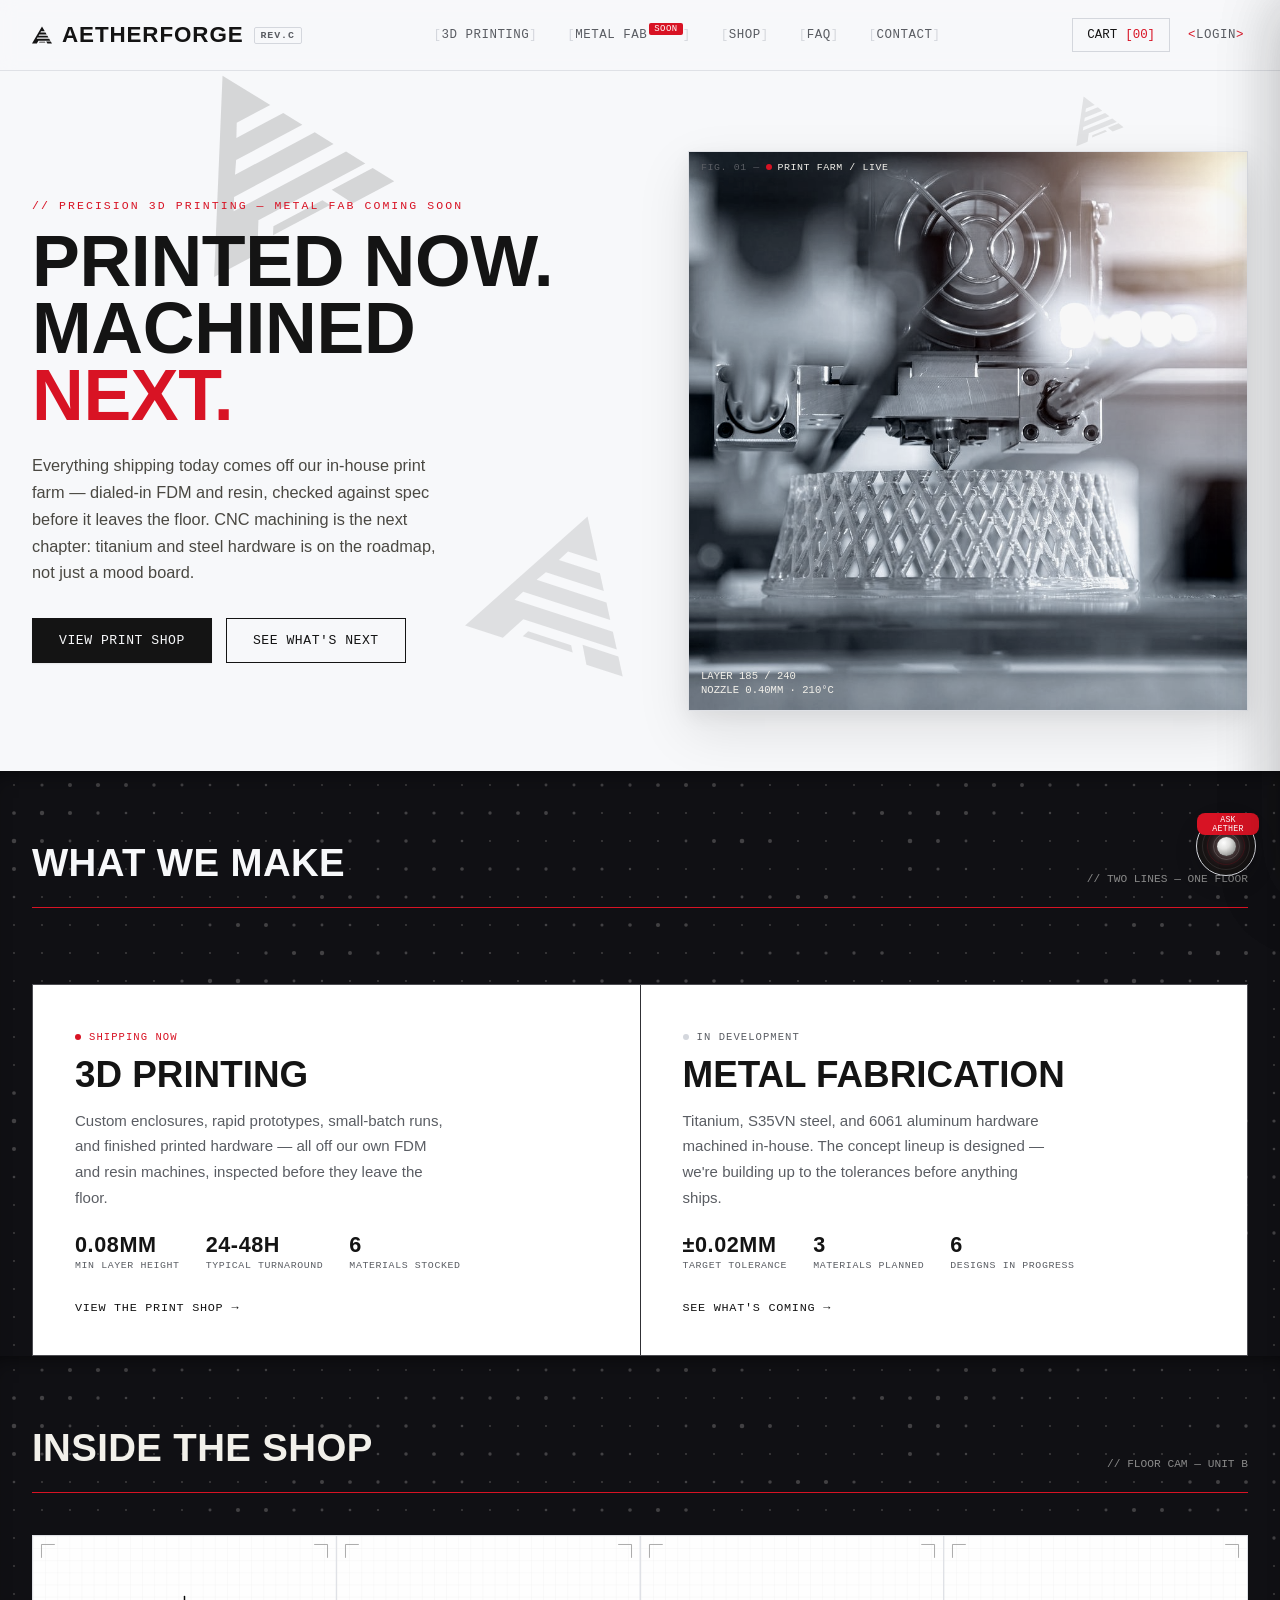
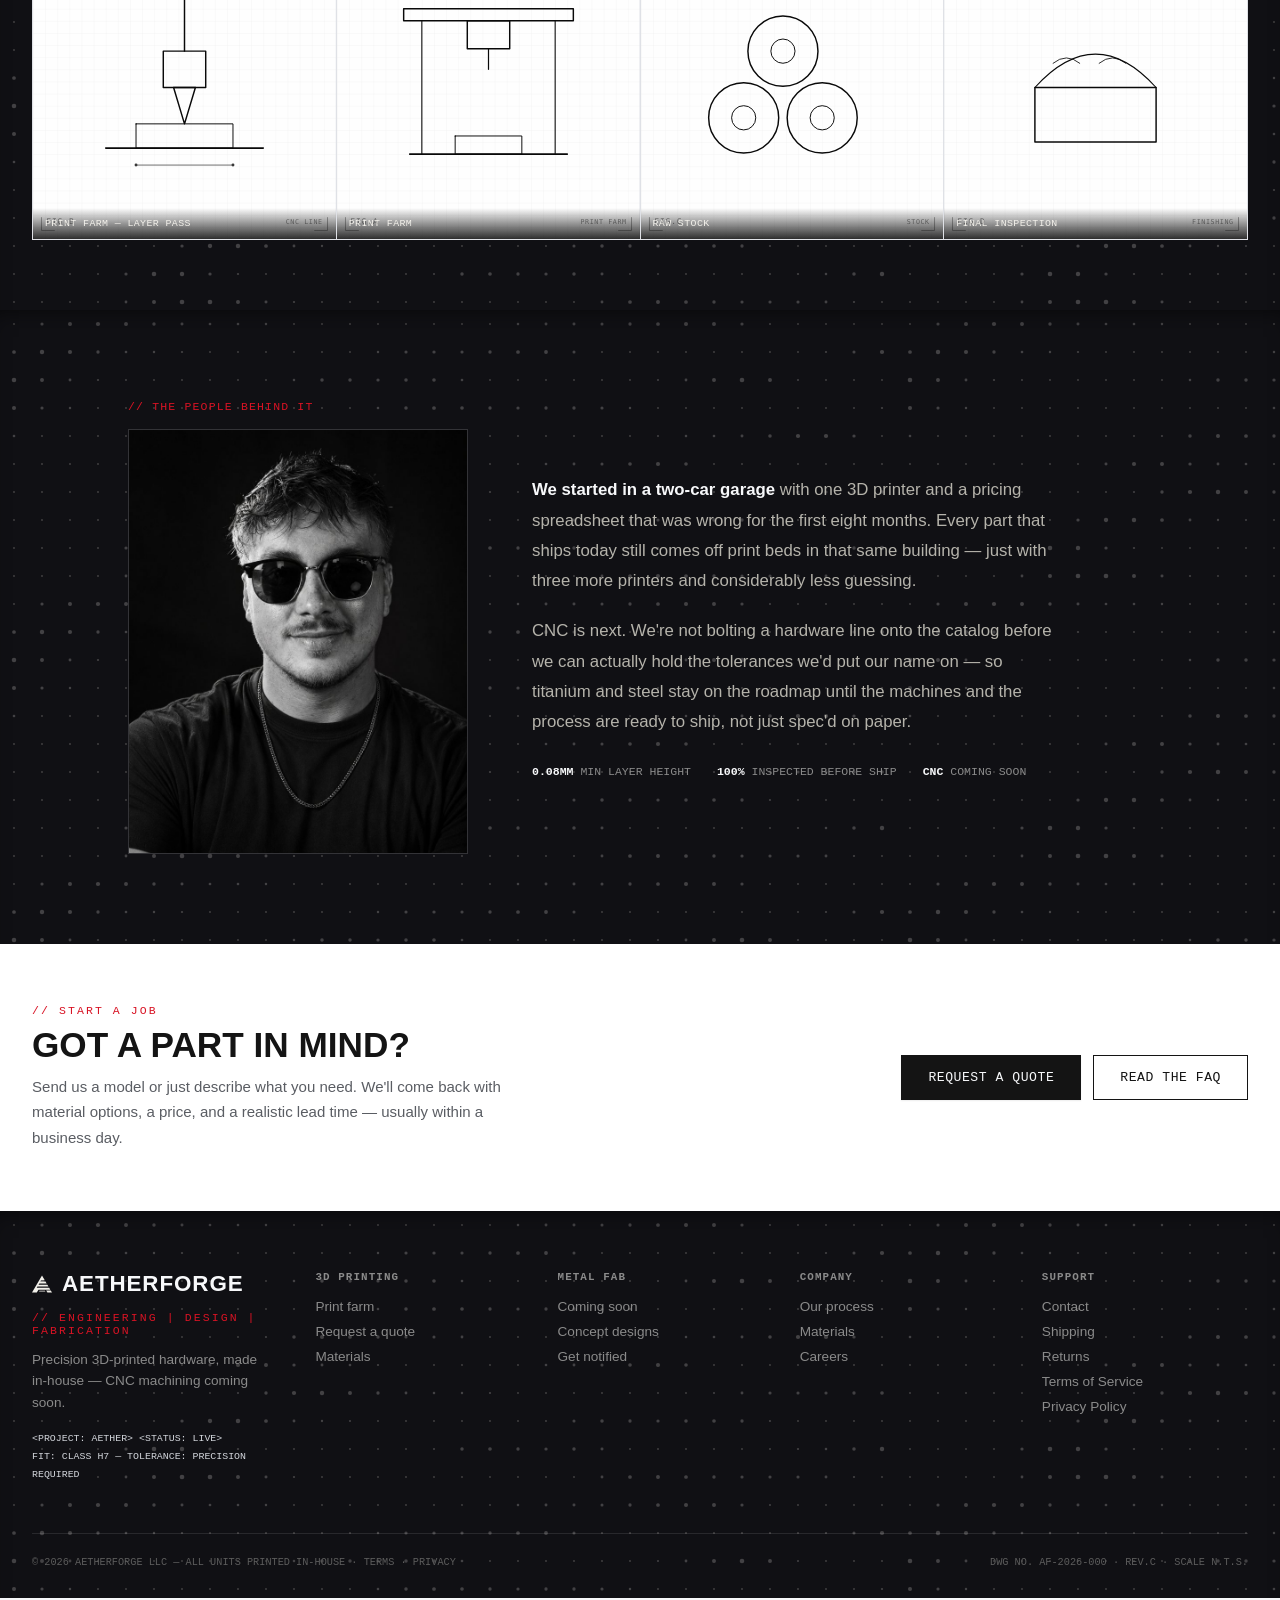
==== commit 16b52766: "Add files via upload" ====
--- a/index.html
+++ b/index.html
@@ -5,6 +5,7 @@
 <meta name="viewport" content="width=device-width, initial-scale=1.0">
 <title>AETHERFORGE — Precision 3D Printing (Metal Fab Coming Soon)</title>
 <meta name="description" content="In-house 3D printing shop — dialed-in FDM and resin, 24-48h turnaround, shipped from our own floor. CNC metal work coming soon.">
+<link rel="canonical" href="https://www.aetherforgeco.com/">
 <head>
 <meta charset="UTF-8">
 <meta name="viewport" content="width=device-width, initial-scale=1.0">
--- a/assets/site.css
+++ b/assets/site.css
@@ -25,6 +25,10 @@
      accounted for 73% of this stylesheet. */
   --dot-grid: url("data:image/svg+xml,%3Csvg%20xmlns='http://www.w3.org/2000/svg'%20width='896'%20height='280'%3E%3Cg%20fill='rgba(245,243,238,0.22)'%3E%3Ccircle%20cx='14'%20cy='14'%20r='.9'/%3E%3Ccircle%20cx='42'%20cy='14'%20r='1.55'/%3E%3Ccircle%20cx='70'%20cy='14'%20r='1.99'/%3E%3Ccircle%20cx='98'%20cy='14'%20r='2.11'/%3E%3Ccircle%20cx='126'%20cy='14'%20r='1.95'/%3E%3Ccircle%20cx='154'%20cy='14'%20r='1.68'/%3E%3Ccircle%20cx='182'%20cy='14'%20r='1.47'/%3E%3Ccircle%20cx='210'%20cy='14'%20r='1.37'/%3E%3Ccircle%20cx='238'%20cy='14'%20r='1.33'/%3E%3Ccircle%20cx='266'%20cy='14'%20r='1.21'/%3E%3Ccircle%20cx='294'%20cy='14'%20r='.9'/%3E%3Ccircle%20cx='322'%20cy='14'%20r='.9'/%3E%3Ccircle%20cx='350'%20cy='14'%20r='.9'/%3E%3Ccircle%20cx='378'%20cy='14'%20r='.9'/%3E%3Ccircle%20cx='406'%20cy='14'%20r='.9'/%3E%3Ccircle%20cx='434'%20cy='14'%20r='.9'/%3E%3Ccircle%20cx='462'%20cy='14'%20r='.9'/%3E%3Ccircle%20cx='490'%20cy='14'%20r='.9'/%3E%3Ccircle%20cx='518'%20cy='14'%20r='1.28'/%3E%3Ccircle%20cx='546'%20cy='14'%20r='1.45'/%3E%3Ccircle%20cx='574'%20cy='14'%20r='1.48'/%3E%3Ccircle%20cx='602'%20cy='14'%20r='1.5'/%3E%3Ccircle%20cx='630'%20cy='14'%20r='1.64'/%3E%3Ccircle%20cx='658'%20cy='14'%20r='1.85'/%3E%3Ccircle%20cx='686'%20cy='14'%20r='2.01'/%3E%3Ccircle%20cx='714'%20cy='14'%20r='1.96'/%3E%3Ccircle%20cx='742'%20cy='14'%20r='1.59'/%3E%3Ccircle%20cx='770'%20cy='14'%20r='.97'/%3E%3Ccircle%20cx='798'%20cy='14'%20r='.9'/%3E%3Ccircle%20cx='826'%20cy='14'%20r='.9'/%3E%3Ccircle%20cx='854'%20cy='14'%20r='.9'/%3E%3Ccircle%20cx='882'%20cy='14'%20r='.9'/%3E%3Ccircle%20cx='14'%20cy='42'%20r='1.85'/%3E%3Ccircle%20cx='42'%20cy='42'%20r='2.19'/%3E%3Ccircle%20cx='70'%20cy='42'%20r='2.05'/%3E%3Ccircle%20cx='98'%20cy='42'%20r='1.66'/%3E%3Ccircle%20cx='126'%20cy='42'%20r='1.33'/%3E%3Ccircle%20cx='154'%20cy='42'%20r='1.2'/%3E%3Ccircle%20cx='182'%20cy='42'%20r='1.1'/%3E%3Ccircle%20cx='210'%20cy='42'%20r='.9'/%3E%3Ccircle%20cx='238'%20cy='42'%20r='.9'/%3E%3Ccircle%20cx='266'%20cy='42'%20r='.9'/%3E%3Ccircle%20cx='294'%20cy='42'%20r='.9'/%3E%3Ccircle%20cx='322'%20cy='42'%20r='.9'/%3E%3Ccircle%20cx='350'%20cy='42'%20r='.9'/%3E%3Ccircle%20cx='378'%20cy='42'%20r='1.17'/%3E%3Ccircle%20cx='406'%20cy='42'%20r='1.55'/%3E%3Ccircle%20cx='434'%20cy='42'%20r='1.61'/%3E%3Ccircle%20cx='462'%20cy='42'%20r='1.57'/%3E%3Ccircle%20cx='490'%20cy='42'%20r='1.67'/%3E%3Ccircle%20cx='518'%20cy='42'%20r='1.86'/%3E%3Ccircle%20cx='546'%20cy='42'%20r='1.89'/%3E%3Ccircle%20cx='574'%20cy='42'%20r='1.5'/%3E%3Ccircle%20cx='602'%20cy='42'%20r='.9'/%3E%3Ccircle%20cx='630'%20cy='42'%20r='.9'/%3E%3Ccircle%20cx='658'%20cy='42'%20r='.9'/%3E%3Ccircle%20cx='686'%20cy='42'%20r='.9'/%3E%3Ccircle%20cx='714'%20cy='42'%20r='.9'/%3E%3Ccircle%20cx='742'%20cy='42'%20r='.9'/%3E%3Ccircle%20cx='770'%20cy='42'%20r='.9'/%3E%3Ccircle%20cx='798'%20cy='42'%20r='.9'/%3E%3Ccircle%20cx='826'%20cy='42'%20r='1.05'/%3E%3Ccircle%20cx='854'%20cy='42'%20r='1.53'/%3E%3Ccircle%20cx='882'%20cy='42'%20r='2.08'/%3E%3Ccircle%20cx='14'%20cy='70'%20r='2.27'/%3E%3Ccircle%20cx='42'%20cy='70'%20r='1.96'/%3E%3Ccircle%20cx='70'%20cy='70'%20r='1.41'/%3E%3Ccircle%20cx='98'%20cy='70'%20r='1.09'/%3E%3Ccircle%20cx='126'%20cy='70'%20r='.96'/%3E%3Ccircle%20cx='154'%20cy='70'%20r='.9'/%3E%3Ccircle%20cx='182'%20cy='70'%20r='.9'/%3E%3Ccircle%20cx='210'%20cy='70'%20r='.9'/%3E%3Ccircle%20cx='238'%20cy='70'%20r='.9'/%3E%3Ccircle%20cx='266'%20cy='70'%20r='.9'/%3E%3Ccircle%20cx='294'%20cy='70'%20r='1.28'/%3E%3Ccircle%20cx='322'%20cy='70'%20r='1.72'/%3E%3Ccircle%20cx='350'%20cy='70'%20r='1.69'/%3E%3Ccircle%20cx='378'%20cy='70'%20r='1.61'/%3E%3Ccircle%20cx='406'%20cy='70'%20r='1.73'/%3E%3Ccircle%20cx='434'%20cy='70'%20r='1.77'/%3E%3Ccircle%20cx='462'%20cy='70'%20r='1.33'/%3E%3Ccircle%20cx='490'%20cy='70'%20r='.9'/%3E%3Ccircle%20cx='518'%20cy='70'%20r='.9'/%3E%3Ccircle%20cx='546'%20cy='70'%20r='.9'/%3E%3Ccircle%20cx='574'%20cy='70'%20r='.9'/%3E%3Ccircle%20cx='602'%20cy='70'%20r='.9'/%3E%3Ccircle%20cx='630'%20cy='70'%20r='.9'/%3E%3Ccircle%20cx='658'%20cy='70'%20r='1.03'/%3E%3Ccircle%20cx='686'%20cy='70'%20r='1.38'/%3E%3Ccircle%20cx='714'%20cy='70'%20r='1.96'/%3E%3Ccircle%20cx='742'%20cy='70'%20r='2.29'/%3E%3Ccircle%20cx='770'%20cy='70'%20r='1.93'/%3E%3Ccircle%20cx='798'%20cy='70'%20r='1.03'/%3E%3Ccircle%20cx='826'%20cy='70'%20r='.9'/%3E%3Ccircle%20cx='854'%20cy='70'%20r='.9'/%3E%3Ccircle%20cx='882'%20cy='70'%20r='.9'/%3E%3Ccircle%20cx='14'%20cy='98'%20r='2'/%3E%3Ccircle%20cx='42'%20cy='98'%20r='1.57'/%3E%3Ccircle%20cx='70'%20cy='98'%20r='1.17'/%3E%3Ccircle%20cx='98'%20cy='98'%20r='.94'/%3E%3Ccircle%20cx='126'%20cy='98'%20r='.9'/%3E%3Ccircle%20cx='154'%20cy='98'%20r='.9'/%3E%3Ccircle%20cx='182'%20cy='98'%20r='.9'/%3E%3Ccircle%20cx='210'%20cy='98'%20r='.9'/%3E%3Ccircle%20cx='238'%20cy='98'%20r='.9'/%3E%3Ccircle%20cx='266'%20cy='98'%20r='.9'/%3E%3Ccircle%20cx='294'%20cy='98'%20r='.9'/%3E%3Ccircle%20cx='322'%20cy='98'%20r='.9'/%3E%3Ccircle%20cx='350'%20cy='98'%20r='.9'/%3E%3Ccircle%20cx='378'%20cy='98'%20r='1.29'/%3E%3Ccircle%20cx='406'%20cy='98'%20r='1.72'/%3E%3Ccircle%20cx='434'%20cy='98'%20r='1.87'/%3E%3Ccircle%20cx='462'%20cy='98'%20r='1.8'/%3E%3Ccircle%20cx='490'%20cy='98'%20r='1.66'/%3E%3Ccircle%20cx='518'%20cy='98'%20r='1.6'/%3E%3Ccircle%20cx='546'%20cy='98'%20r='1.63'/%3E%3Ccircle%20cx='574'%20cy='98'%20r='1.66'/%3E%3Ccircle%20cx='602'%20cy='98'%20r='1.54'/%3E%3Ccircle%20cx='630'%20cy='98'%20r='1.18'/%3E%3Ccircle%20cx='658'%20cy='98'%20r='.9'/%3E%3Ccircle%20cx='686'%20cy='98'%20r='.9'/%3E%3Ccircle%20cx='714'%20cy='98'%20r='.9'/%3E%3Ccircle%20cx='742'%20cy='98'%20r='.9'/%3E%3Ccircle%20cx='770'%20cy='98'%20r='.9'/%3E%3Ccircle%20cx='798'%20cy='98'%20r='.9'/%3E%3Ccircle%20cx='826'%20cy='98'%20r='.9'/%3E%3Ccircle%20cx='854'%20cy='98'%20r='.95'/%3E%3Ccircle%20cx='882'%20cy='98'%20r='1.09'/%3E%3Ccircle%20cx='14'%20cy='126'%20r='1.33'/%3E%3Ccircle%20cx='42'%20cy='126'%20r='.9'/%3E%3Ccircle%20cx='70'%20cy='126'%20r='.9'/%3E%3Ccircle%20cx='98'%20cy='126'%20r='.9'/%3E%3Ccircle%20cx='126'%20cy='126'%20r='.9'/%3E%3Ccircle%20cx='154'%20cy='126'%20r='.9'/%3E%3Ccircle%20cx='182'%20cy='126'%20r='.9'/%3E%3Ccircle%20cx='210'%20cy='126'%20r='.9'/%3E%3Ccircle%20cx='238'%20cy='126'%20r='.9'/%3E%3Ccircle%20cx='266'%20cy='126'%20r='1.04'/%3E%3Ccircle%20cx='294'%20cy='126'%20r='1.72'/%3E%3Ccircle%20cx='322'%20cy='126'%20r='1.99'/%3E%3Ccircle%20cx='350'%20cy='126'%20r='1.86'/%3E%3Ccircle%20cx='378'%20cy='126'%20r='1.63'/%3E%3Ccircle%20cx='406'%20cy='126'%20r='1.52'/%3E%3Ccircle%20cx='434'%20cy='126'%20r='1.52'/%3E%3Ccircle%20cx='462'%20cy='126'%20r='1.39'/%3E%3Ccircle%20cx='490'%20cy='126'%20r='.93'/%3E%3Ccircle%20cx='518'%20cy='126'%20r='.9'/%3E%3Ccircle%20cx='546'%20cy='126'%20r='.9'/%3E%3Ccircle%20cx='574'%20cy='126'%20r='.9'/%3E%3Ccircle%20cx='602'%20cy='126'%20r='.9'/%3E%3Ccircle%20cx='630'%20cy='126'%20r='.9'/%3E%3Ccircle%20cx='658'%20cy='126'%20r='.98'/%3E%3Ccircle%20cx='686'%20cy='126'%20r='1.24'/%3E%3Ccircle%20cx='714'%20cy='126'%20r='1.31'/%3E%3Ccircle%20cx='742'%20cy='126'%20r='1.45'/%3E%3Ccircle%20cx='770'%20cy='126'%20r='1.76'/%3E%3Ccircle%20cx='798'%20cy='126'%20r='2.08'/%3E%3Ccircle%20cx='826'%20cy='126'%20r='2.09'/%3E%3Ccircle%20cx='854'%20cy='126'%20r='1.61'/%3E%3Ccircle%20cx='882'%20cy='126'%20r='.9'/%3E%3Ccircle%20cx='14'%20cy='154'%20r='.9'/%3E%3Ccircle%20cx='42'%20cy='154'%20r='.9'/%3E%3Ccircle%20cx='70'%20cy='154'%20r='.9'/%3E%3Ccircle%20cx='98'%20cy='154'%20r='.9'/%3E%3Ccircle%20cx='126'%20cy='154'%20r='.9'/%3E%3Ccircle%20cx='154'%20cy='154'%20r='.9'/%3E%3Ccircle%20cx='182'%20cy='154'%20r='.9'/%3E%3Ccircle%20cx='210'%20cy='154'%20r='1.47'/%3E%3Ccircle%20cx='238'%20cy='154'%20r='2.05'/%3E%3Ccircle%20cx='266'%20cy='154'%20r='1.98'/%3E%3Ccircle%20cx='294'%20cy='154'%20r='1.62'/%3E%3Ccircle%20cx='322'%20cy='154'%20r='1.41'/%3E%3Ccircle%20cx='350'%20cy='154'%20r='1.35'/%3E%3Ccircle%20cx='378'%20cy='154'%20r='1.06'/%3E%3Ccircle%20cx='406'%20cy='154'%20r='.9'/%3E%3Ccircle%20cx='434'%20cy='154'%20r='.9'/%3E%3Ccircle%20cx='462'%20cy='154'%20r='.9'/%3E%3Ccircle%20cx='490'%20cy='154'%20r='.9'/%3E%3Ccircle%20cx='518'%20cy='154'%20r='.9'/%3E%3Ccircle%20cx='546'%20cy='154'%20r='1.33'/%3E%3Ccircle%20cx='574'%20cy='154'%20r='1.44'/%3E%3Ccircle%20cx='602'%20cy='154'%20r='1.52'/%3E%3Ccircle%20cx='630'%20cy='154'%20r='1.81'/%3E%3Ccircle%20cx='658'%20cy='154'%20r='2.05'/%3E%3Ccircle%20cx='686'%20cy='154'%20r='1.77'/%3E%3Ccircle%20cx='714'%20cy='154'%20r='.9'/%3E%3Ccircle%20cx='742'%20cy='154'%20r='.9'/%3E%3Ccircle%20cx='770'%20cy='154'%20r='.9'/%3E%3Ccircle%20cx='798'%20cy='154'%20r='.9'/%3E%3Ccircle%20cx='826'%20cy='154'%20r='.9'/%3E%3Ccircle%20cx='854'%20cy='154'%20r='.9'/%3E%3Ccircle%20cx='882'%20cy='154'%20r='.9'/%3E%3Ccircle%20cx='14'%20cy='182'%20r='.9'/%3E%3Ccircle%20cx='42'%20cy='182'%20r='.9'/%3E%3Ccircle%20cx='70'%20cy='182'%20r='.9'/%3E%3Ccircle%20cx='98'%20cy='182'%20r='.9'/%3E%3Ccircle%20cx='126'%20cy='182'%20r='.9'/%3E%3Ccircle%20cx='154'%20cy='182'%20r='.9'/%3E%3Ccircle%20cx='182'%20cy='182'%20r='.9'/%3E%3Ccircle%20cx='210'%20cy='182'%20r='.9'/%3E%3Ccircle%20cx='238'%20cy='182'%20r='1.03'/%3E%3Ccircle%20cx='266'%20cy='182'%20r='1.67'/%3E%3Ccircle%20cx='294'%20cy='182'%20r='2.09'/%3E%3Ccircle%20cx='322'%20cy='182'%20r='2.17'/%3E%3Ccircle%20cx='350'%20cy='182'%20r='1.97'/%3E%3Ccircle%20cx='378'%20cy='182'%20r='1.66'/%3E%3Ccircle%20cx='406'%20cy='182'%20r='1.4'/%3E%3Ccircle%20cx='434'%20cy='182'%20r='1.26'/%3E%3Ccircle%20cx='462'%20cy='182'%20r='1.2'/%3E%3Ccircle%20cx='490'%20cy='182'%20r='1.08'/%3E%3Ccircle%20cx='518'%20cy='182'%20r='.9'/%3E%3Ccircle%20cx='546'%20cy='182'%20r='.9'/%3E%3Ccircle%20cx='574'%20cy='182'%20r='.9'/%3E%3Ccircle%20cx='602'%20cy='182'%20r='.9'/%3E%3Ccircle%20cx='630'%20cy='182'%20r='.9'/%3E%3Ccircle%20cx='658'%20cy='182'%20r='.9'/%3E%3Ccircle%20cx='686'%20cy='182'%20r='.9'/%3E%3Ccircle%20cx='714'%20cy='182'%20r='1.01'/%3E%3Ccircle%20cx='742'%20cy='182'%20r='1.41'/%3E%3Ccircle%20cx='770'%20cy='182'%20r='1.57'/%3E%3Ccircle%20cx='798'%20cy='182'%20r='1.57'/%3E%3Ccircle%20cx='826'%20cy='182'%20r='1.56'/%3E%3Ccircle%20cx='854'%20cy='182'%20r='1.65'/%3E%3Ccircle%20cx='882'%20cy='182'%20r='1.82'/%3E%3Ccircle%20cx='14'%20cy='210'%20r='.9'/%3E%3Ccircle%20cx='42'%20cy='210'%20r='.9'/%3E%3Ccircle%20cx='70'%20cy='210'%20r='.9'/%3E%3Ccircle%20cx='98'%20cy='210'%20r='.9'/%3E%3Ccircle%20cx='126'%20cy='210'%20r='.9'/%3E%3Ccircle%20cx='154'%20cy='210'%20r='.9'/%3E%3Ccircle%20cx='182'%20cy='210'%20r='1.61'/%3E%3Ccircle%20cx='210'%20cy='210'%20r='2.16'/%3E%3Ccircle%20cx='238'%20cy='210'%20r='2.21'/%3E%3Ccircle%20cx='266'%20cy='210'%20r='1.85'/%3E%3Ccircle%20cx='294'%20cy='210'%20r='1.41'/%3E%3Ccircle%20cx='322'%20cy='210'%20r='1.14'/%3E%3Ccircle%20cx='350'%20cy='210'%20r='1.03'/%3E%3Ccircle%20cx='378'%20cy='210'%20r='.9'/%3E%3Ccircle%20cx='406'%20cy='210'%20r='.9'/%3E%3Ccircle%20cx='434'%20cy='210'%20r='.9'/%3E%3Ccircle%20cx='462'%20cy='210'%20r='.9'/%3E%3Ccircle%20cx='490'%20cy='210'%20r='.9'/%3E%3Ccircle%20cx='518'%20cy='210'%20r='.9'/%3E%3Ccircle%20cx='546'%20cy='210'%20r='.96'/%3E%3Ccircle%20cx='574'%20cy='210'%20r='1.53'/%3E%3Ccircle%20cx='602'%20cy='210'%20r='1.72'/%3E%3Ccircle%20cx='630'%20cy='210'%20r='1.65'/%3E%3Ccircle%20cx='658'%20cy='210'%20r='1.61'/%3E%3Ccircle%20cx='686'%20cy='210'%20r='1.72'/%3E%3Ccircle%20cx='714'%20cy='210'%20r='1.82'/%3E%3Ccircle%20cx='742'%20cy='210'%20r='1.64'/%3E%3Ccircle%20cx='770'%20cy='210'%20r='1.04'/%3E%3Ccircle%20cx='798'%20cy='210'%20r='.9'/%3E%3Ccircle%20cx='826'%20cy='210'%20r='.9'/%3E%3Ccircle%20cx='854'%20cy='210'%20r='.9'/%3E%3Ccircle%20cx='882'%20cy='210'%20r='.9'/%3E%3Ccircle%20cx='14'%20cy='238'%20r='.9'/%3E%3Ccircle%20cx='42'%20cy='238'%20r='.9'/%3E%3Ccircle%20cx='70'%20cy='238'%20r='.9'/%3E%3Ccircle%20cx='98'%20cy='238'%20r='.9'/%3E%3Ccircle%20cx='126'%20cy='238'%20r='1.59'/%3E%3Ccircle%20cx='154'%20cy='238'%20r='2.25'/%3E%3Ccircle%20cx='182'%20cy='238'%20r='2.19'/%3E%3Ccircle%20cx='210'%20cy='238'%20r='1.62'/%3E%3Ccircle%20cx='238'%20cy='238'%20r='1.1'/%3E%3Ccircle%20cx='266'%20cy='238'%20r='.9'/%3E%3Ccircle%20cx='294'%20cy='238'%20r='.9'/%3E%3Ccircle%20cx='322'%20cy='238'%20r='.9'/%3E%3Ccircle%20cx='350'%20cy='238'%20r='.9'/%3E%3Ccircle%20cx='378'%20cy='238'%20r='.9'/%3E%3Ccircle%20cx='406'%20cy='238'%20r='.9'/%3E%3Ccircle%20cx='434'%20cy='238'%20r='1'/%3E%3Ccircle%20cx='462'%20cy='238'%20r='1.7'/%3E%3Ccircle%20cx='490'%20cy='238'%20r='1.83'/%3E%3Ccircle%20cx='518'%20cy='238'%20r='1.66'/%3E%3Ccircle%20cx='546'%20cy='238'%20r='1.61'/%3E%3Ccircle%20cx='574'%20cy='238'%20r='1.69'/%3E%3Ccircle%20cx='602'%20cy='238'%20r='1.49'/%3E%3Ccircle%20cx='630'%20cy='238'%20r='.9'/%3E%3Ccircle%20cx='658'%20cy='238'%20r='.9'/%3E%3Ccircle%20cx='686'%20cy='238'%20r='.9'/%3E%3Ccircle%20cx='714'%20cy='238'%20r='.9'/%3E%3Ccircle%20cx='742'%20cy='238'%20r='.9'/%3E%3Ccircle%20cx='770'%20cy='238'%20r='.92'/%3E%3Ccircle%20cx='798'%20cy='238'%20r='1.09'/%3E%3Ccircle%20cx='826'%20cy='238'%20r='1.27'/%3E%3Ccircle%20cx='854'%20cy='238'%20r='1.72'/%3E%3Ccircle%20cx='882'%20cy='238'%20r='2.18'/%3E%3Ccircle%20cx='14'%20cy='266'%20r='.9'/%3E%3Ccircle%20cx='42'%20cy='266'%20r='.9'/%3E%3Ccircle%20cx='70'%20cy='266'%20r='.9'/%3E%3Ccircle%20cx='98'%20cy='266'%20r='.9'/%3E%3Ccircle%20cx='126'%20cy='266'%20r='1.38'/%3E%3Ccircle%20cx='154'%20cy='266'%20r='1.97'/%3E%3Ccircle%20cx='182'%20cy='266'%20r='2.31'/%3E%3Ccircle%20cx='210'%20cy='266'%20r='2.3'/%3E%3Ccircle%20cx='238'%20cy='266'%20r='1.97'/%3E%3Ccircle%20cx='266'%20cy='266'%20r='1.49'/%3E%3Ccircle%20cx='294'%20cy='266'%20r='1.07'/%3E%3Ccircle%20cx='322'%20cy='266'%20r='.9'/%3E%3Ccircle%20cx='350'%20cy='266'%20r='.9'/%3E%3Ccircle%20cx='378'%20cy='266'%20r='.9'/%3E%3Ccircle%20cx='406'%20cy='266'%20r='.9'/%3E%3Ccircle%20cx='434'%20cy='266'%20r='.9'/%3E%3Ccircle%20cx='462'%20cy='266'%20r='.9'/%3E%3Ccircle%20cx='490'%20cy='266'%20r='.9'/%3E%3Ccircle%20cx='518'%20cy='266'%20r='.9'/%3E%3Ccircle%20cx='546'%20cy='266'%20r='.9'/%3E%3Ccircle%20cx='574'%20cy='266'%20r='.9'/%3E%3Ccircle%20cx='602'%20cy='266'%20r='1.41'/%3E%3Ccircle%20cx='630'%20cy='266'%20r='1.84'/%3E%3Ccircle%20cx='658'%20cy='266'%20r='1.96'/%3E%3Ccircle%20cx='686'%20cy='266'%20r='1.85'/%3E%3Ccircle%20cx='714'%20cy='266'%20r='1.67'/%3E%3Ccircle%20cx='742'%20cy='266'%20r='1.56'/%3E%3Ccircle%20cx='770'%20cy='266'%20r='1.55'/%3E%3Ccircle%20cx='798'%20cy='266'%20r='1.55'/%3E%3Ccircle%20cx='826'%20cy='266'%20r='1.42'/%3E%3Ccircle%20cx='854'%20cy='266'%20r='1.05'/%3E%3Ccircle%20cx='882'%20cy='266'%20r='.9'/%3E%3C/g%3E%3C/svg%3E");
   --ease: cubic-bezier(0.22, 1, 0.36, 1);
+  /* Content shell. Grows with the screen instead of sitting at a fixed
+     1280px, which left half of a wide monitor empty. Paragraph widths are
+     capped separately in ch units, so readability is unaffected. */
+  --shell: clamp(1280px, 90vw, 1760px);
   /* Tints native control chrome — selection highlight, checkboxes,
      radios — away from the OS default blue. */
   accent-color: #d81324;
@@ -58,14 +62,24 @@
    the same frame and the element just snaps to its end state — which is why
    reveals worked on some page loads and not others. An animation always runs
    from its own keyframes regardless of what was painted before. */
-.reveal{ opacity:0; }
-.reveal.in-view{ animation: af-reveal 0.7s var(--ease) forwards; }
+/* Failsafe: content must not depend on a script arriving.
+   .reveal starts hidden so it can animate in, which means a missing or broken
+   site.js would leave the page looking empty. The fallback animation below
+   reveals everything after 2.5s regardless. site.js marks the document as
+   `js-ready` the moment it runs, which cancels the fallback and hands control
+   back to the scroll observer — so in normal use the reveal animations behave
+   exactly as before, and only a genuine script failure triggers the safety net. */
+.reveal{ opacity:0; animation: af-failsafe 0.01s linear 2.5s forwards; }
+@keyframes af-failsafe{ to{ opacity:1; transform:none; } }
+html.js-ready .reveal{ animation:none; }
+html.js-ready .reveal.in-view{ animation: af-reveal 0.7s var(--ease) forwards; }
 @keyframes af-reveal{
   from{ opacity:0; transform:translateY(22px); }
   to  { opacity:1; transform:none; }
 }
-.reveal-stagger > *{ opacity:0; }
-.reveal-stagger.in-view > *{ animation: af-reveal-sm 0.6s var(--ease) forwards; }
+.reveal-stagger > *{ opacity:0; animation: af-failsafe 0.01s linear 2.5s forwards; }
+html.js-ready .reveal-stagger > *{ animation:none; }
+html.js-ready .reveal-stagger.in-view > *{ animation: af-reveal-sm 0.6s var(--ease) forwards; }
 @keyframes af-reveal-sm{
   from{ opacity:0; transform:translateY(16px); }
   to  { opacity:1; transform:none; }
@@ -98,7 +112,7 @@
 }
 header.scrolled{ box-shadow:0 8px 24px rgba(20,20,20,0.06); }
 nav{
-  max-width:1280px; margin:0 auto;
+  max-width:var(--shell); margin:0 auto;
   display:flex; align-items:center; justify-content:space-between;
   padding:18px 32px;
 }
@@ -188,7 +202,7 @@
 /* ===== HERO ===== */
 .hero{
   position:relative; z-index:1;
-  max-width:1280px; margin:0 auto;
+  max-width:var(--shell); margin:0 auto;
   padding:80px 32px 60px;
   display:grid; grid-template-columns:1.1fr 1fr; gap:40px;
   align-items:center;
@@ -299,7 +313,7 @@
 
 /* ===== SECTION SHELLS ===== */
 section{ position:relative; z-index:1; }
-.section-inner{ max-width:1280px; margin:0 auto; padding:90px 32px; position:relative; z-index:1; }
+.section-inner{ max-width:var(--shell); margin:0 auto; padding:90px 32px; position:relative; z-index:1; }
 .section-head{ display:flex; align-items:flex-end; justify-content:space-between; margin-bottom:42px; flex-wrap:wrap; gap:16px; border-bottom:1px solid var(--af-border); padding-bottom:22px; }
 .section-head h2{ font-family:var(--disp); font-weight:700; font-size:clamp(1.8rem,3vw,2.6rem); text-transform:uppercase; letter-spacing:0.01em; }
 .section-head .tag{ font-family:var(--mono); font-size:0.7rem; color:var(--af-grey); }
@@ -315,7 +329,6 @@
   background-color: var(--af-black);
   background-repeat: repeat, no-repeat;
   background-size: 900px 900px, 100% 100%;
-  border-top:1px solid var(--af-border); border-bottom:none;
   position:relative;
 }
 /* fades the line-grid in only within the darkening zone, so the pattern
@@ -337,8 +350,6 @@
   background:
     var(--dot-grid) 0 0/896px 280px,
     var(--surface-dark);
-  border-top:1px solid rgba(247,248,250,0.10);
-  border-bottom:1px solid rgba(247,248,250,0.10);
   box-shadow: inset 0 14px 26px -18px rgba(0,0,0,0.85);
 }
 .dark-zone .section-head{ border-color:rgba(247,248,250,0.12); }
@@ -506,7 +517,7 @@
 #faq .section-head .tag{ color:#8a8a8a; }
 .faq-layout{ display:grid; grid-template-columns:260px 1fr; gap:50px; align-items:start; }
 .faq-col{ min-width:0; }
-.faq-tabs-vertical{ display:flex; flex-direction:column; gap:2px; position:sticky; top:96px; }
+.faq-tabs-vertical{ display:flex; flex-direction:column; gap:2px; position:sticky; top:calc(var(--header-h, 72px) + 24px); }
 .faq-tab{
   text-align:left; background:transparent; border:1px solid transparent; border-left:3px solid transparent;
   color:#8a8a8a; font-family:var(--body); font-size:0.92rem; padding:12px 14px; cursor:pointer;
@@ -547,11 +558,22 @@
   background:
     var(--dot-grid) 0 0/896px 280px,
     var(--surface-dark);
-  border-top:1px solid rgba(247,248,250,0.1); border-bottom:1px solid rgba(247,248,250,0.1);
-}
-.manifesto .section-inner{ padding:90px 32px; display:grid; grid-template-columns:0.9fr 1.1fr; gap:60px; align-items:start; }
+}
+/* The photo column was a proportion of the page, so the portrait grew to
+   roughly twice the height of the paragraph beside it and dragged the whole
+   section left. Fixed widths cap the photo, justify-content centres the pair
+   so leftover space splits evenly instead of pooling on the right, and
+   centring the items balances the two blocks against each other. */
+.manifesto .section-inner{
+  padding:90px 32px; display:grid;
+  grid-template-columns:minmax(0,340px) minmax(0,620px);
+  justify-content:center; gap:64px; align-items:center;
+}
 .manifesto__people-label{ font-family:var(--mono); font-size:0.72rem; color:var(--af-red); letter-spacing:0.1em; text-transform:uppercase; margin-bottom:16px; }
-.manifesto__photo{ width:100%; aspect-ratio:4/5; object-fit:cover; display:block; border:1px solid rgba(247,248,250,0.15); }
+/* height:auto matters here — the img's height attribute (added so the
+   browser can reserve space before the photo loads) otherwise acts as a
+   presentational hint and overrides aspect-ratio, stretching the frame. */
+.manifesto__photo{ width:100%; max-width:340px; height:auto; aspect-ratio:4/5; object-fit:cover; display:block; border:1px solid rgba(247,248,250,0.15); }
 .manifesto__body p{ font-size:1.05rem; line-height:1.8; color:#b5b3ab; margin-bottom:20px; max-width:56ch; }
 .manifesto__body p:last-child{ margin-bottom:0; }
 .manifesto__body strong{ color:var(--af-black); }
@@ -563,9 +585,9 @@
   background:
     var(--dot-grid) 0 0/896px 280px,
     var(--surface-dark);
-  border-top:1px solid rgba(247,248,250,0.1); position:relative; z-index:1;
-}
-.footer-inner{ max-width:1280px; margin:0 auto; padding:60px 32px 30px; }
+  position:relative; z-index:1;
+}
+.footer-inner{ max-width:var(--shell); margin:0 auto; padding:60px 32px 30px; }
 .footer-top{ display:grid; grid-template-columns:1.2fr 1fr 1fr 1fr 1fr; gap:36px; margin-bottom:50px; }
 .footer-brand .logo{ margin-bottom:14px; color:var(--af-black); }
 footer .logo__mark path{ fill:#f2f0ea; }
@@ -745,8 +767,8 @@
 /* ===== PAGE HEADER (sub-pages) ===== */
 /* Compact intro block that opens each interior page, in place of the
    full-height hero that only the home page carries. */
-.page-head{ border-bottom:1px solid var(--af-border); background:var(--af-panel); }
-.page-head__inner{ max-width:1280px; margin:0 auto; padding:64px 32px 56px; }
+.page-head{ background:var(--af-panel); }
+.page-head__inner{ max-width:var(--shell); margin:0 auto; padding:64px 32px 56px; }
 .page-head .eyebrow{ margin-bottom:14px; }
 .page-head h1{
   font-family:var(--disp); font-weight:700; text-transform:uppercase;
@@ -755,7 +777,18 @@
 .page-head p{ max-width:62ch; color:var(--af-grey); font-size:1rem; line-height:1.7; }
 
 /* ===== ROUTE CARDS (home: send people into the service pages) ===== */
-.route-cards{ display:grid; grid-template-columns:1fr 1fr; gap:1px; background:var(--af-border); border-top:1px solid var(--af-border); border-bottom:1px solid var(--af-border); }
+/* These sat outside the section's content container, so they ran the full
+   width of the screen while the heading above them stayed centred. Matching
+   the content column (shell minus its 32px padding) lines the cards up with
+   that heading and turns them into an inset white panel on the dark surface,
+   the same way the CTA band works. */
+.route-cards{
+  display:grid; grid-template-columns:1fr 1fr; gap:1px;
+  max-width:calc(var(--shell) - 64px); margin:0 auto;
+  background:var(--af-border); border:1px solid var(--af-border);
+  box-shadow:0 18px 44px rgba(0,0,0,0.28);
+}
+@media (max-width:1340px){ .route-cards{ box-shadow:none; } }
 .route-card{ background:var(--af-panel); padding:46px 42px 40px; position:relative; display:block; transition:background .3s var(--ease); }
 .route-card:hover{ background:#fff; }
 .route-card__label{ font-family:var(--mono); font-size:0.66rem; letter-spacing:0.1em; margin-bottom:14px; display:flex; align-items:center; gap:8px; }
@@ -794,8 +827,8 @@
 @media (max-width:520px){ .roadmap{ grid-template-columns:1fr; } }
 
 /* ===== CTA BAND (consistent close on every page) ===== */
-.cta-band{ border-top:1px solid var(--af-border); background:var(--af-panel); }
-.cta-band__inner{ max-width:1280px; margin:0 auto; padding:60px 32px; display:flex; align-items:center; justify-content:space-between; gap:36px; flex-wrap:wrap; }
+.cta-band{ background: var(--dot-grid) 0 0/896px 280px, var(--surface-dark); }
+.cta-band__inner{ max-width:var(--shell); margin:0 auto; padding:60px 32px; display:flex; align-items:center; justify-content:space-between; gap:36px; flex-wrap:wrap; }
 .cta-band__copy{ max-width:56ch; }
 .cta-band .eyebrow{ margin-bottom:10px; }
 .cta-band h2{ font-family:var(--disp); font-weight:700; font-size:clamp(1.6rem,3vw,2.2rem); text-transform:uppercase; line-height:1.05; margin-bottom:10px; }
@@ -818,8 +851,8 @@
 html{ overflow-x:hidden; overflow-x:clip; }
 
 /* ===== SHOP: FILTER BAR ===== */
-.shop-toolbar{ border-bottom:1px solid var(--af-border); background:var(--af-panel); position:sticky; top:72px; z-index:9; }
-.shop-toolbar__inner{ max-width:1280px; margin:0 auto; padding:18px 32px; display:flex; align-items:center; gap:22px; flex-wrap:wrap; }
+.shop-toolbar{ background:var(--af-panel); position:sticky; top:var(--header-h, 72px); z-index:9; }
+.shop-toolbar__inner{ max-width:var(--shell); margin:0 auto; padding:18px 32px; display:flex; align-items:center; gap:22px; flex-wrap:wrap; }
 .filter-group{ display:flex; align-items:center; gap:10px; }
 .filter-group__label{ font-family:var(--mono); font-size:0.6rem; letter-spacing:0.1em; color:var(--af-grey-dim); text-transform:uppercase; }
 
@@ -892,9 +925,6 @@
    instead of each section carrying its own bespoke gradient. */
 .gallery-strip, .manifesto, .metalwork-bg, .dark-zone-faq, footer{
   box-shadow: inset 0 14px 26px -18px rgba(0,0,0,0.85);
-}
-.gallery-strip, .metalwork-bg, .dark-zone-faq{
-  border-top:1px solid rgba(247,248,250,0.10);
 }
 
 /* Grid gutters are drawn with the light border colour, which reads as bright
@@ -1270,3 +1300,47 @@
 .select-opt.is-active{ background:rgba(216,19,36,0.10); color:var(--af-black); border-left-color:var(--af-red); }
 .select-opt.is-selected{ color:var(--af-black); }
 .select-opt.is-selected::after{ content:' ✓'; color:var(--af-red); }
+
+
+/* Below the shell's lower bound the clamp would overflow the viewport, so
+   hand the containers back to 100%. */
+@media (max-width:1340px){
+  :root{ --shell:100%; }
+}
+
+
+
+/* The inset panels themselves. */
+.cta-band__inner{
+  background:var(--af-panel);
+  border-left:1px solid var(--af-border);
+  border-right:1px solid var(--af-border);
+  box-shadow:0 0 0 1px rgba(0,0,0,0.03), 0 18px 44px rgba(0,0,0,0.28);
+}
+/* Edge borders only make sense once there's margin to sit against. */
+@media (max-width:1340px){
+  .cta-band__inner{ border-left:none; border-right:none; box-shadow:none; }
+}
+
+
+
+
+
+/* ===== SECTION TRANSITIONS =====
+   One rule for the whole site: content sections do not draw dividers. Every
+   boundary is a change of surface — white panel to dark dotted ground — and
+   that change is the transition. Lines were being drawn in the light border
+   colour on top of dark sections, which showed up as bright grey streaks, and
+   they differed page to page depending on which section happened to be first.
+   Borders are now reserved for chrome that genuinely needs an edge: the
+   sticky header, and the shop's sticky filter bar. */
+.print-lab, .dark-zone, .gallery-strip, .manifesto, .dark-zone-faq,
+.cta-band, .page-head, footer{
+  border-top:none; border-bottom:none;
+}
+/* Chrome. The shop toolbar sits between two light surfaces and floats over
+   dark content once stuck, so it needs edges on both sides to read as a bar. */
+.shop-toolbar{
+  border-top:1px solid var(--af-border);
+  border-bottom:1px solid var(--af-border);
+}
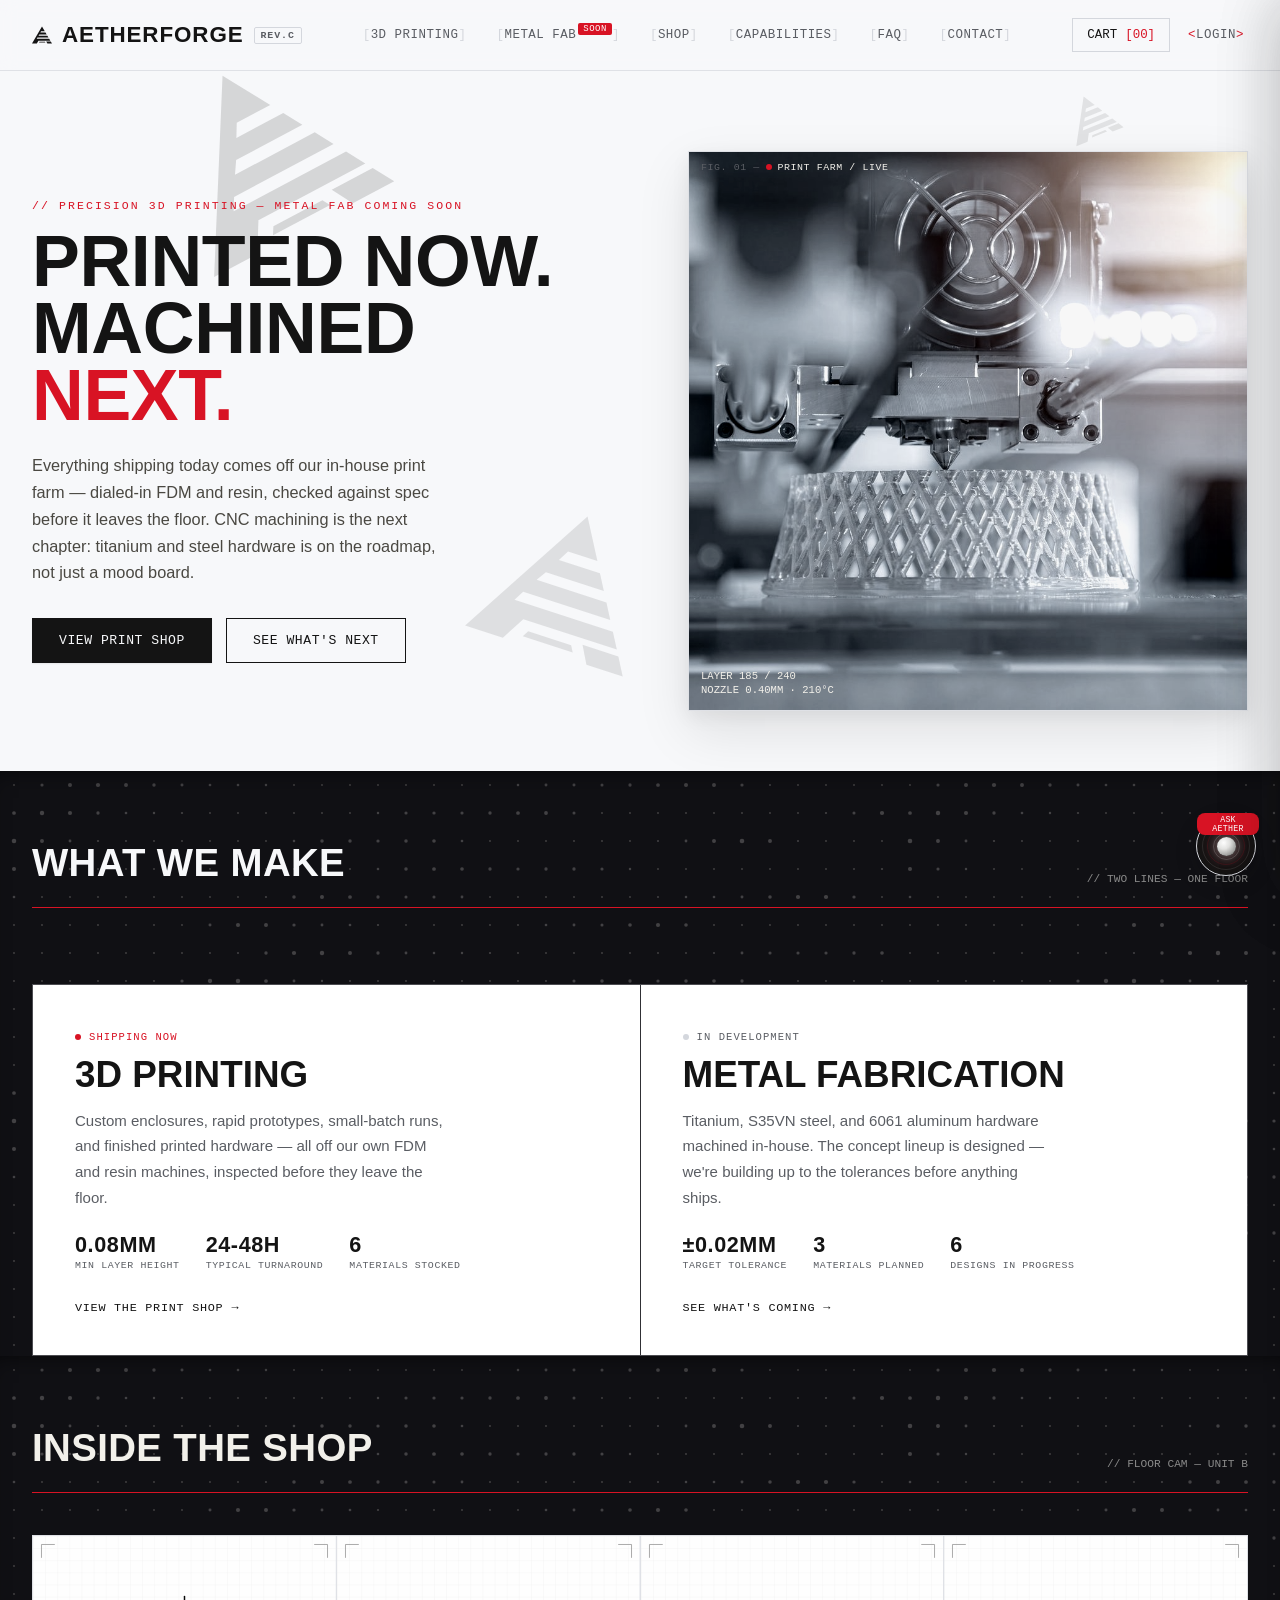
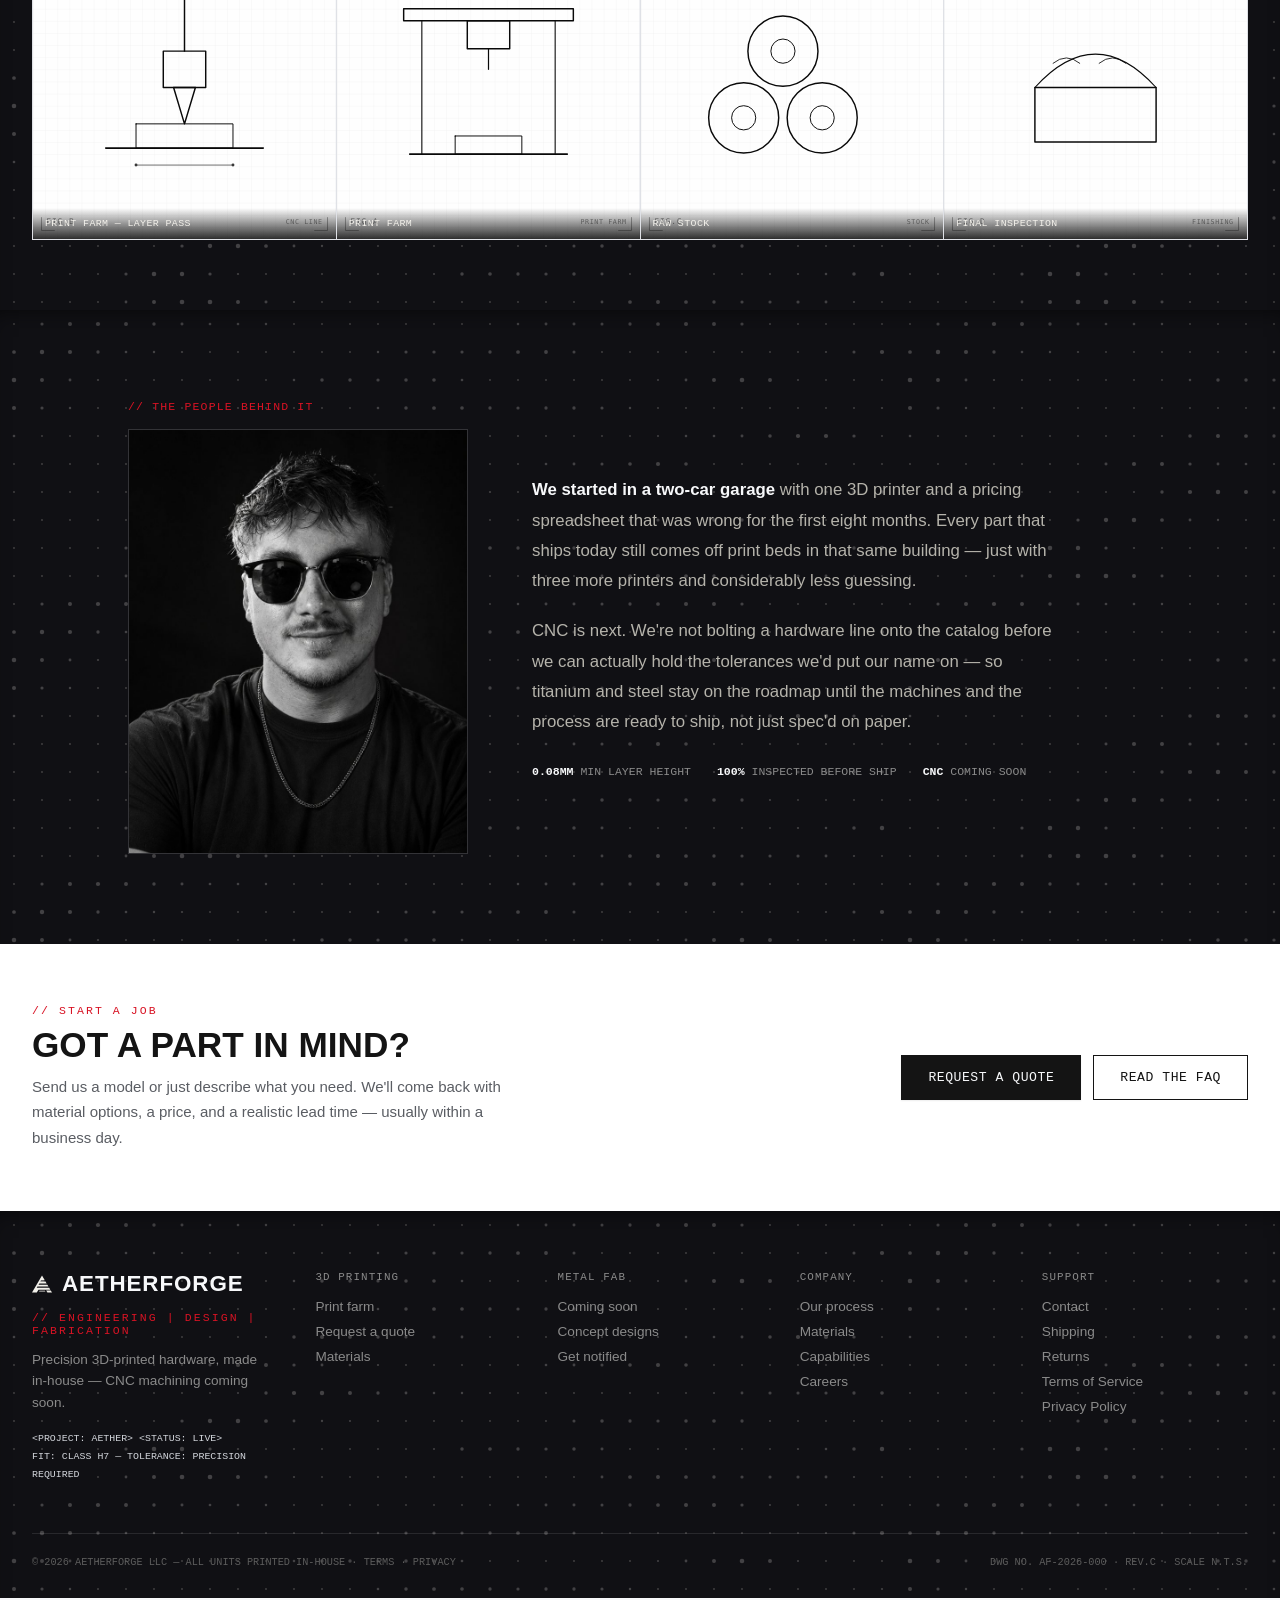
==== commit 44ac0063: "Add files via upload" ====
--- a/index.html
+++ b/index.html
@@ -41,8 +41,74 @@
   // we're always looking for machinists who read HTML comments. hiring@aetherforge.example
 -->
 <link rel="stylesheet" href="assets/site.css">
+<script type="application/ld+json">
+{
+  "@context": "https://schema.org",
+  "@type": [
+    "Organization",
+    "LocalBusiness"
+  ],
+  "@id": "https://www.aetherforgeco.com/#organization",
+  "name": "Aetherforge LLC",
+  "alternateName": "Aetherforge",
+  "url": "https://www.aetherforgeco.com",
+  "email": "aetherforge.eng@gmail.com",
+  "description": "In-house 3D printing shop in Texas producing custom enclosures, prototypes, jigs and fixtures, small-batch production and finished printed hardware. CNC metal fabrication in development.",
+  "address": {
+    "@type": "PostalAddress",
+    "addressLocality": "Belton",
+    "addressRegion": "TX",
+    "addressCountry": "US"
+  },
+  "areaServed": [
+    {
+      "@type": "State",
+      "name": "Texas"
+    },
+    {
+      "@type": "Country",
+      "name": "United States"
+    }
+  ],
+  "knowsAbout": [
+    "FDM 3D printing",
+    "SLA resin printing",
+    "Additive manufacturing",
+    "Jigs and fixtures",
+    "Low-volume production",
+    "Rapid prototyping"
+  ],
+  "makesOffer": [
+    {
+      "@type": "Offer",
+      "itemOffered": {
+        "@type": "Service",
+        "name": "Custom 3D printing",
+        "description": "Custom enclosures, prototypes and printed hardware in PLA, PETG, ASA, Nylon-CF and resin."
+      }
+    },
+    {
+      "@type": "Offer",
+      "itemOffered": {
+        "@type": "Service",
+        "name": "Small-batch production",
+        "description": "Runs up to 500 units on fixed geometry, inspected against spec."
+      }
+    },
+    {
+      "@type": "Offer",
+      "itemOffered": {
+        "@type": "Service",
+        "name": "Subcontract additive manufacturing",
+        "description": "Tooling, fixtures, obsolete and replacement parts for prime contractors."
+      }
+    }
+  ]
+}
+</script>
 </head>
 <body>
+<a class="skip-link" href="#main">Skip to main content</a>
 
 <header>
   <nav>
@@ -55,7 +121,8 @@
       <a href="printing.html">3D PRINTING</a>
       <a href="metal-fab.html">METAL FAB<span class="nav-badge">SOON</span></a>
       <a href="shop.html">SHOP</a>
-      <a href="faq.html">FAQ</a>
+    <a href="capabilities.html">CAPABILITIES</a>
+            <a href="faq.html">FAQ</a>
       <a href="contact.html">CONTACT</a>
     </div>
     <div class="nav-actions">
@@ -78,6 +145,7 @@
     <a href="printing.html">3D PRINTING</a>
     <a href="metal-fab.html">METAL FAB<span class="nav-badge">SOON</span></a>
     <a href="shop.html">SHOP</a>
+    <a href="capabilities.html">CAPABILITIES</a>
     <a href="faq.html">FAQ</a>
     <a href="contact.html">CONTACT</a>
     <a href="account.html">MY ACCOUNT</a>
@@ -85,6 +153,7 @@
 </div>
 
 
+<main id="main">
 <section class="hero">
   <div class="hero__left">
     <div class="eyebrow">// PRECISION 3D PRINTING — METAL FAB COMING SOON</div>
@@ -204,6 +273,7 @@
   </div>
 </section>
 
+</main>
 <footer id="contact" class="dark-zone-footer">
   <div class="footer-inner">
     <div class="footer-top">
@@ -221,25 +291,26 @@
         </div>
       </div>
       <div class="footer-col">
-        <h4>3D Printing</h4>
+        <h3 class="footer-col__title">3D Printing</h3>
         <a href="printing.html">Print farm</a>
         <a href="printing.html#printCatalog">Request a quote</a>
         <a href="printing.html#printCatalog">Materials</a>
       </div>
       <div class="footer-col">
-        <h4>Metal Fab</h4>
+        <h3 class="footer-col__title">Metal Fab</h3>
         <a href="metal-fab.html">Coming soon</a>
         <a href="metal-fab.html">Concept designs</a>
         <a href="metal-fab.html#contact">Get notified</a>
       </div>
       <div class="footer-col">
-        <h4>Company</h4>
+        <h3 class="footer-col__title">Company</h3>
         <a href="index.html#manifesto">Our process</a>
         <a href="metal-fab.html#materials">Materials</a>
-        <a href="contact.html">Careers</a>
+        <a href="capabilities.html">Capabilities</a>
+          <a href="contact.html">Careers</a>
       </div>
       <div class="footer-col">
-        <h4>Support</h4>
+        <h3 class="footer-col__title">Support</h3>
         <a href="contact.html">Contact</a>
         <a href="faq.html">Shipping</a>
         <a href="faq.html">Returns</a>
@@ -304,7 +375,7 @@
   <div class="aether-panel__header">
     <span class="aether-panel__core"></span>
     <div class="aether-panel__title">
-      <h4>AETHER</h4>
+      <h3 class="aether-title">AETHER</h3>
       <span>// AGENT STATUS: ONLINE</span>
     </div>
     <button class="aether-panel__close" id="aetherClose">CLOSE // ESC</button>
@@ -318,7 +389,7 @@
     <button class="aether-chip" data-q="What materials do you stock?">MATERIALS</button>
   </div>
   <div class="aether-panel__inputrow">
-    <input type="text" id="aetherInput" placeholder="Ask AETHER something...">
+    <input type="text" id="aetherInput" aria-label="Ask AETHER a question" placeholder="Ask AETHER something...">
     <button id="aetherSend">SEND</button>
   </div>
 </div>
--- a/assets/site.css
+++ b/assets/site.css
@@ -416,7 +416,7 @@
 .howitworks{ display:grid; grid-template-columns:repeat(4,1fr); gap:1px; background:var(--af-border); border:1px solid var(--af-border); margin-bottom:56px; }
 .step{ background:var(--af-panel); padding:22px 20px; position:relative; }
 .step__num{ font-family:var(--mono); font-size:0.7rem; color:#5c5c5c; margin-bottom:10px; }
-.step h4{ font-family:var(--disp); font-weight:600; font-size:1.05rem; text-transform:uppercase; margin-bottom:6px; }
+.step h4, .step h3{ font-family:var(--disp); font-weight:600; font-size:1.05rem; text-transform:uppercase; margin-bottom:6px; }
 .step p{ font-size:0.8rem; color:var(--af-grey); line-height:1.5; }
 
 /* ===== GALLERY ===== */
@@ -592,7 +592,7 @@
 .footer-brand .logo{ margin-bottom:14px; color:var(--af-black); }
 footer .logo__mark path{ fill:#f2f0ea; }
 .footer-brand p{ font-size:0.85rem; color:#8a8a8a; max-width:32ch; line-height:1.6; }
-.footer-col h4{ font-family:var(--mono); font-size:0.68rem; letter-spacing:0.1em; color:#8a8a8a; text-transform:uppercase; margin-bottom:16px; }
+.footer-col h4, .footer-col .footer-col__title{ font-family:var(--mono); font-size:0.68rem; letter-spacing:0.1em; color:#8a8a8a; text-transform:uppercase; margin-bottom:16px; }
 .footer-col a{ display:block; font-size:0.85rem; color:#8a8a8a; margin-bottom:10px; transition:color .15s; }
 .footer-col a:hover{ color:var(--af-black); }
 .footer-bottom{
@@ -818,7 +818,7 @@
 .roadmap{ display:grid; grid-template-columns:repeat(4,1fr); gap:1px; background:rgba(247,248,250,0.14); border:1px solid rgba(247,248,250,0.14); }
 .roadmap__step{ background:#141414; padding:26px 22px 24px; position:relative; }
 .roadmap__num{ font-family:var(--mono); font-size:0.62rem; color:var(--af-grey); letter-spacing:0.1em; margin-bottom:10px; }
-.roadmap__step h4{ font-family:var(--disp); font-weight:600; font-size:1.05rem; text-transform:uppercase; color:#f2f0ea; margin-bottom:8px; }
+.roadmap__step h4, .roadmap__step h3{ font-family:var(--disp); font-weight:600; font-size:1.05rem; text-transform:uppercase; color:#f2f0ea; margin-bottom:8px; }
 .roadmap__step p{ font-size:0.82rem; line-height:1.6; color:#b5b3ab; margin:0 0 14px; }
 .roadmap__status{ font-family:var(--mono); font-size:0.58rem; letter-spacing:0.08em; text-transform:uppercase; padding:3px 7px; border:1px solid rgba(247,248,250,0.2); color:#8a8a8a; display:inline-block; }
 .roadmap__step.is-done .roadmap__status{ color:var(--af-red); border-color:var(--af-red); }
@@ -1344,3 +1344,94 @@
   border-top:1px solid var(--af-border);
   border-bottom:1px solid var(--af-border);
 }
+
+/* ===== PAST PERFORMANCE ENTRIES ===== */
+.perf{ margin-bottom:38px; }
+.perf:last-of-type{ margin-bottom:22px; }
+.perf__head{
+  display:flex; align-items:baseline; justify-content:space-between;
+  gap:18px; flex-wrap:wrap; margin-bottom:14px;
+  padding-bottom:12px; border-bottom:1px solid rgba(247,248,250,0.12);
+}
+.perf__head h3{
+  font-family:var(--disp); font-weight:700; font-size:1.25rem;
+  text-transform:uppercase; letter-spacing:0.01em; color:var(--af-black);
+}
+.perf__client{
+  font-family:var(--mono); font-size:0.68rem; letter-spacing:0.06em;
+  color:var(--af-red); text-transform:uppercase;
+}
+.perf__note{
+  margin-top:14px; font-size:0.9rem; line-height:1.7; color:#b5b3ab; max-width:72ch;
+}
+.perf__note strong{ color:var(--af-black); }
+@media (max-width:600px){
+  .perf__head{ flex-direction:column; gap:6px; }
+}
+
+/* ===== IN-PAGE SECTION INDEX (capabilities) =====
+   The capability page is long by design — buyers scan for one section rather
+   than read top to bottom. This lets them jump straight to it. */
+.page-index{ background:var(--af-panel); border-bottom:1px solid var(--af-border); }
+.page-index__inner{
+  max-width:var(--shell); margin:0 auto; padding:14px 32px;
+  display:flex; align-items:center; gap:8px 20px; flex-wrap:wrap;
+}
+.page-index__label{
+  font-family:var(--mono); font-size:0.6rem; letter-spacing:0.1em;
+  color:var(--af-grey-dim); text-transform:uppercase;
+}
+.page-index a{
+  font-family:var(--mono); font-size:0.72rem; letter-spacing:0.04em;
+  color:var(--af-grey); border-bottom:1px solid transparent; padding-bottom:2px;
+  transition:color .2s var(--ease), border-color .2s var(--ease);
+}
+.page-index a:hover{ color:var(--af-white); border-bottom-color:var(--af-red); }
+.page-index a.is-cta{ color:var(--af-red); border-bottom-color:var(--af-red); }
+/* land clear of the sticky header when jumping */
+#competencies, #capability, #materials, #quality,
+#performance, #compliance, #company, #rfq{
+  scroll-margin-top:calc(var(--header-h, 72px) + 16px);
+}
+@media (max-width:700px){ .page-index__inner{ padding:12px 22px; gap:6px 14px; } }
+
+/* ===== SKIP LINK =====
+   First focusable element on every page. Keyboard and screen-reader users can
+   jump straight past the navigation instead of tabbing through it on each
+   page — WCAG 2.4.1, and an expectation for Section 508 conformance. */
+.skip-link{
+  position:absolute; left:8px; top:-48px; z-index:300;
+  background:var(--af-red); color:#fff;
+  font-family:var(--mono); font-size:0.78rem; letter-spacing:0.05em;
+  padding:10px 16px; border:2px solid #fff;
+  transition:top .18s var(--ease);
+}
+.skip-link:focus{ top:8px; outline:none; }
+
+/* footer/aether headings moved from h4 to h3 to close a heading-level jump —
+   keep them looking identical */
+.footer-col__title{
+  font-family:var(--mono); font-size:0.68rem; letter-spacing:0.14em;
+  text-transform:uppercase; color:var(--af-black); margin-bottom:16px; font-weight:400;
+}
+.aether-title{ font-family:var(--mono); font-size:0.72rem; letter-spacing:0.1em; }
+.dash-title{
+  font-family:var(--disp); font-weight:700; text-transform:uppercase;
+  font-size:clamp(1.5rem,3vw,2rem); line-height:1.05;
+}
+
+/* download block on the capabilities page */
+.cap-download{
+  margin-top:26px; padding:22px 24px;
+  border:1px solid rgba(247,248,250,0.16);
+  display:flex; align-items:center; justify-content:space-between;
+  gap:22px; flex-wrap:wrap;
+}
+@media (max-width:700px){ .cap-download{ flex-direction:column; align-items:flex-start; } }
+
+/* Visually hidden, still read aloud. Used where a section needs a heading for
+   document structure but showing one would be redundant on screen. */
+.sr-only{
+  position:absolute; width:1px; height:1px; padding:0; margin:-1px;
+  overflow:hidden; clip:rect(0 0 0 0); white-space:nowrap; border:0;
+}
